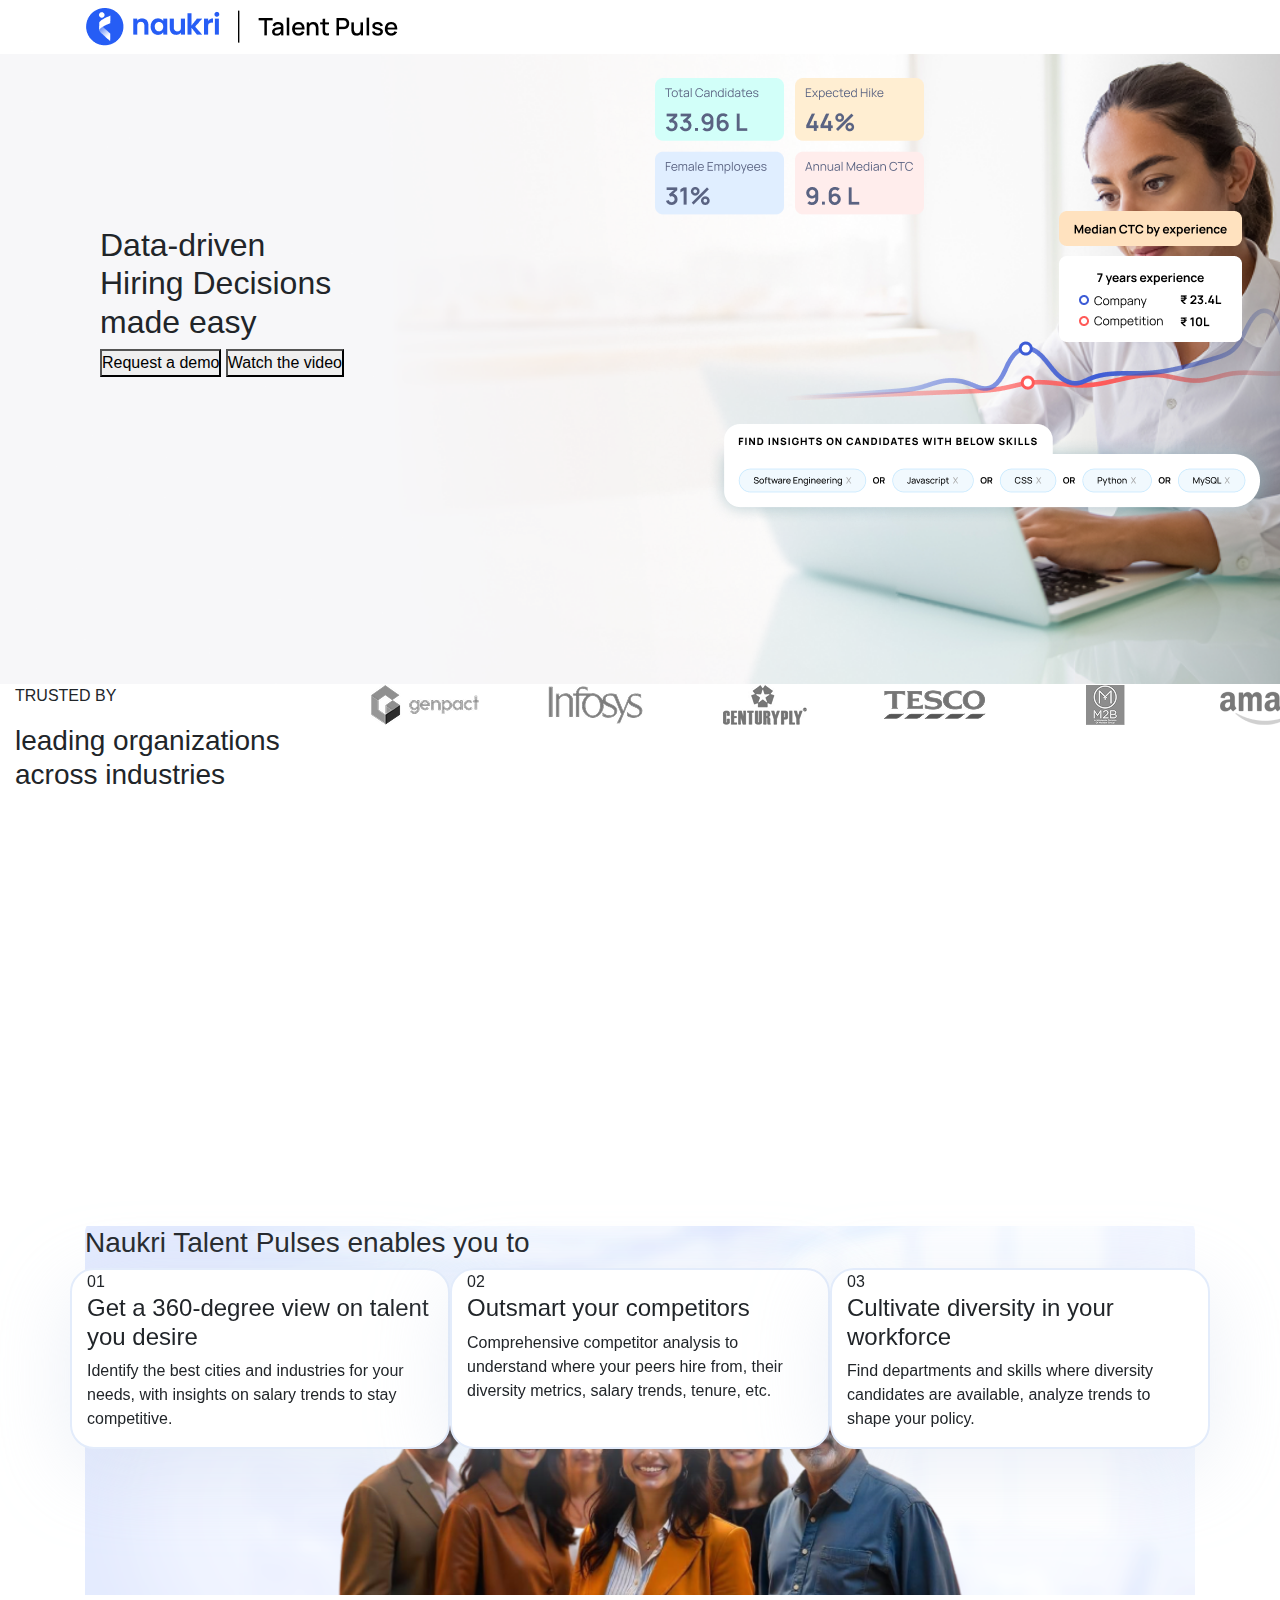
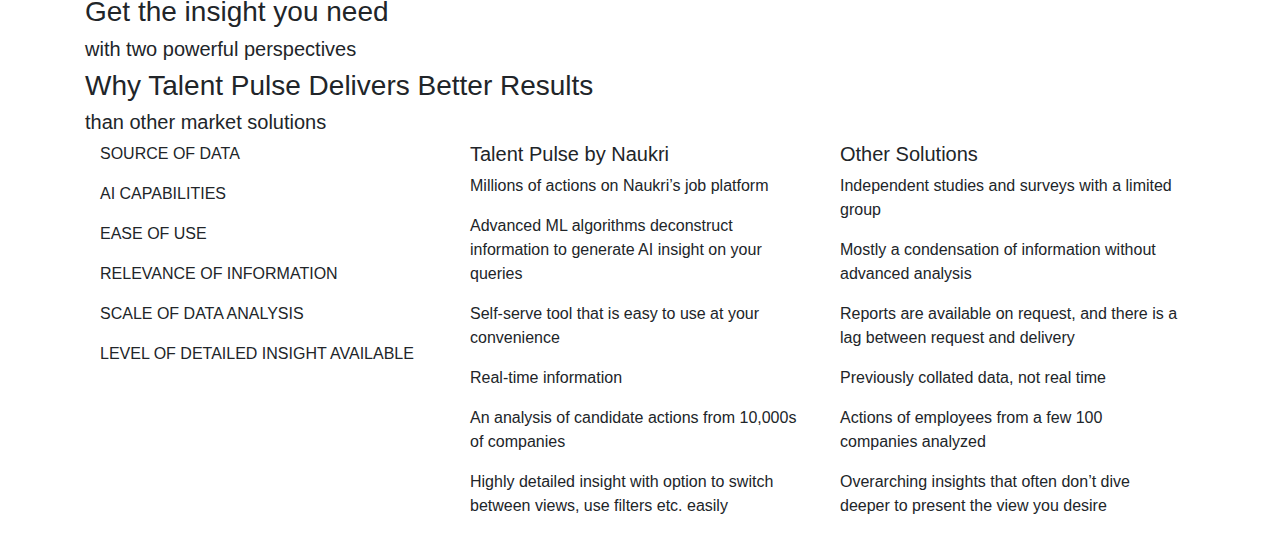
==== index.html @ a3e7b1d3 "first commit" ====
<!DOCTYPE html>
<html lang="en">

<head>
    <meta charset="UTF-8">
    <meta name="viewport" content="width=device-width, initial-scale=1.0">
    <title>Talent Plus: Recruiter Landing Page</title>
    <link rel="stylesheet" href="assets/style.css">

    <link rel="stylesheet" href="https://cdn.jsdelivr.net/npm/bootstrap@4.3.1/dist/css/bootstrap.min.css"
        integrity="sha384-ggOyR0iXCbMQv3Xipma34MD+dH/1fQ784/j6cY/iJTQUOhcWr7x9JvoRxT2MZw1T" crossorigin="anonymous">
</head>

<body>
    <nav class="navbar">
        <div class="container">
            <div class="site-logo"><img src="assets/images/naukri-talent-plus-logo.png"
                    alt="naukri-talent-plus-logo.png" /></div>
        </div>
    </nav>

    <header class="main-header">
        <div class="container">
            <div class="native-row">
                <div class="col-md-6 col-xs-12">
                    <h2>Data-driven<br>
                        Hiring Decisions<br>
                        made easy
                    </h2>
                    <div class="button-row">
                        <button class="request-demo">Request a demo</button>
                        <button class="watch-video">Watch the video</button>
                    </div>
                </div>
                <div class="col-md-6 col-xs-12">
                    <img src="assets/images/header-image-stats.png" alt="header-image-stats.png">
                </div>
            </div>
        </div>
    </header>

    <div class="clients-carousel">
        <div class="container">
            <div class="carousel-title">
                <p>TRUSTED BY</p>
                <h3>leading organizations<br>
                across industries</h3>
            </div>
        </div>
        <div class="carousel-slider">
            <img src="assets/images/carousel-slide.png" alt="carousel-slide.png">
        </div>
    </div>

    <div class="product-video">
        <div class="container">
            <iframe width="100%" height="420px" src="https://www.youtube.com/embed/JbVbzPB6-rw?si=tS0EfzNL7usUaJMw" title="YouTube video player" frameborder="0" allow="accelerometer; autoplay; clipboard-write; encrypted-media; gyroscope; picture-in-picture; web-share" referrerpolicy="strict-origin-when-cross-origin" allowfullscreen></iframe>
        </div>
    </div>

    <div class="product-features">
        <div class="container">
            <div class="wrapper">
                <div class="section-title">
                    <h3>Naukri Talent Pulses <span> enables you to</span></h3>
                </div>
                <div class="row">
                    <div class="col-md-4 feature-card">
                        <div class="feature-tag">01</div>
                        <div class="feature-content">
                            <h4>Get a 360-degree view on talent you desire</h4>
                            <p>Identify the best cities and industries for your needs, with insights on salary trends to stay competitive.</p>
                        </div>
                    </div>
                    <div class="col-md-4 feature-card">
                        <div class="feature-tag">02</div>
                        <div class="feature-content">
                            <h4>Outsmart your competitors</h4>
                            <p>Comprehensive competitor analysis to understand where your peers hire from, their diversity metrics, salary trends, tenure, etc.</p>
                        </div>
                    </div>
                    <div class="col-md-4 feature-card">
                        <div class="feature-tag">03</div>
                        <div class="feature-content">
                            <h4>Cultivate diversity in your workforce</h4>
                            <p>Find departments and skills where diversity candidates are available, analyze trends to shape your policy.</p>
                        </div>
                    </div>
                </div>
            </div>
        </div>
    </div>

    <div class="product -insights">
        <div class="container">
            <div class="section-title">
                <h3>Get the insight you need</h3>
                <h5>with two powerful perspectives</h5>
            </div>
            <div class="tab-switch">
                <!-- Switch Content -->
            </div>
        </div>
    </div>

    <div class="product-benefits">
        <div class="container">
            <div class="section-title">
                <h3>Why Talent Pulse Delivers Better Results</h3>
                <h5>than other market solutions</h5>
            </div>
            <div class="benefits-content">
                <div class="col-md-4">
                    <div class="table-title">

                    </div>
                    <div class="table-content">
                        <p>SOURCE OF DATA</p>
                    </div>
                    <div class="table-content">
                        <p>AI CAPABILITIES</p>
                    </div>
                    <div class="table-content">
                        <p>EASE OF USE</p>
                    </div>
                    <div class="table-content">
                        <p>RELEVANCE OF INFORMATION</p>
                    </div>
                    <div class="table-content">
                        <p>SCALE OF DATA ANALYSIS</p>
                    </div>
                    <div class="table-content">
                        <p>LEVEL OF DETAILED INSIGHT AVAILABLE</p>
                    </div>
                </div>

                <div class="col-md-4">
                    <div class="table-title">
                        <h5>Talent Pulse by Naukri</h5>
                    </div>
                    <div class="table-content">
                        <p>Millions of actions on Naukri’s job platform</p>
                    </div>
                    <div class="table-content">
                        <p>Advanced ML algorithms deconstruct information
                            to generate AI insight on your queries</p>
                    </div>
                    <div class="table-content">
                        <p>Self-serve tool that is easy to use
                            at your convenience</p>
                    </div>
                    <div class="table-content">
                        <p>Real-time information</p>
                    </div>
                    <div class="table-content">
                        <p>An analysis of candidate actions from
                            10,000s of companies</p>
                    </div>
                    <div class="table-content">
                        <p>Highly detailed insight with option to switch
                            between views, use filters etc. easily</p>
                    </div>
                </div>

                <div class="col-md-4">
                    <div class="table-title">
                        <h5>Other Solutions</h5>
                    </div>
                    <div class="table-content">
                        <p>Independent studies and surveys
                            with a limited group</p>
                    </div>
                    <div class="table-content">
                        <p>Mostly a condensation of information
                            without advanced analysis</p>
                    </div>
                    <div class="table-content">
                        <p>Reports are available on request, and
                            there is a lag between request and delivery</p>
                    </div>
                    <div class="table-content">
                        <p>Previously collated data, not real time</p>
                    </div>
                    <div class="table-content">
                        <p>Actions of employees from a few
                            100 companies analyzed</p>
                    </div>
                    <div class="table-content">
                        <p>Overarching insights that often don’t
                            dive deeper to present the view you desire</p>
                    </div>
                </div>

            </div>
        </div>
    </div>

    <!-- scripts -->
    <script src="https://code.jquery.com/jquery-3.3.1.slim.min.js"
        integrity="sha384-q8i/X+965DzO0rT7abK41JStQIAqVgRVzpbzo5smXKp4YfRvH+8abtTE1Pi6jizo"
        crossorigin="anonymous"></script>
    <script src="https://cdn.jsdelivr.net/npm/popper.js@1.14.7/dist/umd/popper.min.js"
        integrity="sha384-UO2eT0CpHqdSJQ6hJty5KVphtPhzWj9WO1clHTMGa3JDZwrnQq4sF86dIHNDz0W1"
        crossorigin="anonymous"></script>
    <script src="https://cdn.jsdelivr.net/npm/bootstrap@4.3.1/dist/js/bootstrap.min.js"
        integrity="sha384-JjSmVgyd0p3pXB1rRibZUAYoIIy6OrQ6VrjIEaFf/nJGzIxFDsf4x0xIM+B07jRM"
        crossorigin="anonymous"></script>
    <script src="assets/script.js"></script>
</body>

</html>
---- assets/style.css ----
@import url('https://fonts.googleapis.com/css2?family=Manrope:wght@200..800&display=swap');

* {
    margin: 0;
    padding: 0;
    box-sizing: border-box;
}

body {
    /* height: 100dvh; */
    width: 100vw;
    /* overflow: hidden; */
}

nav {
    padding: 24px 0px;
}

p {
    font-size: 16px;
}

h5 {
    font-size: 24px;
}

.main-header {
    width: 100%;
    height: 70dvh;
    background-image: url('images/header-background.png');
    background-size: cover;
    background-position: center;
    background-repeat: no-repeat;
}

.native-row {
    width: 100%;
    padding: 24px 0px;
    display: flex;
    align-items: center;
}

.clients-carousel {
    display: flex;
    flex-direction: row;
}

.product-features .wrapper {
    height: 369px;
    background-image: url('images/features-banner.png');
    background-size: cover;
    background-position: center;
    background-repeat: no-repeat;
}

.feature-card {
    background-color: #FFFFFF;
    border-radius: 24px;
    border: 2px solid #E3ECFB;
    box-shadow: 0px 20px 80px 0px #CFDAEC66;
}

.benefits-content {
    display: flex;
}
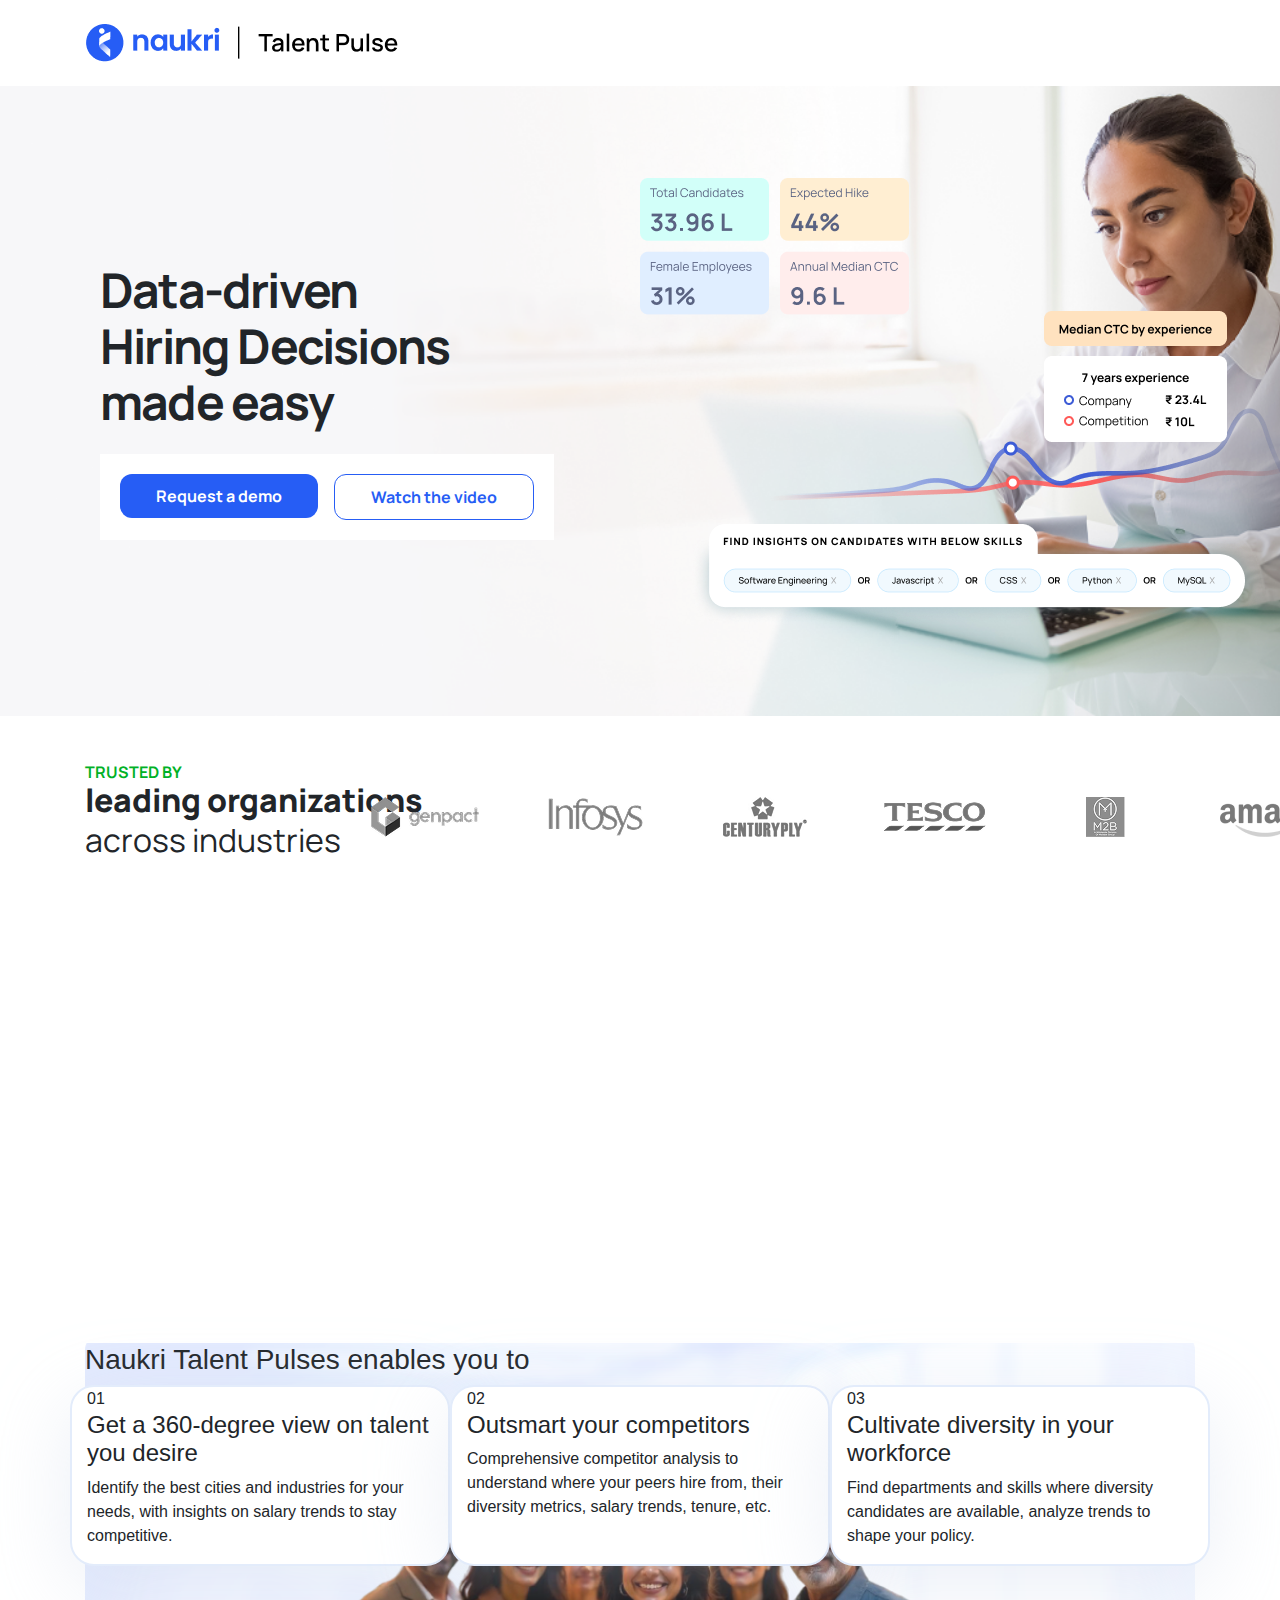
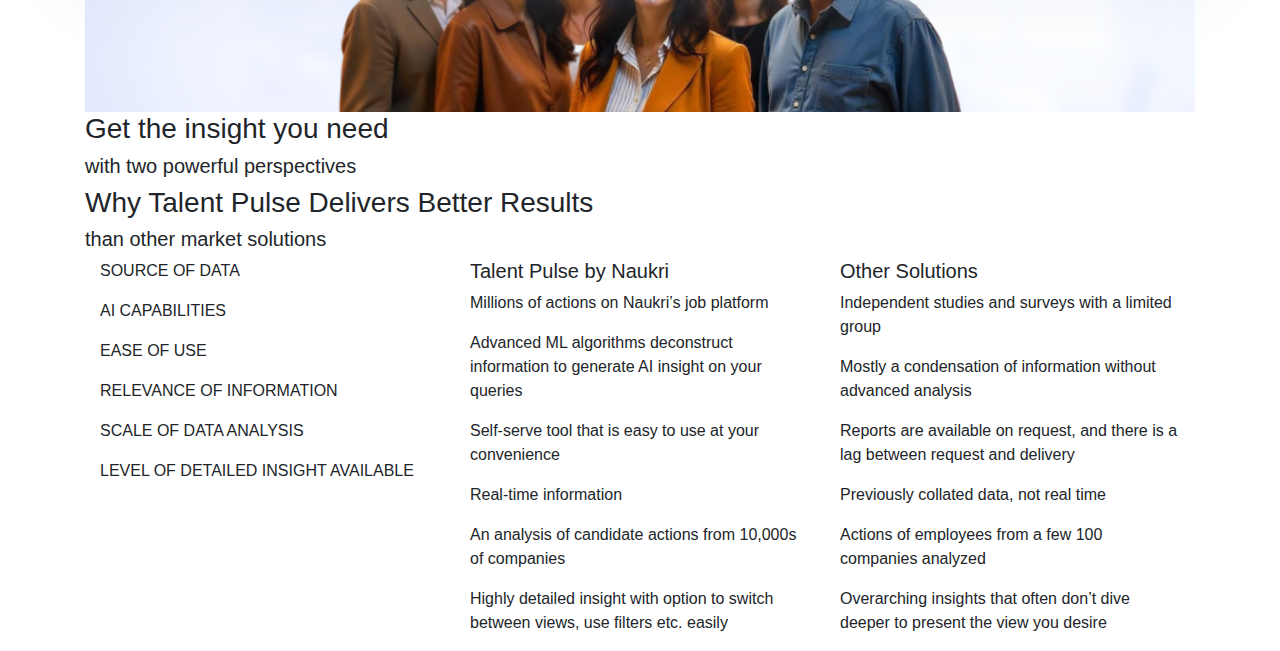
==== commit 7ea755bb: "styling css" ====
--- a/index.html
+++ b/index.html
@@ -12,7 +12,7 @@
 </head>
 
 <body>
-    <nav class="navbar">
+    <nav class="navbar-native">
         <div class="container">
             <div class="site-logo"><img src="assets/images/naukri-talent-plus-logo.png"
                     alt="naukri-talent-plus-logo.png" /></div>
@@ -23,16 +23,18 @@
         <div class="container">
             <div class="native-row">
                 <div class="col-md-6 col-xs-12">
-                    <h2>Data-driven<br>
-                        Hiring Decisions<br>
-                        made easy
-                    </h2>
-                    <div class="button-row">
-                        <button class="request-demo">Request a demo</button>
-                        <button class="watch-video">Watch the video</button>
-                    </div>
-                </div>
-                <div class="col-md-6 col-xs-12">
+                    <div class="text-content">
+                        <h2>Data-driven<br>
+                            Hiring Decisions<br>
+                            made easy
+                        </h2>
+                        <div class="button-row">
+                            <a href="#"><button class="request-demo">Request a demo</button></a>
+                            <a href="#"><button class="watch-video">Watch the video</button></a>
+                        </div>
+                    </div>
+                </div>
+                <div class="header-image">
                     <img src="assets/images/header-image-stats.png" alt="header-image-stats.png">
                 </div>
             </div>
@@ -41,11 +43,11 @@
 
     <div class="clients-carousel">
         <div class="container">
-            <div class="carousel-title">
-                <p>TRUSTED BY</p>
-                <h3>leading organizations<br>
-                across industries</h3>
-            </div>
+                <div class="carousel-title">
+                    <p>TRUSTED BY</p>
+                    <h3>leading organizations<br>
+                    <span>across industries</span></h3>
+                </div>
         </div>
         <div class="carousel-slider">
             <img src="assets/images/carousel-slide.png" alt="carousel-slide.png">
--- a/assets/style.css
+++ b/assets/style.css
@@ -12,10 +12,6 @@
     /* overflow: hidden; */
 }
 
-nav {
-    padding: 24px 0px;
-}
-
 p {
     font-size: 16px;
 }
@@ -24,7 +20,13 @@
     font-size: 24px;
 }
 
+.navbar-native {
+    padding: 24px 0px;
+}
+
 .main-header {
+    display: flex;
+    align-items: center;
     width: 100%;
     height: 70dvh;
     background-image: url('images/header-background.png');
@@ -35,14 +37,104 @@
 
 .native-row {
     width: 100%;
-    padding: 24px 0px;
     display: flex;
     align-items: center;
 }
 
+.native-row .text-content {
+    display: flex;
+    flex-direction: column;
+    width: max-content;
+    gap: 24px;
+}
+
+.main-header .native-row .button-row {
+    background: rgba(255, 255, 255, 1);
+    padding: 20px;
+    gap: 16px;
+    display: flex;
+    width: max-content;
+}
+
+.main-header .native-row h2 {
+    margin: 0px;
+    font-family: Manrope;
+    font-weight: 700;
+    font-size: 48px;
+    line-height: 56px;
+    letter-spacing: -1.8px;
+    vertical-align: middle;
+}
+
+.main-header .button-row button {
+    padding: 12px 36px;
+    font-family: Manrope;
+    font-weight: 700;
+    font-size: 16px;
+    line-height: 20px;
+    letter-spacing: 0%;
+    text-align: center;
+    vertical-align: middle;
+    border-radius: 12px;
+}
+
+.main-header .request-demo {
+    border: none;
+    color: #fff;
+    background: rgba(38, 93, 245, 1);
+}
+
+.main-header .watch-video {
+    color: rgba(38, 93, 245, 1);
+    background: #fff;
+    border: 1px solid rgba(38, 93, 245, 1)
+}
+
 .clients-carousel {
+    margin: 48px 0px;
+    position: relative;
     display: flex;
     flex-direction: row;
+}
+
+.carousel-title {
+    width: max-content;
+}
+
+.carousel-title p {
+    margin: 0px;
+    font-family: Manrope;
+    font-weight: 700;
+    font-size: 16px;
+    line-height: 100%;
+    letter-spacing: 10%;
+    text-align: left;
+    text-transform: uppercase;
+    color: rgba(0, 177, 38, 1);
+}
+
+.carousel-title h3 {
+    font-family: Manrope;
+    font-weight: 800;
+    font-size: 32px;
+    line-height: 40px;
+    letter-spacing: 0%;
+}
+
+.carousel-title h3 span {
+    font-family: Manrope;
+    font-weight: 400;
+    font-size: 32px;
+    line-height: 40px;
+    letter-spacing: 0%;
+}
+
+.carousel-slider {
+    position: absolute;
+    right: 0px;
+    display: flex;
+    align-items: center;
+    height: 100%;
 }
 
 .product-features .wrapper {
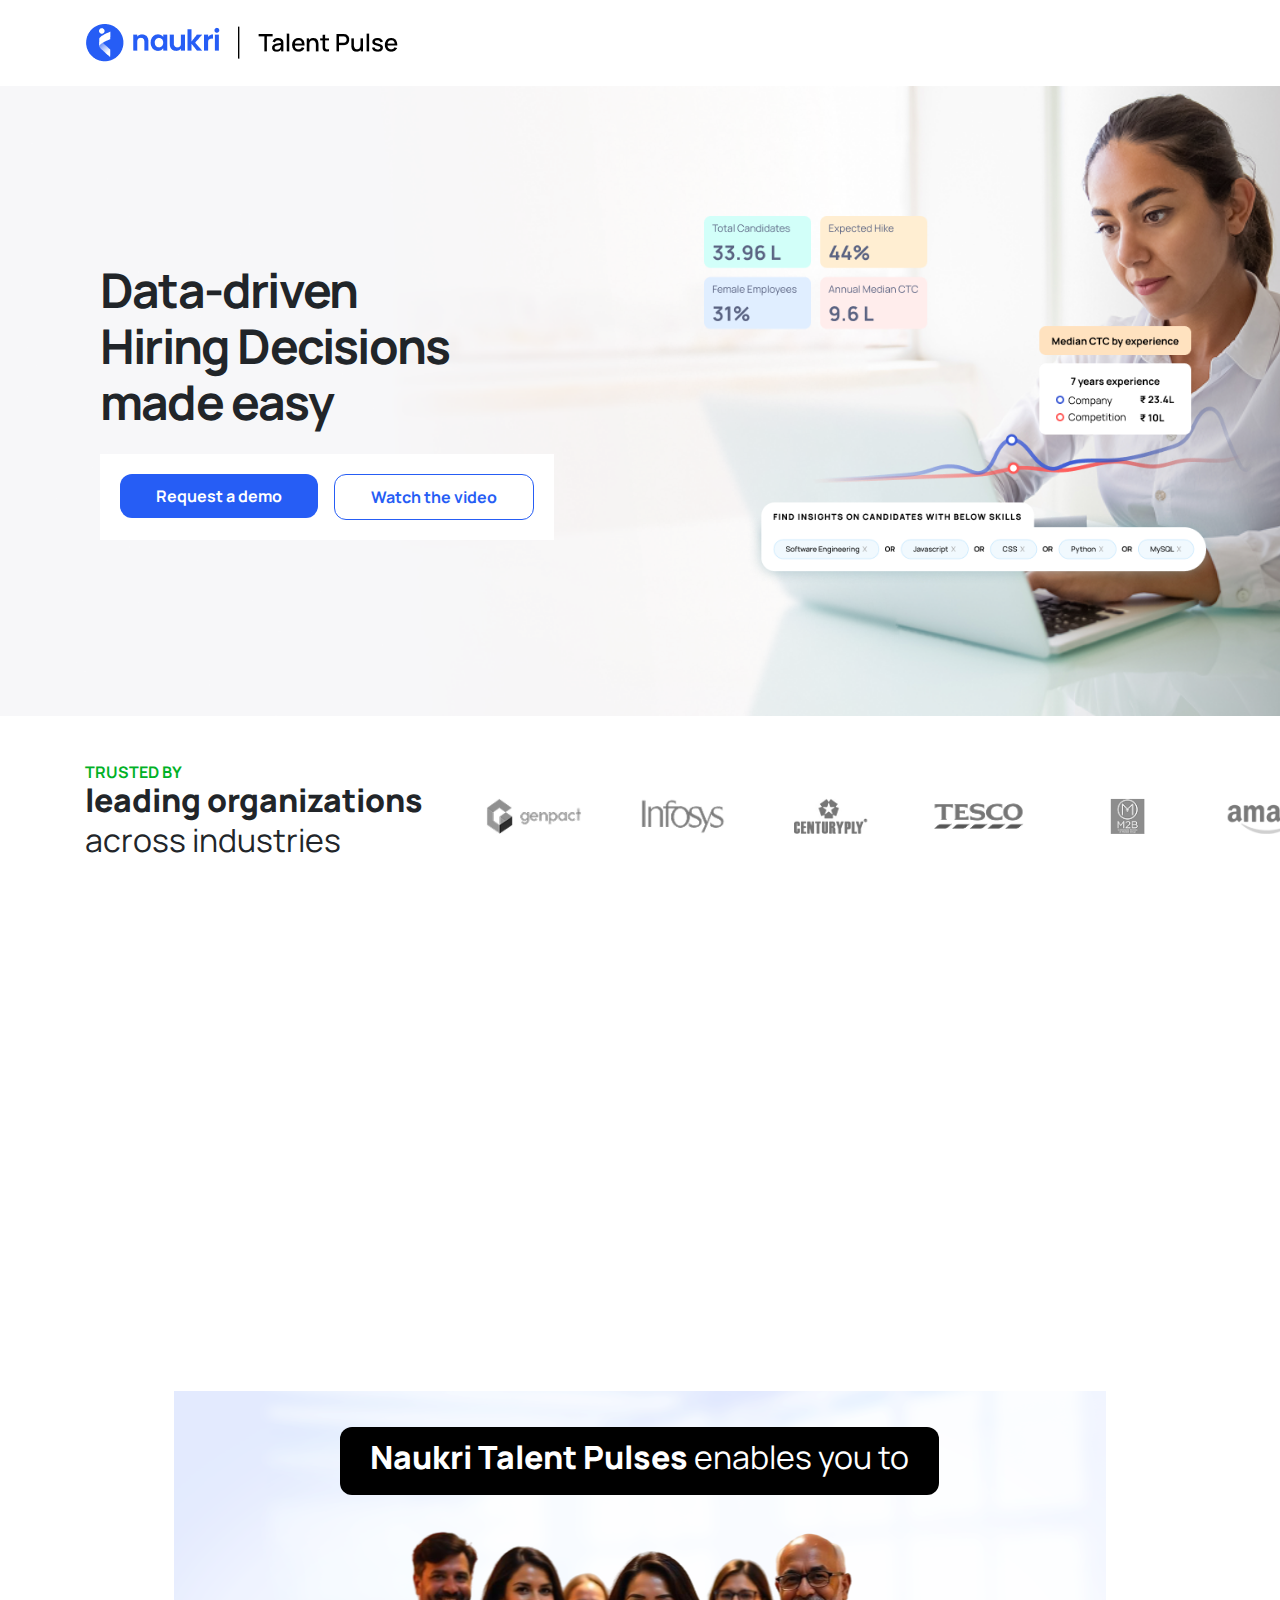
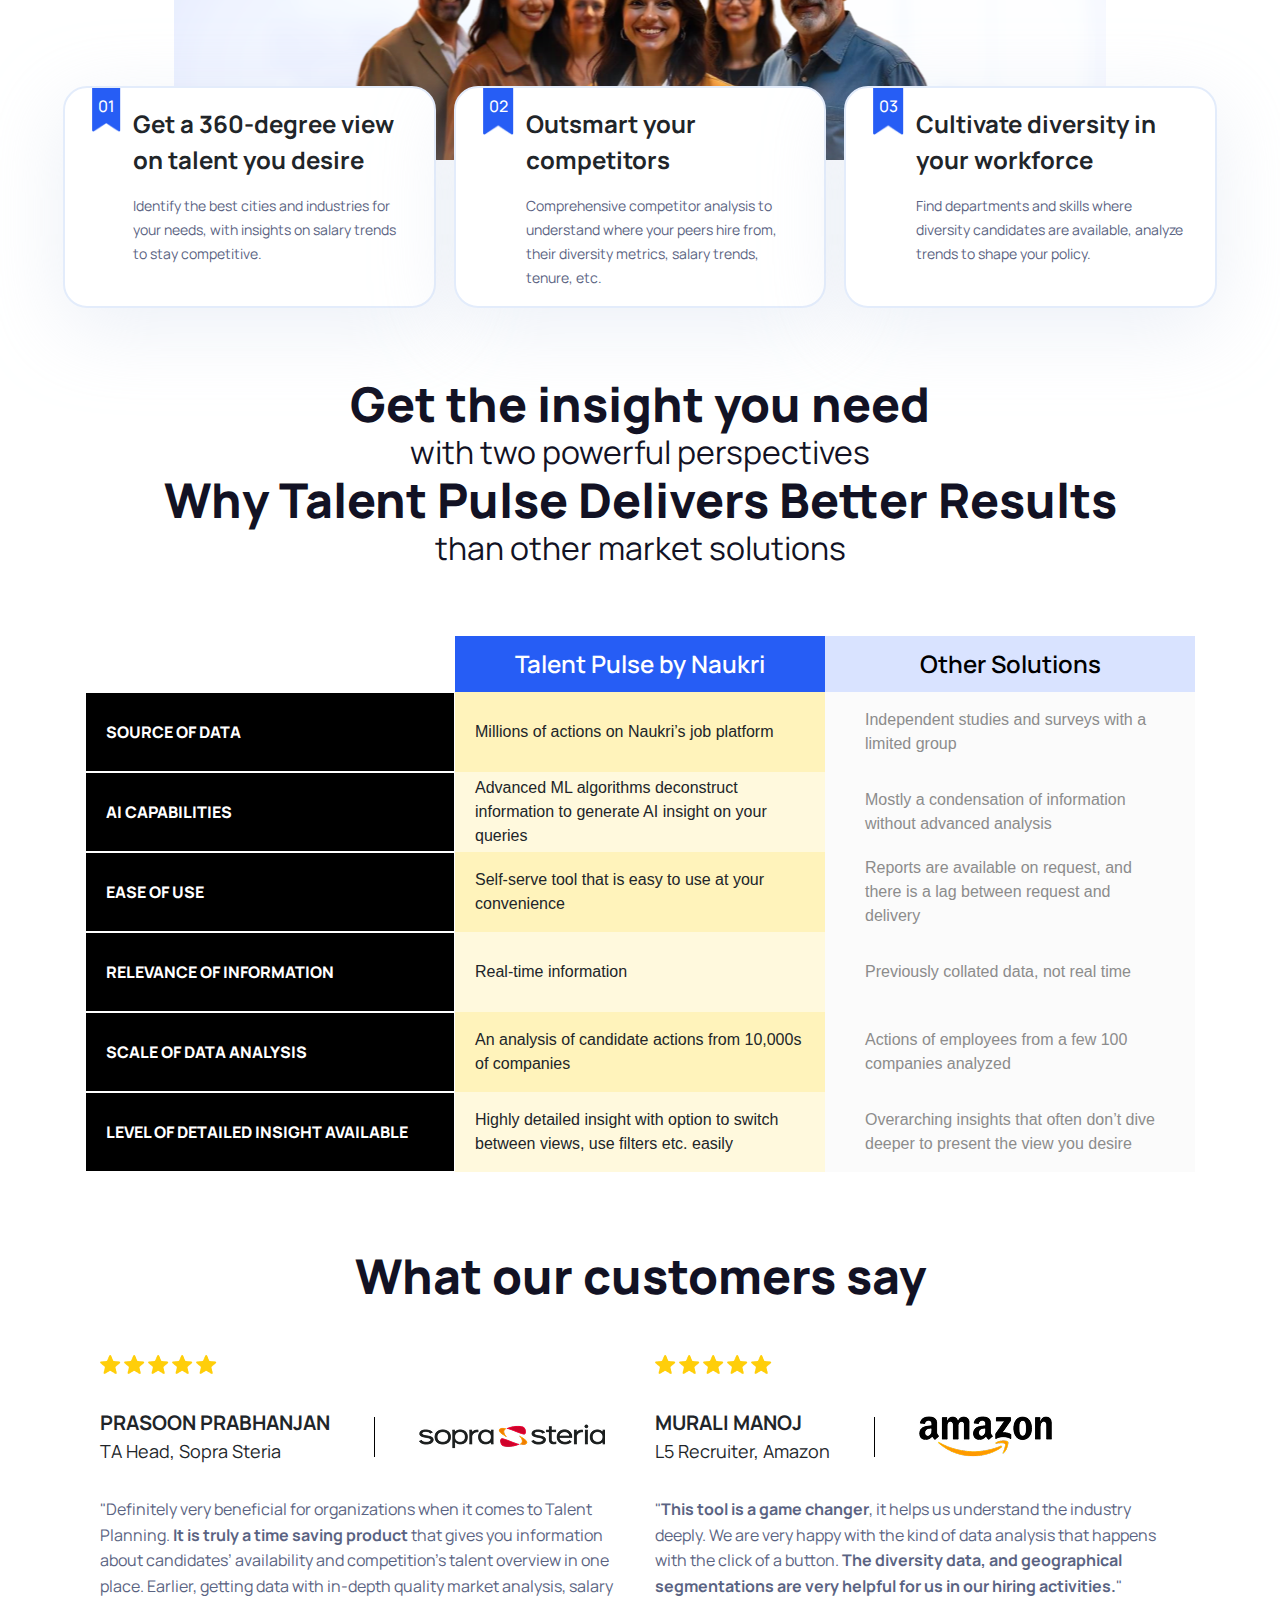
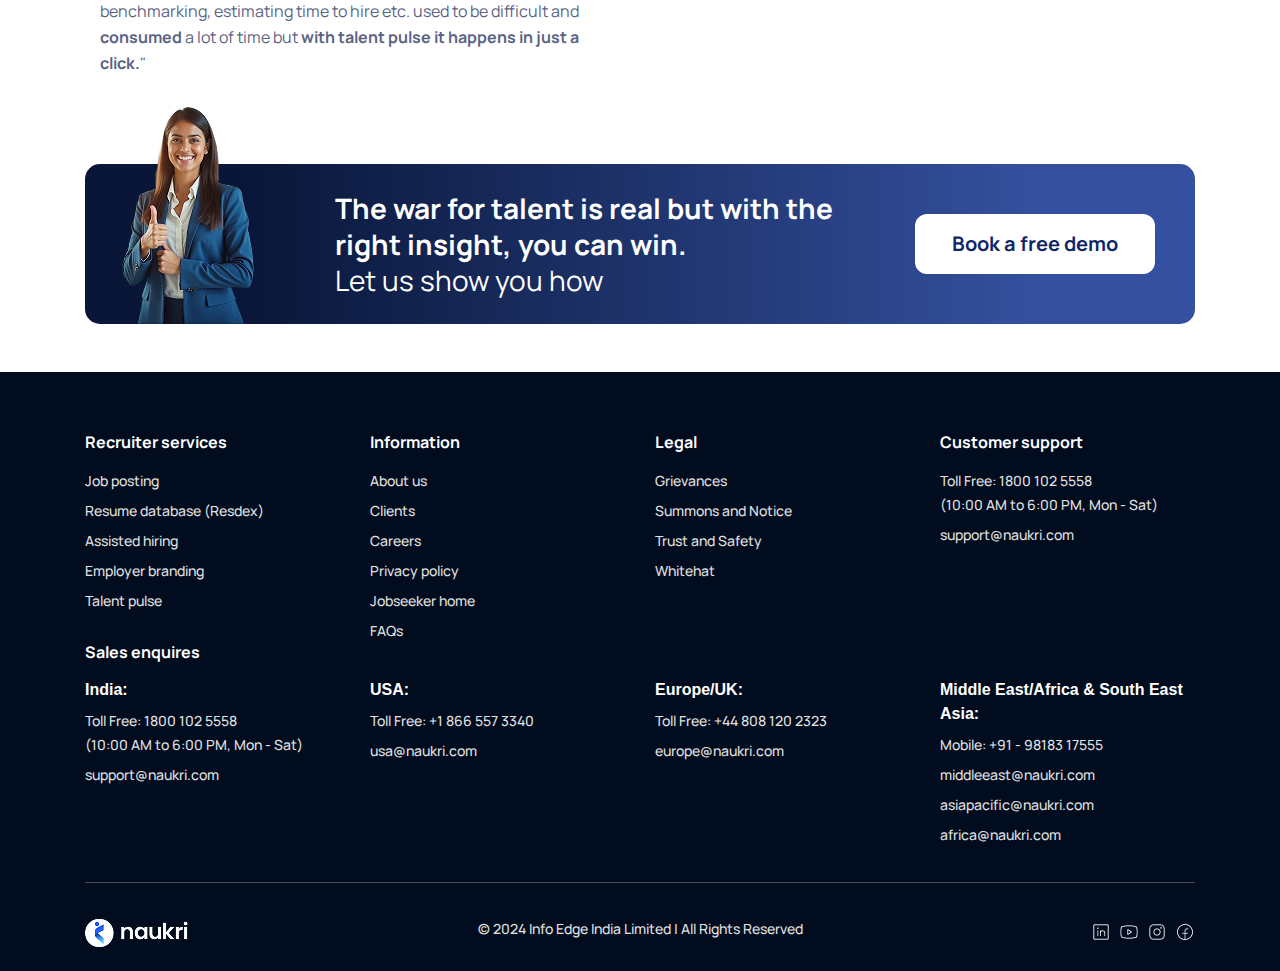
==== commit 6c7d9908: "desktop view reading" ====
--- a/index.html
+++ b/index.html
@@ -66,7 +66,7 @@
                 <div class="section-title">
                     <h3>Naukri Talent Pulses <span> enables you to</span></h3>
                 </div>
-                <div class="row">
+                <div class="feature-row">
                     <div class="col-md-4 feature-card">
                         <div class="feature-tag">01</div>
                         <div class="feature-content">
@@ -93,7 +93,7 @@
         </div>
     </div>
 
-    <div class="product -insights">
+    <div class="product-insights">
         <div class="container">
             <div class="section-title">
                 <h3>Get the insight you need</h3>
@@ -112,59 +112,59 @@
                 <h5>than other market solutions</h5>
             </div>
             <div class="benefits-content">
-                <div class="col-md-4">
-                    <div class="table-title">
-
-                    </div>
-                    <div class="table-content">
-                        <p>SOURCE OF DATA</p>
-                    </div>
-                    <div class="table-content">
-                        <p>AI CAPABILITIES</p>
-                    </div>
-                    <div class="table-content">
-                        <p>EASE OF USE</p>
-                    </div>
-                    <div class="table-content">
-                        <p>RELEVANCE OF INFORMATION</p>
-                    </div>
-                    <div class="table-content">
-                        <p>SCALE OF DATA ANALYSIS</p>
-                    </div>
-                    <div class="table-content">
-                        <p>LEVEL OF DETAILED INSIGHT AVAILABLE</p>
-                    </div>
-                </div>
-
-                <div class="col-md-4">
+                <div class="col-md-4 headings">
                     <div class="table-title">
                         <h5>Talent Pulse by Naukri</h5>
                     </div>
                     <div class="table-content">
+                        <p>SOURCE OF DATA</p>
+                    </div>
+                    <div class="table-content">
+                        <p>AI CAPABILITIES</p>
+                    </div>
+                    <div class="table-content">
+                        <p>EASE OF USE</p>
+                    </div>
+                    <div class="table-content">
+                        <p>RELEVANCE OF INFORMATION</p>
+                    </div>
+                    <div class="table-content">
+                        <p>SCALE OF DATA ANALYSIS</p>
+                    </div>
+                    <div class="table-content">
+                        <p>LEVEL OF DETAILED INSIGHT AVAILABLE</p>
+                    </div>
+                </div>
+
+                <div class="col-md-4 talent-plus">
+                    <div class="table-title">
+                        <h5>Talent Pulse by Naukri</h5>
+                    </div>
+                    <div class="table-content" style="background: #FFE05666;">
                         <p>Millions of actions on Naukri’s job platform</p>
                     </div>
-                    <div class="table-content">
+                    <div class="table-content" style="background: #FFE05633;">
                         <p>Advanced ML algorithms deconstruct information
                             to generate AI insight on your queries</p>
                     </div>
-                    <div class="table-content">
+                    <div class="table-content" style="background: #FFE05666;">
                         <p>Self-serve tool that is easy to use
                             at your convenience</p>
                     </div>
-                    <div class="table-content">
+                    <div class="table-content" style="background: #FFE05633;">
                         <p>Real-time information</p>
                     </div>
-                    <div class="table-content">
+                    <div class="table-content" style="background: #FFE05666;">
                         <p>An analysis of candidate actions from
                             10,000s of companies</p>
                     </div>
-                    <div class="table-content">
+                    <div class="table-content" style="background: #FFE05633;">
                         <p>Highly detailed insight with option to switch
                             between views, use filters etc. easily</p>
                     </div>
                 </div>
 
-                <div class="col-md-4">
+                <div class="col-md-4 other-solution">
                     <div class="table-title">
                         <h5>Other Solutions</h5>
                     </div>
@@ -196,6 +196,172 @@
             </div>
         </div>
     </div>
+
+    <div class="product-testimonials">
+        <div class="container">
+            <div class="section-title">
+                <h3>What our customers say</h3>
+            </div>
+            <div class="testimonials-content">
+                <div class="col-md-6">
+                    <div class="left">
+                        <div class="rating">
+                            <img src="assets/images/stars.png" alt="stars.png">
+                        </div>
+                        <div class="client-details">
+                            <div class="client-name">
+                                <h5>PRASOON PRABHANJAN</h5>
+                                <h6>TA Head, Sopra Steria</h6>
+                            </div>
+                            <span class="divider"></span>
+                            <div class="client-logo"><img src="/assets/images/sopra-steria-logo.png" alt="sopra-steria-logo.png"></div>
+                        </div>    
+                        <div class="testimonials-body">
+                            <p>"Definitely very beneficial for organizations when it comes to Talent Planning.<span> It is truly a time saving product </span>that gives you information about candidates’ availability and competition’s talent overview in one place. Earlier, getting data with in-depth quality market analysis, salary benchmarking, estimating time to hire etc. used to be difficult and <span>consumed</span> a lot of time but <span>with talent pulse it happens in just a click.</span>"</p>
+                        </div>                    
+                    </div>
+                </div>
+
+                <div class="col-md-6">
+                    <div class="right">
+                        <div class="rating">
+                            <img src="assets/images/stars.png" alt="stars.png">
+                        </div>
+                        <div class="client-details">
+                            <div class="client-name">
+                                <h5>MURALI MANOJ</h5>
+                                <h6>L5 Recruiter, Amazon</h6>
+                            </div>
+                            <span class="divider"></span>
+                            <div class="client-logo"><img src="/assets/images/amazon-logo.png" alt="amazon-logo.png"></div>
+                        </div>    
+                        <div class="testimonials-body">
+                            <p>"<span>This tool is a game changer</span>, it helps us understand the industry deeply. We are very happy with the kind of data analysis that happens with the click of a button. <span>The diversity data, and geographical segmentations are very helpful for us in our hiring activities.</span>"</p>
+                        </div>                    
+                    </div>
+                </div>
+
+            </div>
+        </div>
+    </div>
+
+    <div class="call-to-action-banner">
+        <div class="container">
+            <div class="banner-bg">
+                <div class="banner-girl">
+                    <img src="assets/images/banner-girl.png" alt="banner-girl.png">
+                </div>
+                <div class="banner-wrapper">
+                    <div class="banner-head">
+                        <h5>The war for talent is real but with
+                            the right insight, you can win.<br>
+                            <span>Let us show you how</span></h5>
+                    </div>
+                    <div class="banner-btn">
+                        <a href="#">
+                            <button>Book a free demo</button>
+                        </a>
+                    </div>
+                </div>
+            </div>
+        </div>
+    </div>
+
+    <footer class="footer">
+        <div class="container">
+            <div class="row">
+                <div class="col-md-3">
+                    <h6>Recruiter services</h6>
+                    <ul>
+                        <li><a href="#">Job posting</a></li>
+                        <li><a href="#">Resume database (Resdex)</a></li>
+                        <li><a href="#">Assisted hiring</a></li>
+                        <li><a href="#">Employer branding</a></li>
+                        <li><a href="#">Talent pulse</a></li>
+                    </ul>
+                </div>
+                <div class="col-md-3">
+                    <h6>Information</h6>
+                    <ul>
+                        <li><a href="#">About us</a></li>
+                        <li><a href="#">Clients</a></li>
+                        <li><a href="#">Careers</a></li>
+                        <li><a href="#">Privacy policy</a></li>
+                        <li><a href="#">Jobseeker home</a></li>
+                        <li><a href="#">FAQs</a></li>
+                    </ul>
+                </div>
+                <div class="col-md-3">
+                    <h6>Legal</h6>
+                    <ul>
+                        <li><a href="#">Grievances</a></li>
+                        <li><a href="#">Summons and Notice</a></li>
+                        <li><a href="#">Trust and Safety</a></li>
+                        <li><a href="#">Whitehat</a></li>
+                    </ul>
+                </div>
+                <div class="col-md-3">
+                    <h6>Customer support</h6>
+                    <ul>
+                        <li><a href="tel:18001025558">Toll Free: 1800 102 5558 <br>(10:00 AM to 6:00 PM, Mon - Sat)</a></li>
+                        <li><a href="mailto:support@naukri.com">support@naukri.com</a></li>
+                    </ul>
+                </div>
+            </div>
+            <div class="row">
+                <div class="col-md-12"><h6>Sales enquires</h6></div>
+            </div>
+            <div class="row">
+                <div class="col-md-3">
+                    <ul>
+                        <li class="li-head">India:</li>
+                        <li><a href="tel:18001025558">Toll Free: 1800 102 5558 <br>(10:00 AM to 6:00 PM, Mon - Sat)</a></li>
+                        <li><a href="mailto:support@naukri.com">support@naukri.com</a></li>
+                    </ul>
+                </div>
+                <div class="col-md-3">
+                    <ul>
+                        <li class="li-head">USA:</li>
+                        <li><a href="tel:+18665573340">Toll Free: +1 866 557 3340</a></li>
+                        <li><a href="mailto:usa@naukri.com">usa@naukri.com</a></li>
+                    </ul>
+                </div>
+                <div class="col-md-3">
+                    <ul>
+                        <li class="li-head">Europe/UK:</li>
+                        <li><a href="tel:+448081202323">Toll Free: +44 808 120 2323</a></li>
+                        <li><a href="mailto:europe@naukri.com">europe@naukri.com</a></li>
+                    </ul>
+                </div>
+                <div class="col-md-3">
+                    <ul>
+                        <li class="li-head">Middle East/Africa & South East Asia:</li>
+                        <li><a href="tel:+919818317555">Mobile: +91 - 98183 17555</a></li>
+                        <li><a href="mailto:middleeast@naukri.com">middleeast@naukri.com</a></li>
+                        <li><a href="mailto:asiapacific@naukri.com">asiapacific@naukri.com</a></li>
+                        <li><a href="mailto:africa@naukri.com">africa@naukri.com</a></li>
+                    </ul>
+                </div>
+            </div>
+            <hr>
+            <div class="row">
+                <div class="col-md-2">
+                    <img src="assets/images/footer-site-logo.png" alt="footer-site-logo.png">
+                </div>
+                <div class="col-md-8">
+                    <p class="copyright">© 2024 Info Edge India Limited | All Rights Reserved</p>
+                </div>
+                <div class="col-md-2 social-links-div">
+                    <div class="social-links">
+                        <a href="#"><img src="assets/images/footer-linkedin.png" alt="footer-linkedin.png"></a>
+                        <a href="#"><img src="assets/images/footer-youtube.png" alt="footer-youtube.png"></a>
+                        <a href="#"><img src="assets/images/footer-instagram.png" alt="footer-instagram.png"></a>
+                        <a href="#"><img src="assets/images/footer-facebook.png" alt="footer-facebook.png"></a>
+                    </div>
+                </div>
+            </div>
+        </div>
+    </footer>
 
     <!-- scripts -->
     <script src="https://code.jquery.com/jquery-3.3.1.slim.min.js"
--- a/assets/style.css
+++ b/assets/style.css
@@ -6,12 +6,6 @@
     box-sizing: border-box;
 }
 
-body {
-    /* height: 100dvh; */
-    width: 100vw;
-    /* overflow: hidden; */
-}
-
 p {
     font-size: 16px;
 }
@@ -24,10 +18,14 @@
     padding: 24px 0px;
 }
 
+.section-title {
+    color: #121224;
+}
+
 .main-header {
-    display: flex;
-    align-items: center;
-    width: 100%;
+    position: relative;
+    display: flex;
+    align-items: center;
     height: 70dvh;
     background-image: url('images/header-background.png');
     background-size: cover;
@@ -36,7 +34,6 @@
 }
 
 .native-row {
-    width: 100%;
     display: flex;
     align-items: center;
 }
@@ -88,6 +85,22 @@
     color: rgba(38, 93, 245, 1);
     background: #fff;
     border: 1px solid rgba(38, 93, 245, 1)
+}
+
+.main-header .header-image {
+    position: absolute;
+    width: 45%;
+    top: 0px;
+    /* background: red; */
+    right: 0px;
+    bottom: 0px;
+    margin: auto;
+    display: flex;
+    align-items: center;
+}
+
+.main-header .header-image img {
+    width: 100%;
 }
 
 .clients-carousel {
@@ -130,6 +143,7 @@
 }
 
 .carousel-slider {
+    width: 62%;
     position: absolute;
     right: 0px;
     display: flex;
@@ -137,21 +151,500 @@
     height: 100%;
 }
 
+.carousel-slider img {
+    width: 100%;
+}
+
+.product-features {
+    margin: 48px 0px;
+}
+
 .product-features .wrapper {
+    width: 84%;
+    margin: 0px auto;
+    position: relative;
+    padding: 36px 0px;
     height: 369px;
     background-image: url('images/features-banner.png');
     background-size: cover;
     background-position: center;
     background-repeat: no-repeat;
+    display: flex;
+    flex-direction: column;
+    align-items: center;
+}
+
+.product-features .section-title {
+    width: max-content;
+    border-radius: 12px;
+    padding-top: 10px;
+    padding-right: 30px;
+    padding-bottom: 10px;
+    padding-left: 30px;
+    background-color: #000;
+}
+
+.product-features .section-title h3 {
+    font-family: Manrope;
+    font-weight: 800;
+    font-size: 32px;
+    line-height: 40px;
+    letter-spacing: 0%;
+    vertical-align: middle;
+    color: #fff;
+}
+
+.product-features .section-title h3 span {
+    font-family: Manrope;
+    font-weight: 400;
+    font-size: 32px;
+    line-height: 40px;
+    letter-spacing: 0%;
+}
+
+.feature-row {
+    width: 120%;
+    display: flex;
+    justify-content: space-between;
+    position: absolute;
+    bottom: -40%;
+    gap: 18px;
+    display: flex;
+    justify-content: center;
 }
 
 .feature-card {
+    display: flex;
+    gap: 12px;
     background-color: #FFFFFF;
     border-radius: 24px;
     border: 2px solid #E3ECFB;
     box-shadow: 0px 20px 80px 0px #CFDAEC66;
 }
 
+.feature-card .feature-tag {
+    background-image: url('images/feature-badge.png');
+    background-size: contain;
+    background-position: top;
+    background-repeat: no-repeat;
+    padding: 6px;
+    margin-left: 12px;
+    color: #fff;
+    font-family: Manrope;
+    font-weight: 500;
+    letter-spacing: 0%;
+
+}
+
+.feature-content {
+    padding-top: 18px;
+    padding-bottom: 16px;
+    margin-right: 12px;
+    display: flex;
+    flex-direction: column;
+    gap: 16px;
+}
+
+.feature-content h4 {
+    margin: 0px;
+    font-family: Manrope;
+    font-weight: 700;
+    font-size: 24px;
+    line-height: 36px;
+    letter-spacing: 0%;
+}
+
+.feature-content p {
+    margin: 0px;
+    font-family: Manrope;
+    font-weight: 400;
+    font-size: 14px;
+    line-height: 24px;
+    letter-spacing: 0%;
+    color: #5A6382;
+
+}
+
+.product-insights {
+    margin-top: 224px;
+    display: flex;
+    justify-content: center;
+}
+
+.product-insights .section-title {
+    display: flex;
+    flex-direction: column;
+    align-items: center;
+}
+
+.product-insights .section-title h3 {
+    font-family: Manrope;
+    font-weight: 800;
+    font-size: 48px;
+    line-height: 40px;
+    letter-spacing: 0%;
+    vertical-align: middle;
+}
+
+.product-insights .section-title h5 {
+    font-family: Manrope;
+    font-weight: 400;
+    font-size: 32px;
+    line-height: 40px;
+    letter-spacing: 0%;
+    text-align: center;
+    vertical-align: middle;
+}
+
 .benefits-content {
     display: flex;
+    justify-content: center;
+}
+
+.product-benefits {
+    margin-bottom: 84px;
+}
+
+.product-benefits .section-title {
+    display: flex;
+    flex-direction: column;
+    align-items: center;
+    margin-bottom: 60px;
+}
+
+.product-benefits .section-title h3 {
+    font-family: Manrope;
+    font-weight: 800;
+    font-size: 48px;
+    line-height: 40px;
+    letter-spacing: 0%;
+    vertical-align: middle;
+}
+
+.product-benefits .section-title h5 {
+    font-family: Manrope;
+    font-weight: 400;
+    font-size: 32px;
+    line-height: 40px;
+    letter-spacing: 0%;
+    text-align: center;
+    vertical-align: middle;
+}
+
+.product-benefits .headings,
+.product-benefits .talent-plus,
+.product-benefits .other-solution {
+    padding: 0px;
+}
+
+.product-benefits .headings .table-title,
+.product-benefits .talent-plus .table-title,
+.product-benefits .other-solution .table-title {
+    display: flex;
+    align-items: center;
+    justify-content: center;
+    height: 56px;
+    border-width: 1px;
+    padding: 10px;
+}
+
+.product-benefits .headings .table-title h5,
+.product-benefits .talent-plus .table-title h5,
+.product-benefits .other-solution .table-title h5{
+    margin: 0px;
+    font-family: Manrope;
+    font-weight: 600;
+    font-size: 24px;
+    line-height: 20px;
+    letter-spacing: 0%;
+    vertical-align: middle;
+    text-align: center;
+}
+
+.headings .table-content p,
+.talent-plus .table-content p,
+.other-solution .table-content p {
+    margin: 0px;
+}
+
+
+.headings .table-content,
+.talent-plus .table-content,
+.other-solution .table-content {
+    display: flex;
+    align-items: center;
+    /* width: 338; */
+    height: 80px;
+    border-width: 1px;
+    padding: 10px 20px;
+}
+
+.talent-plus .table-title {
+    background: #265DF5;
+}
+
+.talent-plus .table-title h5 {
+    color: #fff;
+}
+
+.headings .table-title {
+    background: #ffffff;
+}
+
+.headings .table-title h5 {
+    color: #fff;
+}
+
+.headings .table-content {
+    background: #000000;
+    border: 1px solid #FFFFFF
+}
+
+.headings .table-content p {
+    color: #fff;
+    margin: 0px;
+    font-family: Manrope;
+    font-weight: 800;
+    font-size: 16px;
+    line-height: 20px;
+    letter-spacing: 0%;
+    vertical-align: middle;
+}
+
+.other-solution .table-title {
+    background: #D9E3FF;
+}
+
+.other-solution .table-title h5 {
+    color: #000000;
+}
+
+.other-solution .table-content p {
+    color: #8C8C8C;
+}
+
+.other-solution .table-content {
+    background: #FBFBFB;
+    padding: 10px 40px;
+}
+
+.product-testimonials .section-title {
+    margin-bottom: 56px;
+}
+
+.product-testimonials .section-title h3{
+    font-family: Manrope;
+    font-weight: 800;
+    font-size: 48px;
+    line-height: 40px;
+    letter-spacing: 0%;
+    text-align: center;
+    vertical-align: middle;
+    color: #121224;
+}
+
+.testimonials-content {
+    display: flex;
+    justify-content: space-between;
+}
+
+.product-testimonials .left,
+.product-testimonials .right {
+    display: flex;
+    flex-direction: column;
+    gap: 32px;
+}
+
+.client-details {
+    display: flex;
+    /* background: rebeccapurple; */
+    justify-content: flex-start;
+    align-items: center;
+}
+
+.client-name h5 {
+    margin: 0px;
+    font-family: Manrope;
+    font-weight: 700;
+    font-size: 20px;
+    line-height: 150%;
+    letter-spacing: 0%;
+}
+
+.client-name h6 {
+    margin: 0px;
+    font-family: Manrope;
+    font-weight: 400;
+    font-size: 18px;
+    line-height: 150%;
+    letter-spacing: 0%;
+}
+
+.client-details .divider {
+    width: 1px;
+    height: 40px;
+    background: #000;
+    margin: 0px 44px;
+}
+
+.product-testimonials .testimonials-body p{
+    font-family: Manrope;
+    font-weight: 400;
+    font-size: 16px;
+    line-height: 160%;
+    letter-spacing: 0%;
+    color: #5A6382;
+}
+
+.product-testimonials .testimonials-body p span {
+    font-family: Manrope;
+    font-weight: 700;
+    font-size: 16px;
+    line-height: 160%;
+    letter-spacing: 0%;
+}
+
+.call-to-action-banner .banner-bg {
+    margin: 72px 0px 48px;
+    background: linear-gradient(269.99deg, #34509E 14.61%, #091638 85.92%);
+    display: flex;
+    align-items: center;
+    border-radius: 15px;
+    gap: 18px;
+}
+
+.banner-girl {
+    position: relative;
+    height: 160px;
+    width: 21%;
+}
+
+.banner-girl img {
+    position: absolute;
+    bottom: 0px;
+}
+
+.banner-wrapper {
+    display: flex;
+    justify-content: space-evenly;
+}
+
+.banner-head {
+    width: 60%;
+}
+
+.banner-head h5 {
+    margin: 0px;
+    color: #FFFFFF;
+    font-family: Manrope;
+    font-weight: 700;
+    font-size: 28px;
+    line-height: 36px;
+    letter-spacing: 0%;
+}
+
+.banner-head h5 span {
+    font-family: Manrope;
+    font-weight: 400;
+    font-size: 28px;
+    line-height: 36px;
+    letter-spacing: 0%;
+}
+
+.banner-btn {
+    display: flex;
+    justify-content: center;
+    align-items: center;
+}
+
+/* .banner-btn a {
+    margin-left: 40px;
+} */
+
+.banner-btn button {
+    border: none;
+    height: 60px;
+    width: 240px;
+    font-family: Manrope;
+    font-weight: 700;
+    font-size: 20px;
+    line-height: 20px;
+    letter-spacing: 0%;
+    text-align: center;
+    vertical-align: middle;
+    border-radius: 12px;
+    background-color: #fff;
+    color: #0E2668;
+}
+
+footer {
+    padding: 60px 0px 24px;
+    color: #fff;
+    background: #010C1F;
+}
+
+footer h6 {
+    margin: 0px 0px 16px;
+    font-family: Manrope;
+    font-weight: 700;
+    font-size: 16px;
+    line-height: 20px;
+    letter-spacing: 0px;
+    vertical-align: middle;
+}
+
+footer ul {
+    list-style: none;
+    margin: 0px;
+    display: flex;
+    flex-direction: column;
+    gap: 6px;
+}
+
+footer ul li a {
+    color: #E1E1E1;
+    text-decoration: none;
+    font-family: Manrope;
+    font-weight: 500;
+    font-size: 14px;
+    line-height: 20px;
+    letter-spacing: 0px;
+    vertical-align: middle;
+}
+
+footer ul li a:hover {
+    color: #2962c5;
+    text-decoration: none;
+}
+
+footer ul .li-head {
+    font-weight: 700;
+}
+
+footer hr {
+    margin: 36px 0px;
+    filter: opacity(.3);
+    background: #fff;
+}
+
+footer .copyright {
+    text-align: center;
+    margin: 0px;
+    font-family: Manrope;
+    font-weight: 500;
+    font-size: 14px;
+    line-height: 20px;
+    letter-spacing: 0px;
+    vertical-align: middle;
+    color: #E1E1E1;
+}
+
+.footer .social-links-div {
+    justify-content: flex-end;
+    display: flex;
+}
+
+.footer .social-links {
+    display: flex;
+    gap: 8px;
 }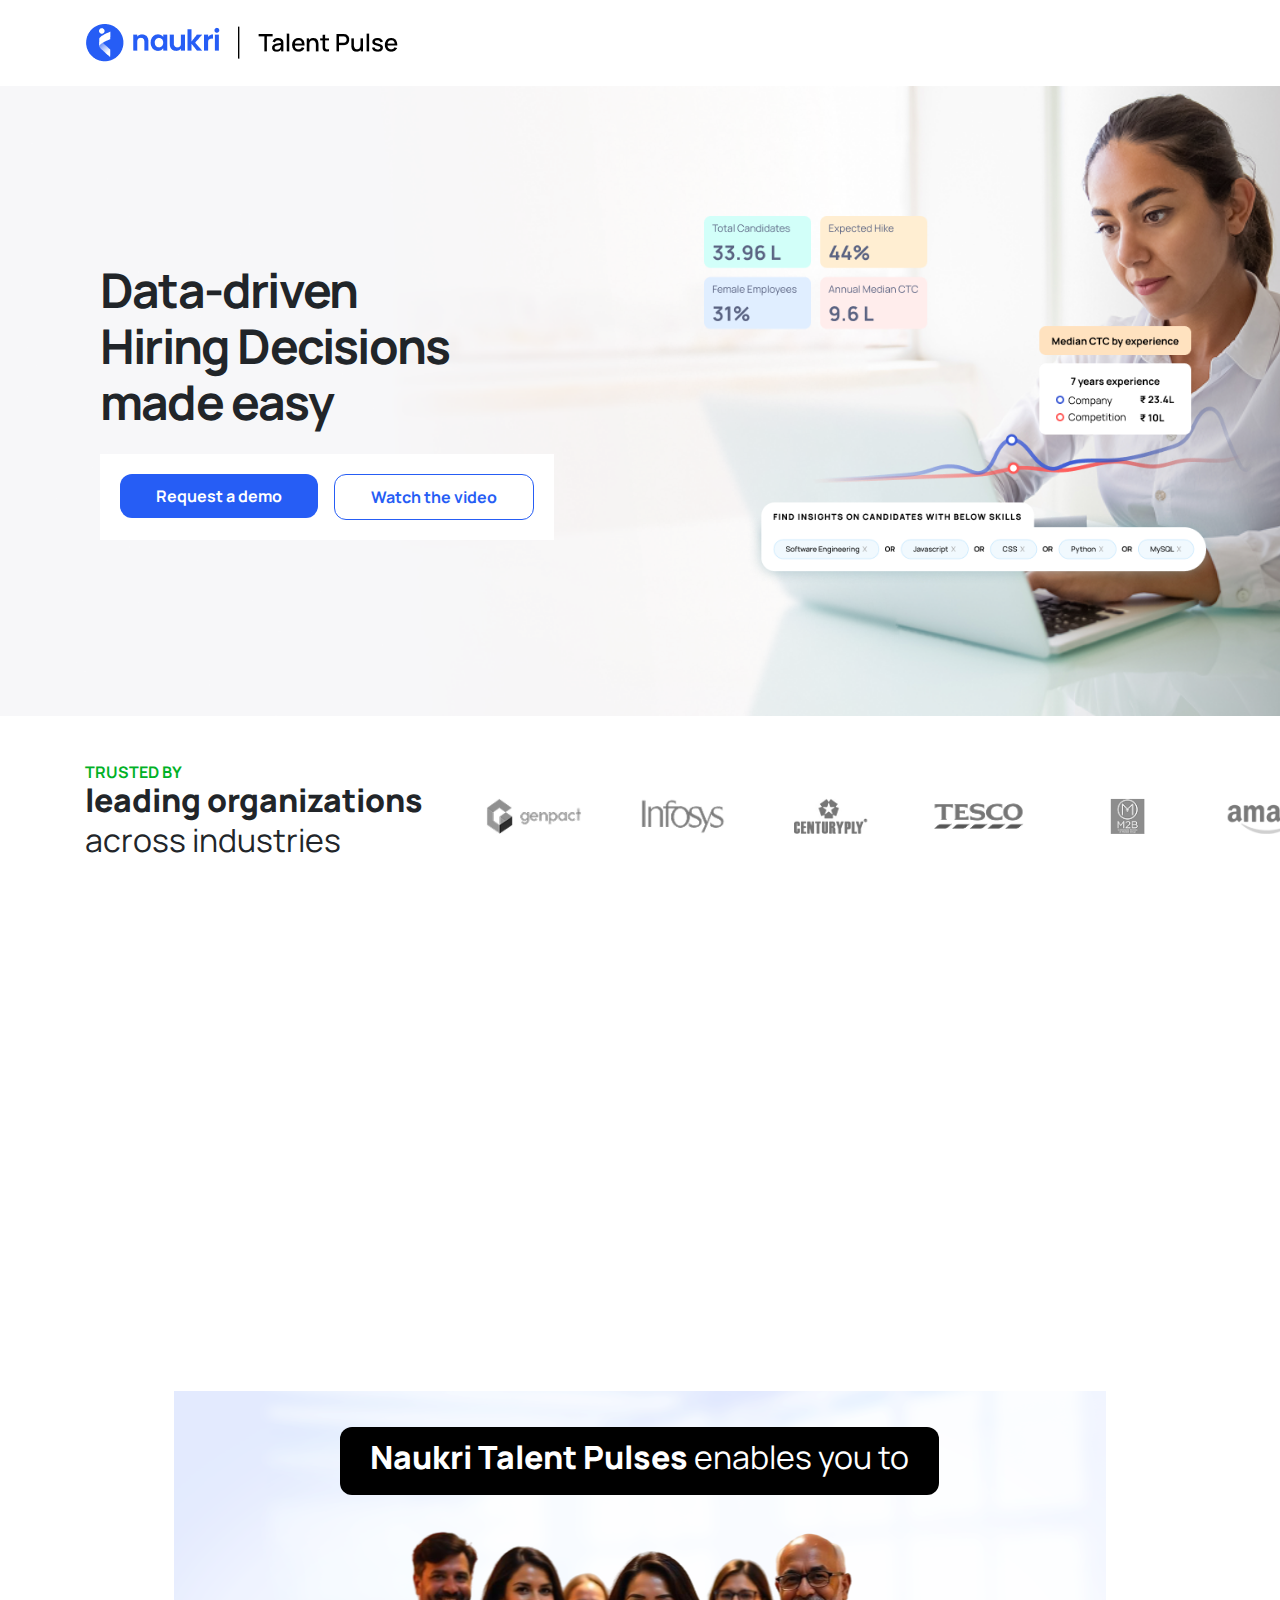
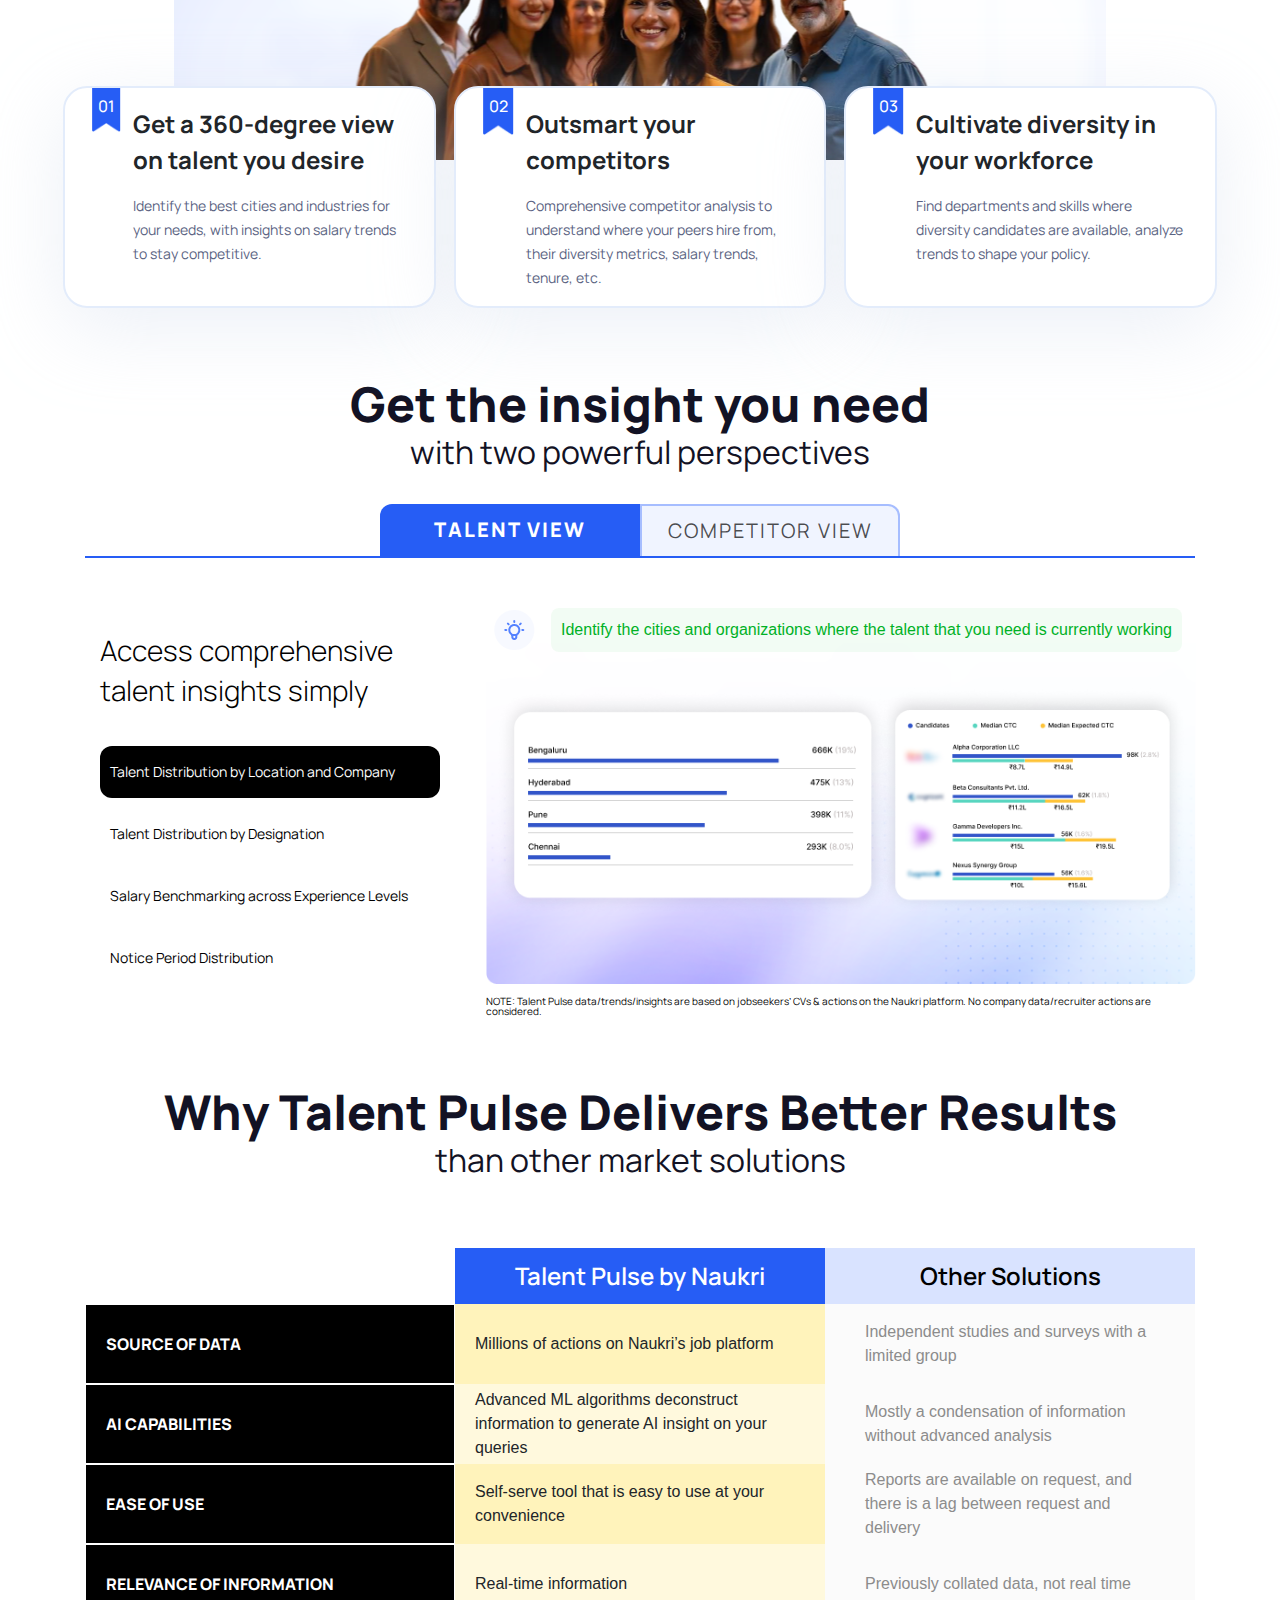
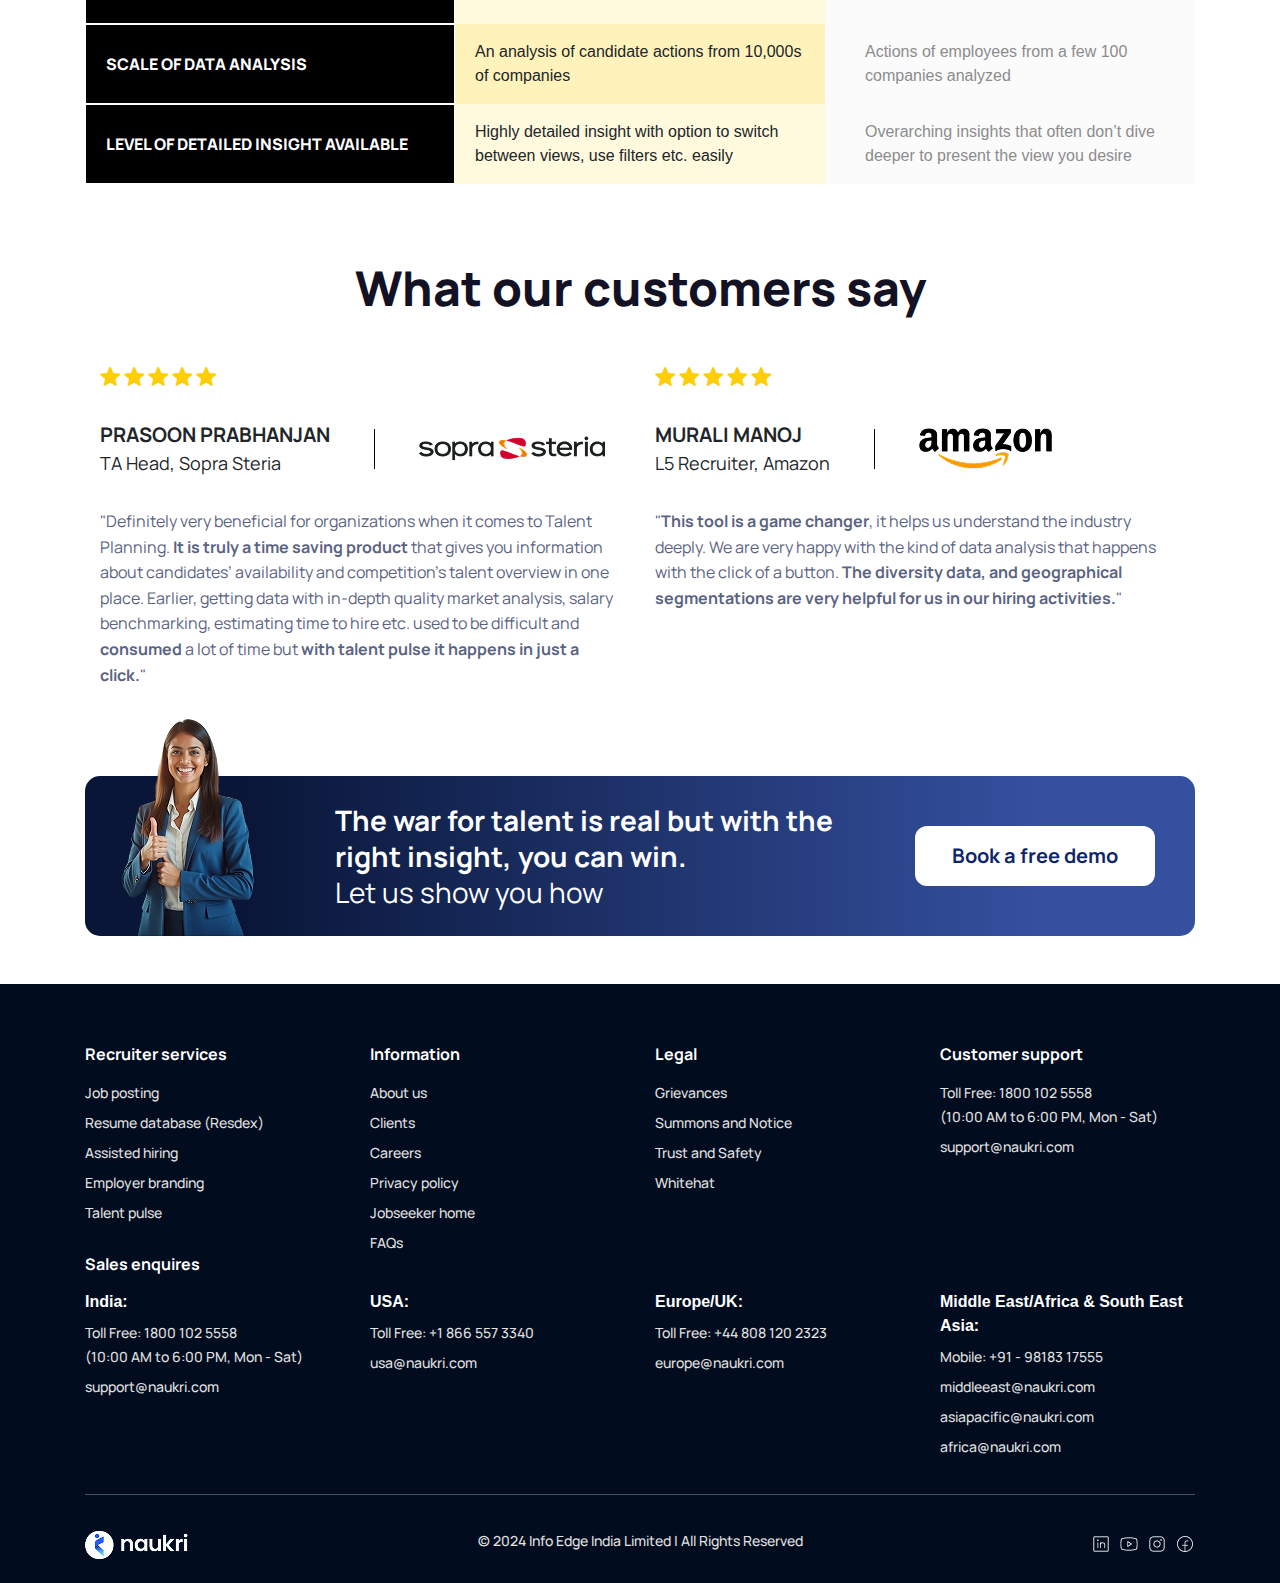
==== commit d00e46b0: "tv and cv structure design done" ====
--- a/index.html
+++ b/index.html
@@ -100,7 +100,39 @@
                 <h5>with two powerful perspectives</h5>
             </div>
             <div class="tab-switch">
-                <!-- Switch Content -->
+                <div class="toggle-container">
+                    <button class="toggle-btn tv-btn active">TALENT VIEW</button>
+                    <button class="toggle-btn cv-btn">COMPETITOR VIEW</button>
+                </div>
+            </div>
+            <div class="tab-content">
+                <div class="col-md-4">
+                    <div class="left-panel">
+                        <h4>Access comprehensive<br>
+                            talent insights simply
+                        </h4>
+                        <ul>
+                            <li class="active">Talent Distribution by Location and Company</li>
+                            <li>Talent Distribution by Designation</li>
+                            <li>Salary Benchmarking across Experience Levels</li>
+                            <li>Notice Period Distribution</li>
+                        </ul>
+                    </div>
+                </div>
+                <div class="col-md-8">
+                    <div class="right-panel">
+                        <div class="tip">
+                            <img src="assets/images/idea-icon.png" alt="idea-icon.png">
+                            <div class="tip-content">
+                                <p>Identify the cities and organizations where the talent that you need is currently working</p>
+                            </div>
+                        </div>
+                        <div class="panel-img">
+                            <img src="assets/images/talent-distribution-location.png" alt="talent-distribution-location.png">
+                        </div>
+                    </div>
+                    <p class="caption">NOTE: Talent Pulse data/trends/insights are based on jobseekers’ CVs & actions on the Naukri platform. No company data/recruiter actions are considered.  </p>
+                </div>
             </div>
         </div>
     </div>
--- a/assets/style.css
+++ b/assets/style.css
@@ -296,13 +296,175 @@
     vertical-align: middle;
 }
 
+.tab-switch {
+    margin: 24px 0px 0px;
+    display: flex;
+    justify-content: center;
+    border-bottom: 2px solid #265DF5
+}
+
+.tab-switch .toggle-container {
+    display: flex;
+    gap: 0px;
+}
+
+.tab-switch .toggle-btn {
+    margin: 0px;
+    width: 260px;
+    height: 52px;
+    border: 2px solid #A6BDFF;
+    border-bottom: none;
+    background: #D9E3FF66;
+    font-family: Manrope;
+    font-weight: 400;
+    font-size: 20px;
+    line-height: 20px;
+    letter-spacing: 2px;
+    text-align: center;
+    vertical-align: middle;
+    color: rgba(0,0,0,.7);
+}
+
+.tab-switch .active {
+    color: #fff;
+    font-family: Manrope;
+    font-weight: 800;
+    border: none;
+    background: #265DF5;
+}
+
+.tv-btn {
+    border-top-left-radius: 12px;
+}
+
+.cv-btn {
+    border-top-right-radius: 12px;
+}
+
+.tab-content {
+    display: flex;
+    gap: 16px;
+    margin: 24px 0px;
+}
+
+.tab-content h4 {
+    margin-bottom: 36px;
+    color: #000;
+    font-family: Manrope;
+    font-weight: 300;
+    font-size: 28px;
+    line-height: 40px;
+    letter-spacing: 0%;
+    vertical-align: middle;
+}
+
+.tab-content .left-panel {
+    margin-top: 48px;
+}
+
+.tab-content .left-panel ul {
+    margin: 0px;
+    list-style: none;
+    display: flex;
+    flex-direction: column;
+    gap: 10px;
+}
+
+.tab-content .left-panel ul li {
+    cursor: pointer;
+    height: 52px;
+    border-width: 1.2px;
+    padding: 16px 10px;
+    border-radius: 12px;
+    font-family: Manrope;
+    font-weight: 400;
+    font-size: 14px;
+    line-height: 20px;
+    letter-spacing: 0%;
+    text-align: left;
+    vertical-align: middle;
+    color: #000000;
+}
+
+.tab-content .left-panel ul .active {
+    background: #000000;
+    color: #fff;
+}
+
+.tab-content .left-panel ul .active:hover {
+    background: #000000;
+    color: #fff;
+    cursor: unset;
+}
+
+.tab-content .left-panel ul li:hover {
+    background-color: #e9e9e9;
+}
+
+.tab-content .right-panel {
+    padding: 16px 8px;
+    width: 100%;
+    height: 100%;
+    background-image: url('images/right-panel-bg.png');
+    background-size: cover;
+    background-repeat: no-repeat;
+    background-position: bottom center;
+
+    position: relative;
+    display: flex;
+    flex-direction: column;
+    height: 100%;
+    /* background: blue; */
+    justify-content: center;
+}
+
+.tab-content .tip {
+    position: absolute;
+    top: 26px;
+    display: flex;
+    align-items: center;
+    gap: 16px;
+}
+
+.tab-content .tip-content {
+    padding: 10px;
+    border-radius: 8px;
+    background: #00C82B0D;
+}
+
+.tab-content .tip-content p {
+    color: #00B126;
+    margin: 0px;
+}
+
+.tab-content .right-panel .panel-img {
+    display: flex;
+    align-items: center;
+    justify-content: center;
+    margin-top: 36px;
+}
+
+.tab-content .right-panel .panel-img img {
+    width: 100%;
+}
+
+.tab-content .caption {
+    margin: 12px 0px;
+    font-family: Manrope;
+    font-weight: 400;
+    font-size: 10px;
+    line-height: 100%;
+    letter-spacing: 0%;
+    color: #000;
+}
+
 .benefits-content {
     display: flex;
     justify-content: center;
 }
 
 .product-benefits {
-    margin-bottom: 84px;
+    margin: 84px 0px;
 }
 
 .product-benefits .section-title {
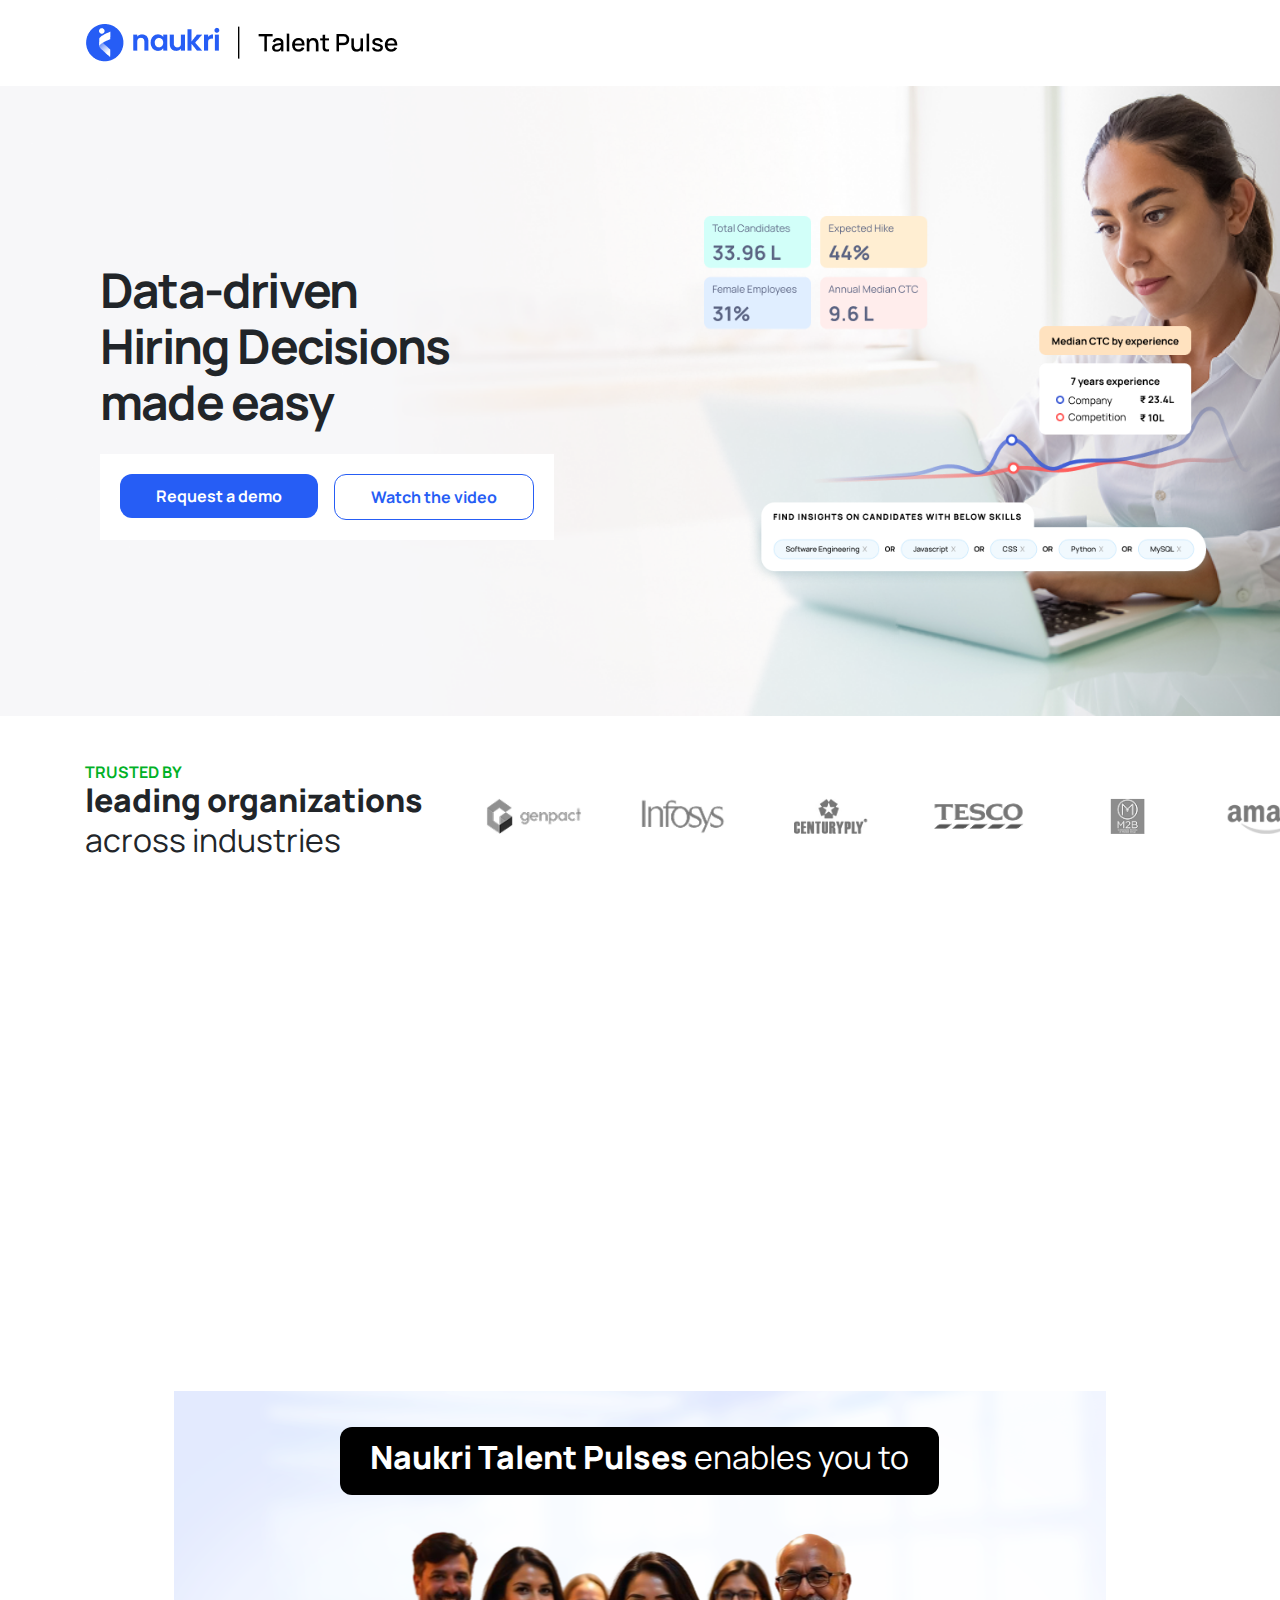
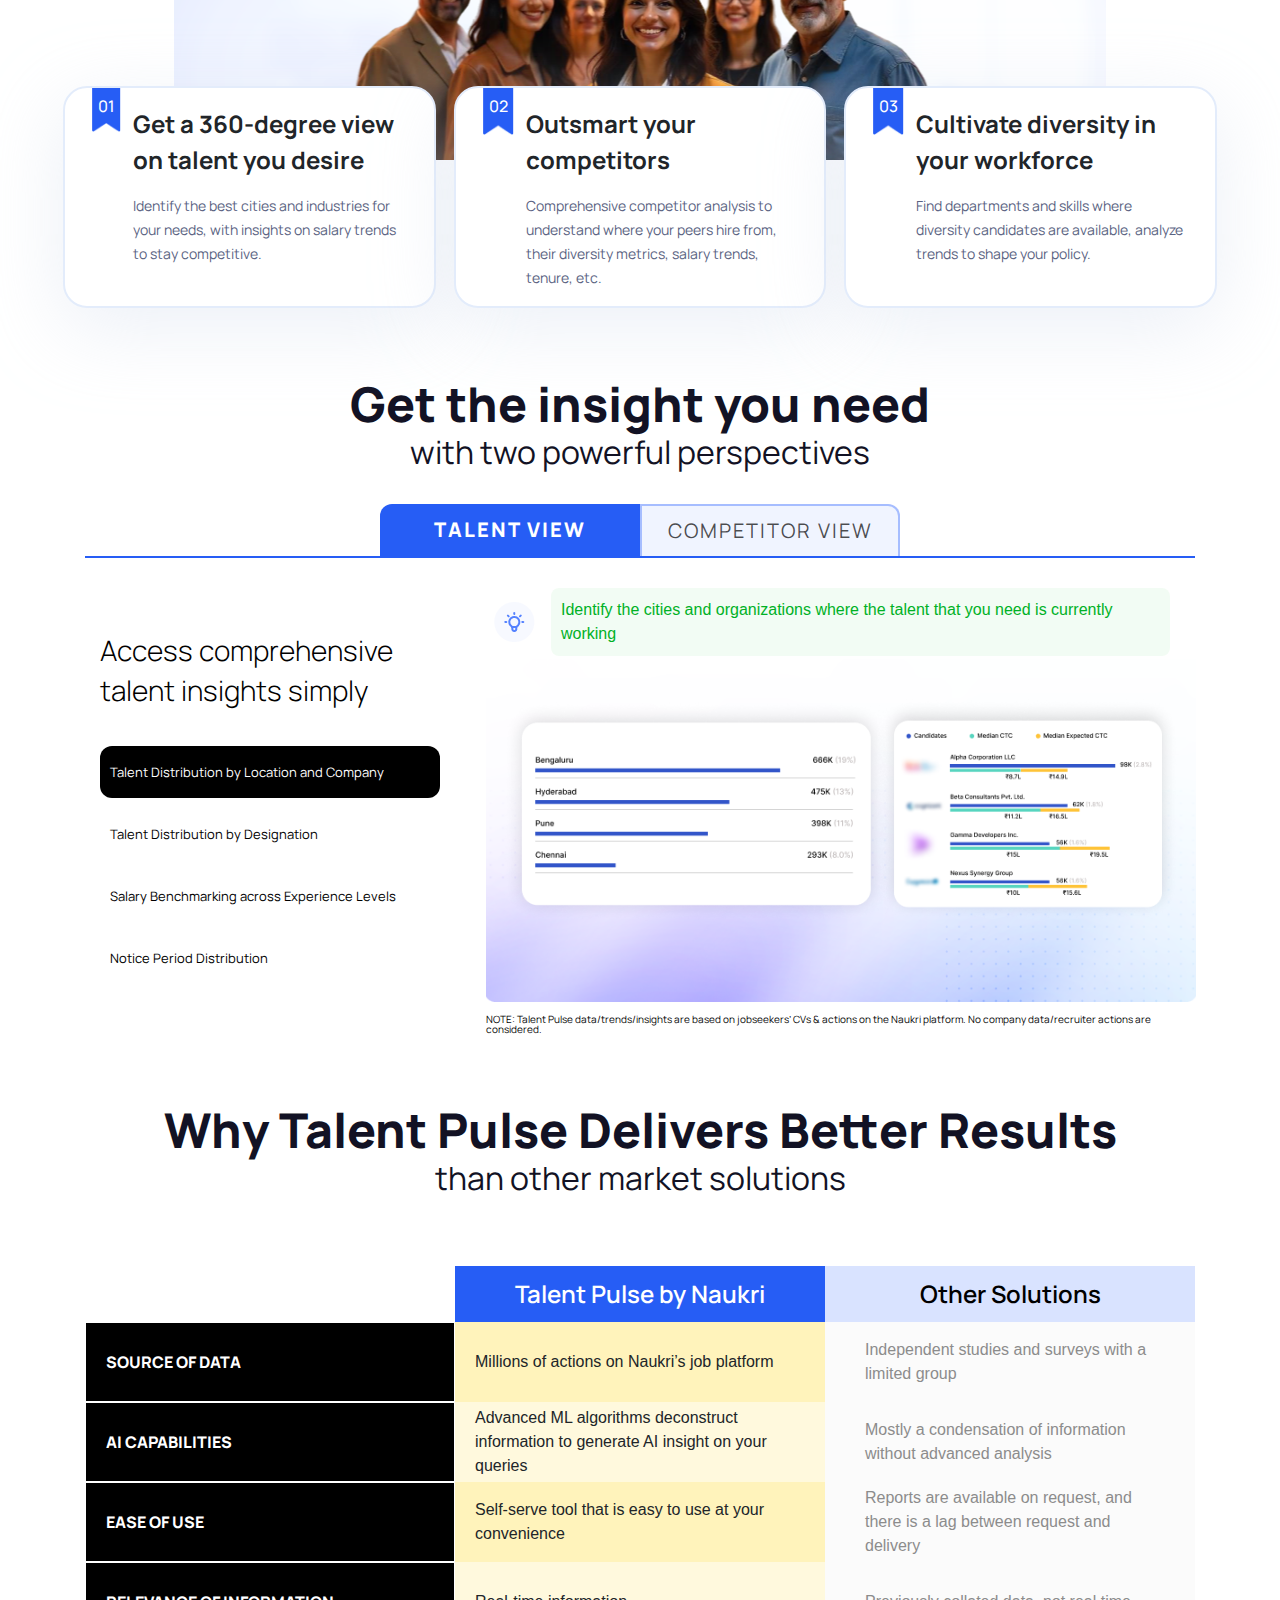
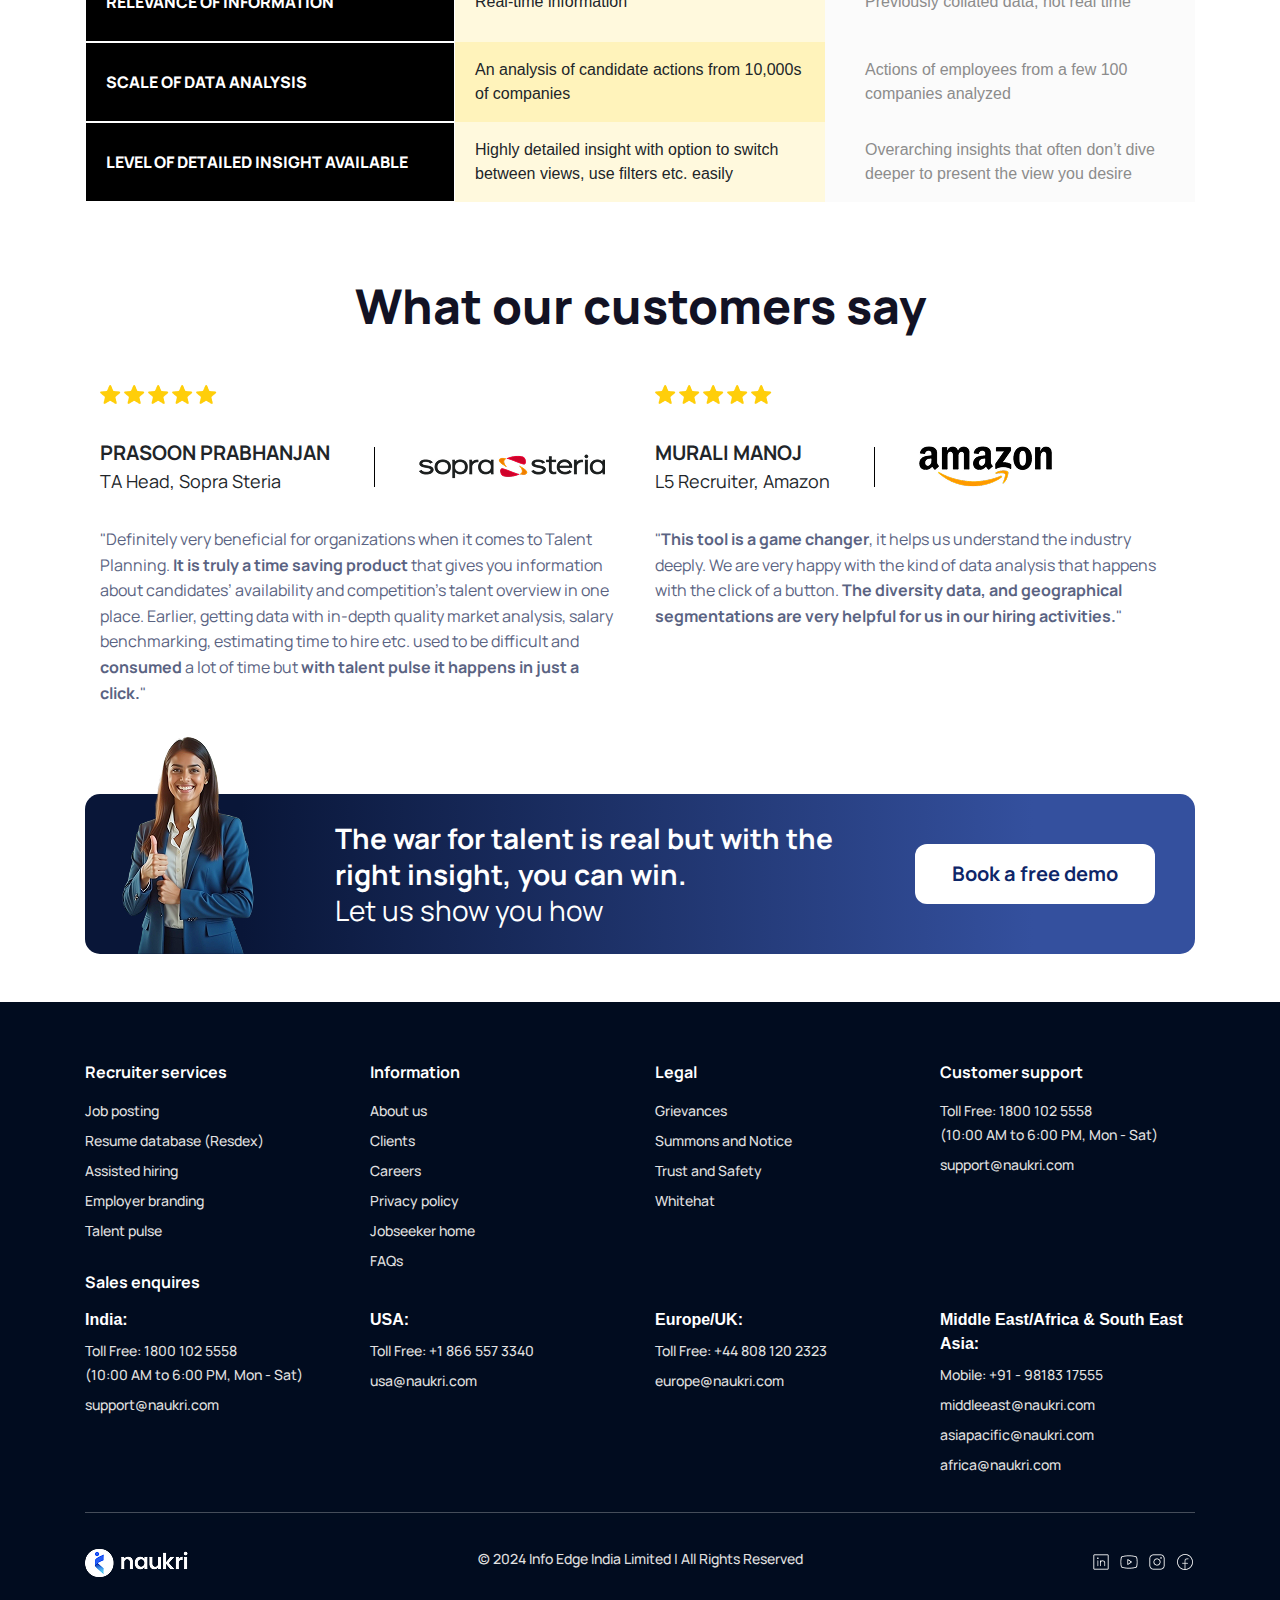
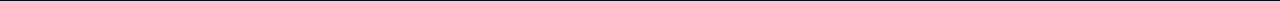
==== commit 6b4c2f4e: "completed landing page" ====
--- a/index.html
+++ b/index.html
@@ -101,21 +101,21 @@
             </div>
             <div class="tab-switch">
                 <div class="toggle-container">
-                    <button class="toggle-btn tv-btn active">TALENT VIEW</button>
-                    <button class="toggle-btn cv-btn">COMPETITOR VIEW</button>
+                    <button id="talentView" class="toggle-btn tv-btn active">TALENT VIEW</button>
+                    <button id="competitorView" class="toggle-btn cv-btn">COMPETITOR VIEW</button>
                 </div>
             </div>
             <div class="tab-content">
                 <div class="col-md-4">
                     <div class="left-panel">
-                        <h4>Access comprehensive<br>
+                        <h4 id="leftPanelHeading">Access comprehensive<br>
                             talent insights simply
                         </h4>
-                        <ul>
-                            <li class="active">Talent Distribution by Location and Company</li>
-                            <li>Talent Distribution by Designation</li>
-                            <li>Salary Benchmarking across Experience Levels</li>
-                            <li>Notice Period Distribution</li>
+                        <ul id="leftPanelUL">
+                            <li class="list-options active" data-key="0">Talent Distribution by Location and Company</li>
+                            <li class="list-options" data-key="1">Talent Distribution by Designation</li>
+                            <li class="list-options" data-key="2">Salary Benchmarking across Experience Levels</li>
+                            <li class="list-options" data-key="3">Notice Period Distribution</li>
                         </ul>
                     </div>
                 </div>
@@ -124,11 +124,11 @@
                         <div class="tip">
                             <img src="assets/images/idea-icon.png" alt="idea-icon.png">
                             <div class="tip-content">
-                                <p>Identify the cities and organizations where the talent that you need is currently working</p>
+                                <p id="descriptionText">Identify the cities and organizations where the talent that you need is currently working</p>
                             </div>
                         </div>
                         <div class="panel-img">
-                            <img src="assets/images/talent-distribution-location.png" alt="talent-distribution-location.png">
+                            <img id="imageContainer" src="assets/images/talent-distribution-location.png" alt="talent-distribution-location.png">
                         </div>
                     </div>
                     <p class="caption">NOTE: Talent Pulse data/trends/insights are based on jobseekers’ CVs & actions on the Naukri platform. No company data/recruiter actions are considered.  </p>
--- a/assets/style.css
+++ b/assets/style.css
@@ -331,6 +331,7 @@
     font-weight: 800;
     border: none;
     background: #265DF5;
+    cursor: unset;
 }
 
 .tv-btn {
@@ -342,6 +343,7 @@
 }
 
 .tab-content {
+    height: 420px;
     display: flex;
     gap: 16px;
     margin: 24px 0px;
@@ -378,7 +380,7 @@
     border-radius: 12px;
     font-family: Manrope;
     font-weight: 400;
-    font-size: 14px;
+    font-size: 13px;
     line-height: 20px;
     letter-spacing: 0%;
     text-align: left;
@@ -413,20 +415,21 @@
     position: relative;
     display: flex;
     flex-direction: column;
-    height: 100%;
+    /* height: 100%; */
     /* background: blue; */
     justify-content: center;
 }
 
 .tab-content .tip {
     position: absolute;
-    top: 26px;
+    top: 6px;
     display: flex;
     align-items: center;
     gap: 16px;
 }
 
 .tab-content .tip-content {
+    width: 90%;
     padding: 10px;
     border-radius: 8px;
     background: #00C82B0D;
@@ -445,7 +448,7 @@
 }
 
 .tab-content .right-panel .panel-img img {
-    width: 100%;
+    height: 90%;
 }
 
 .tab-content .caption {
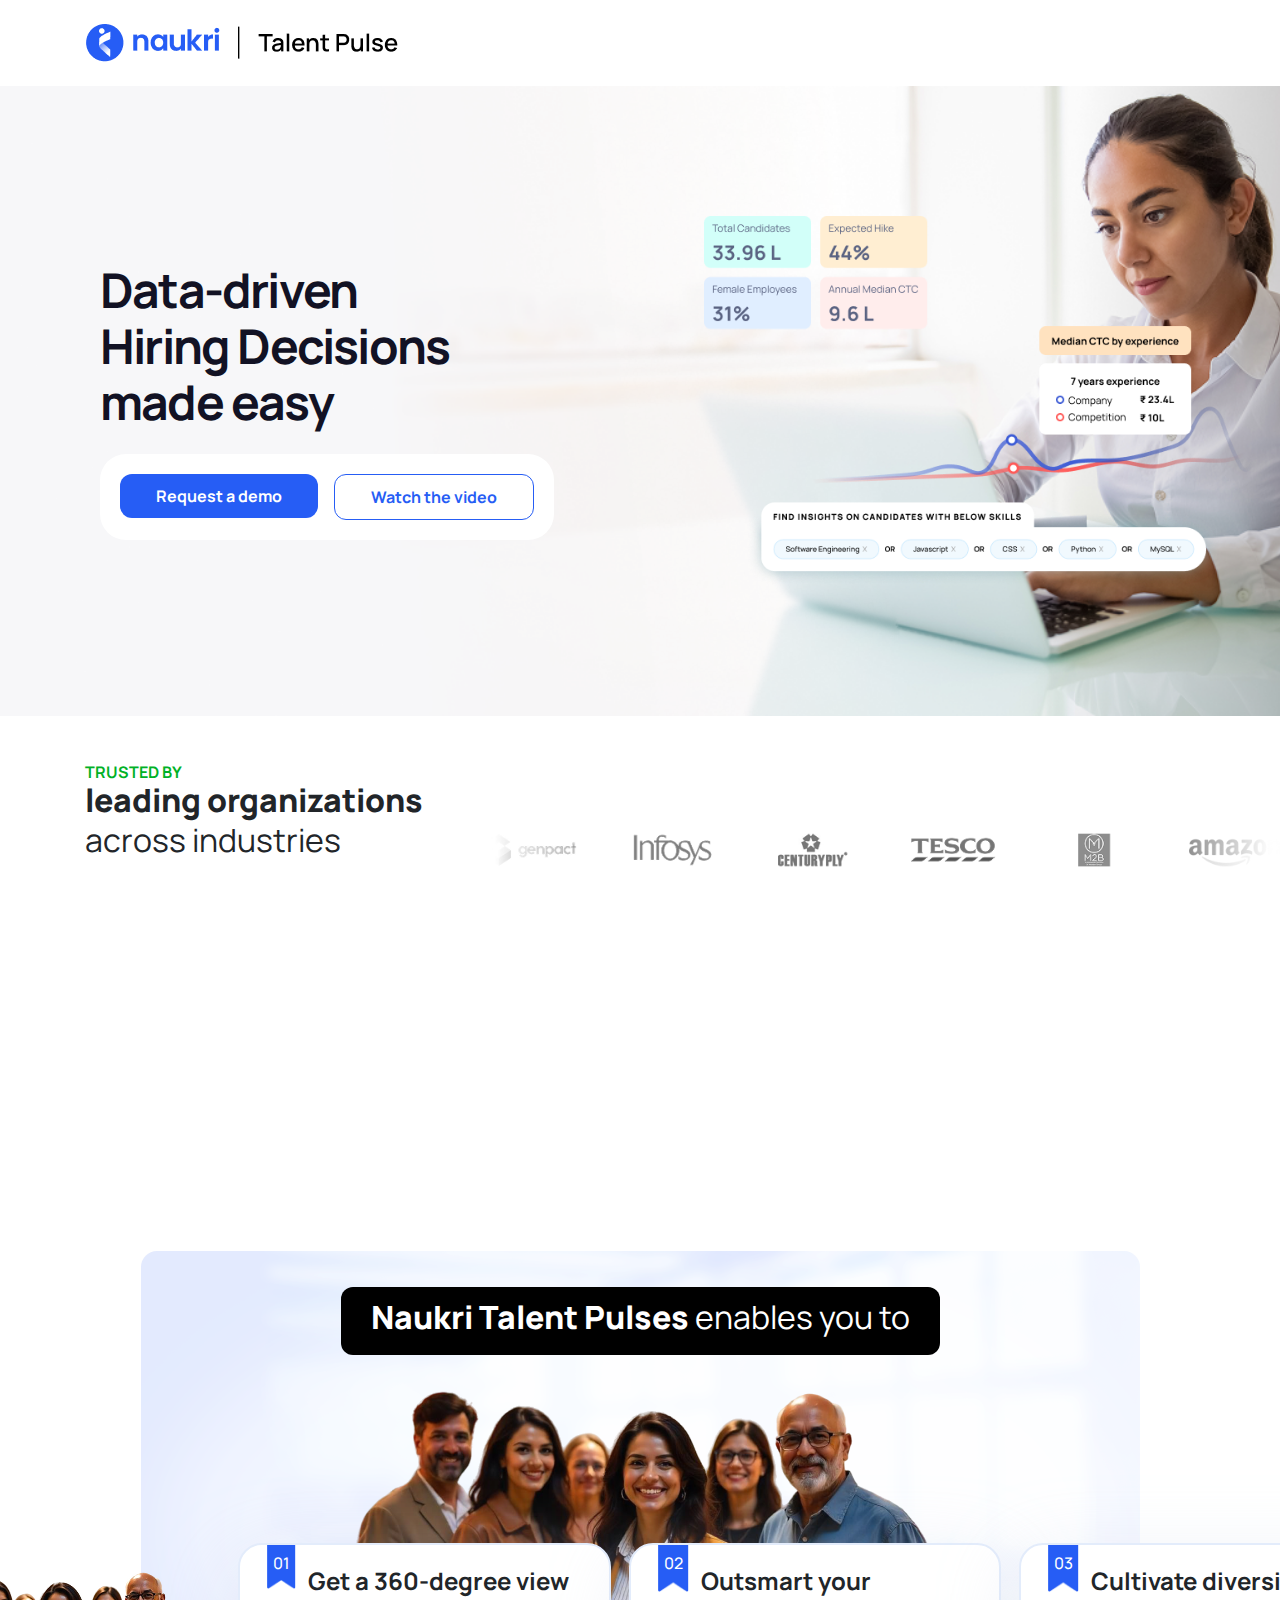
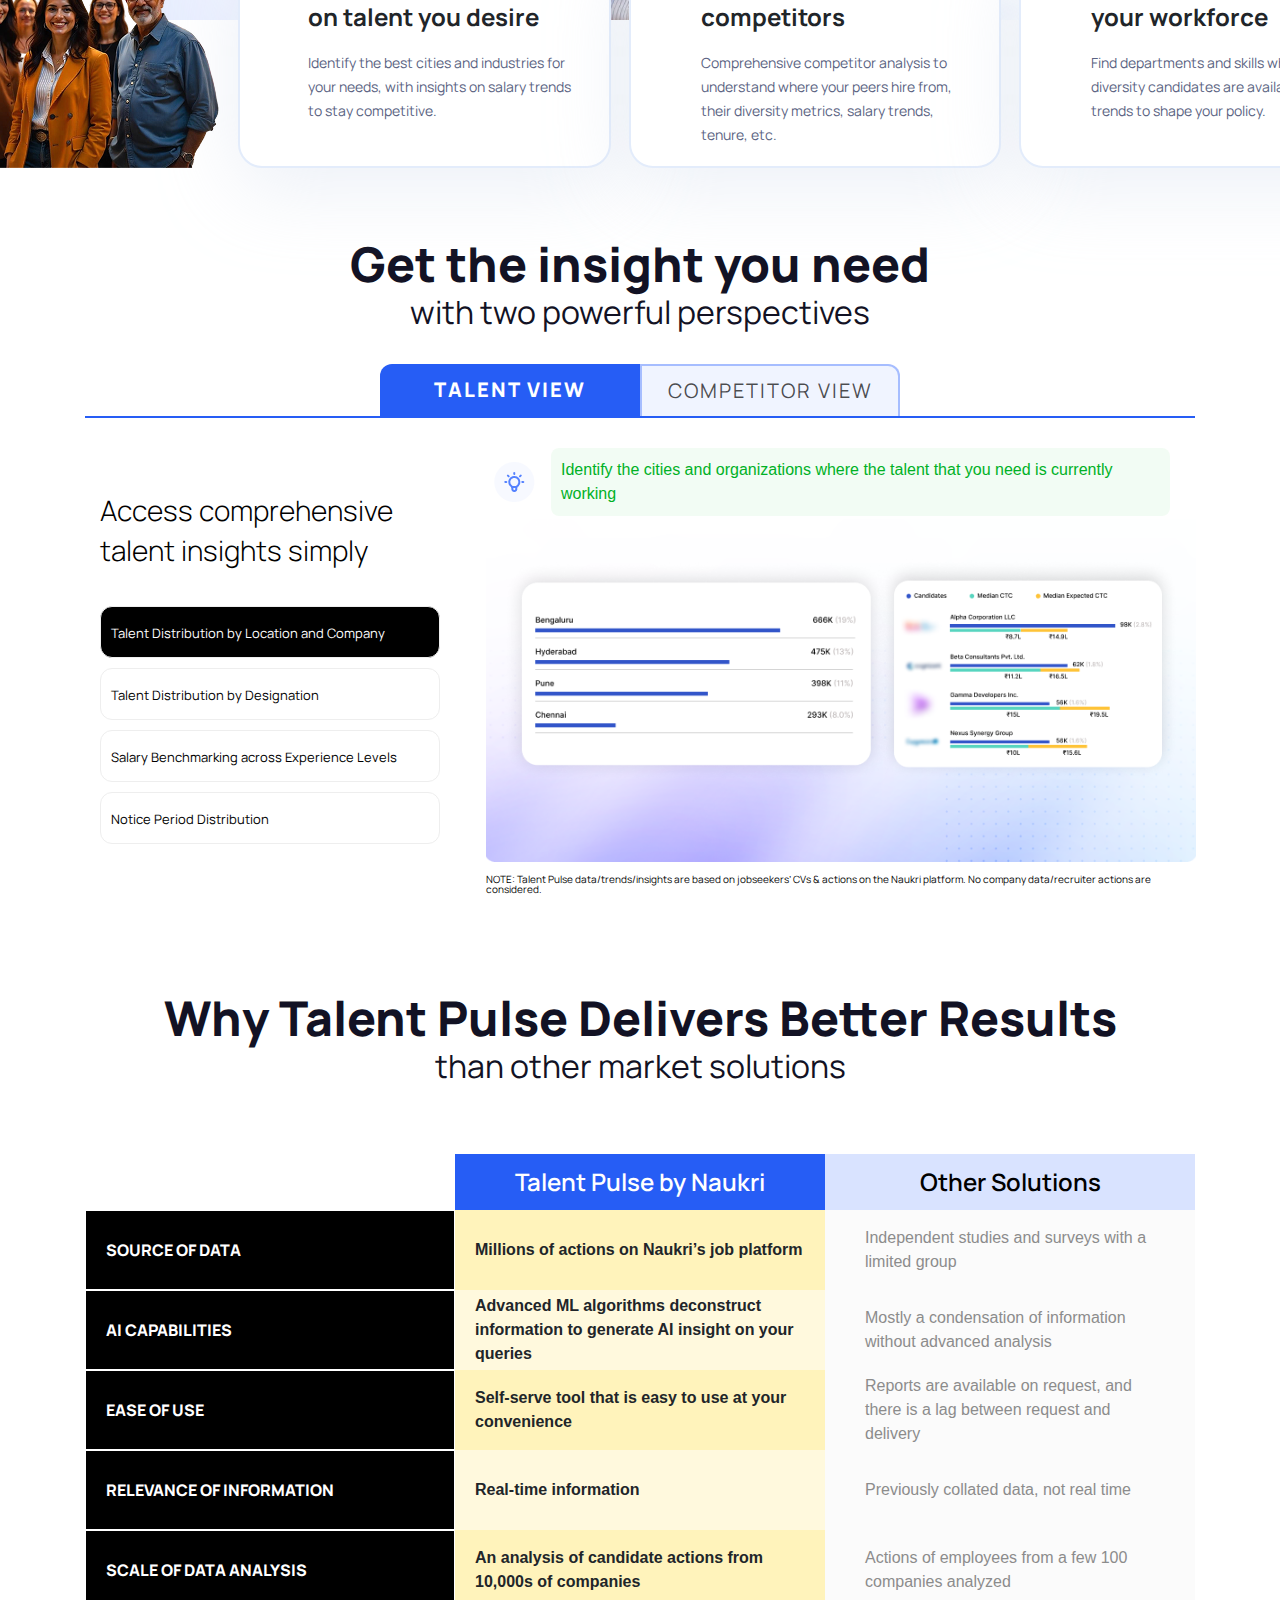
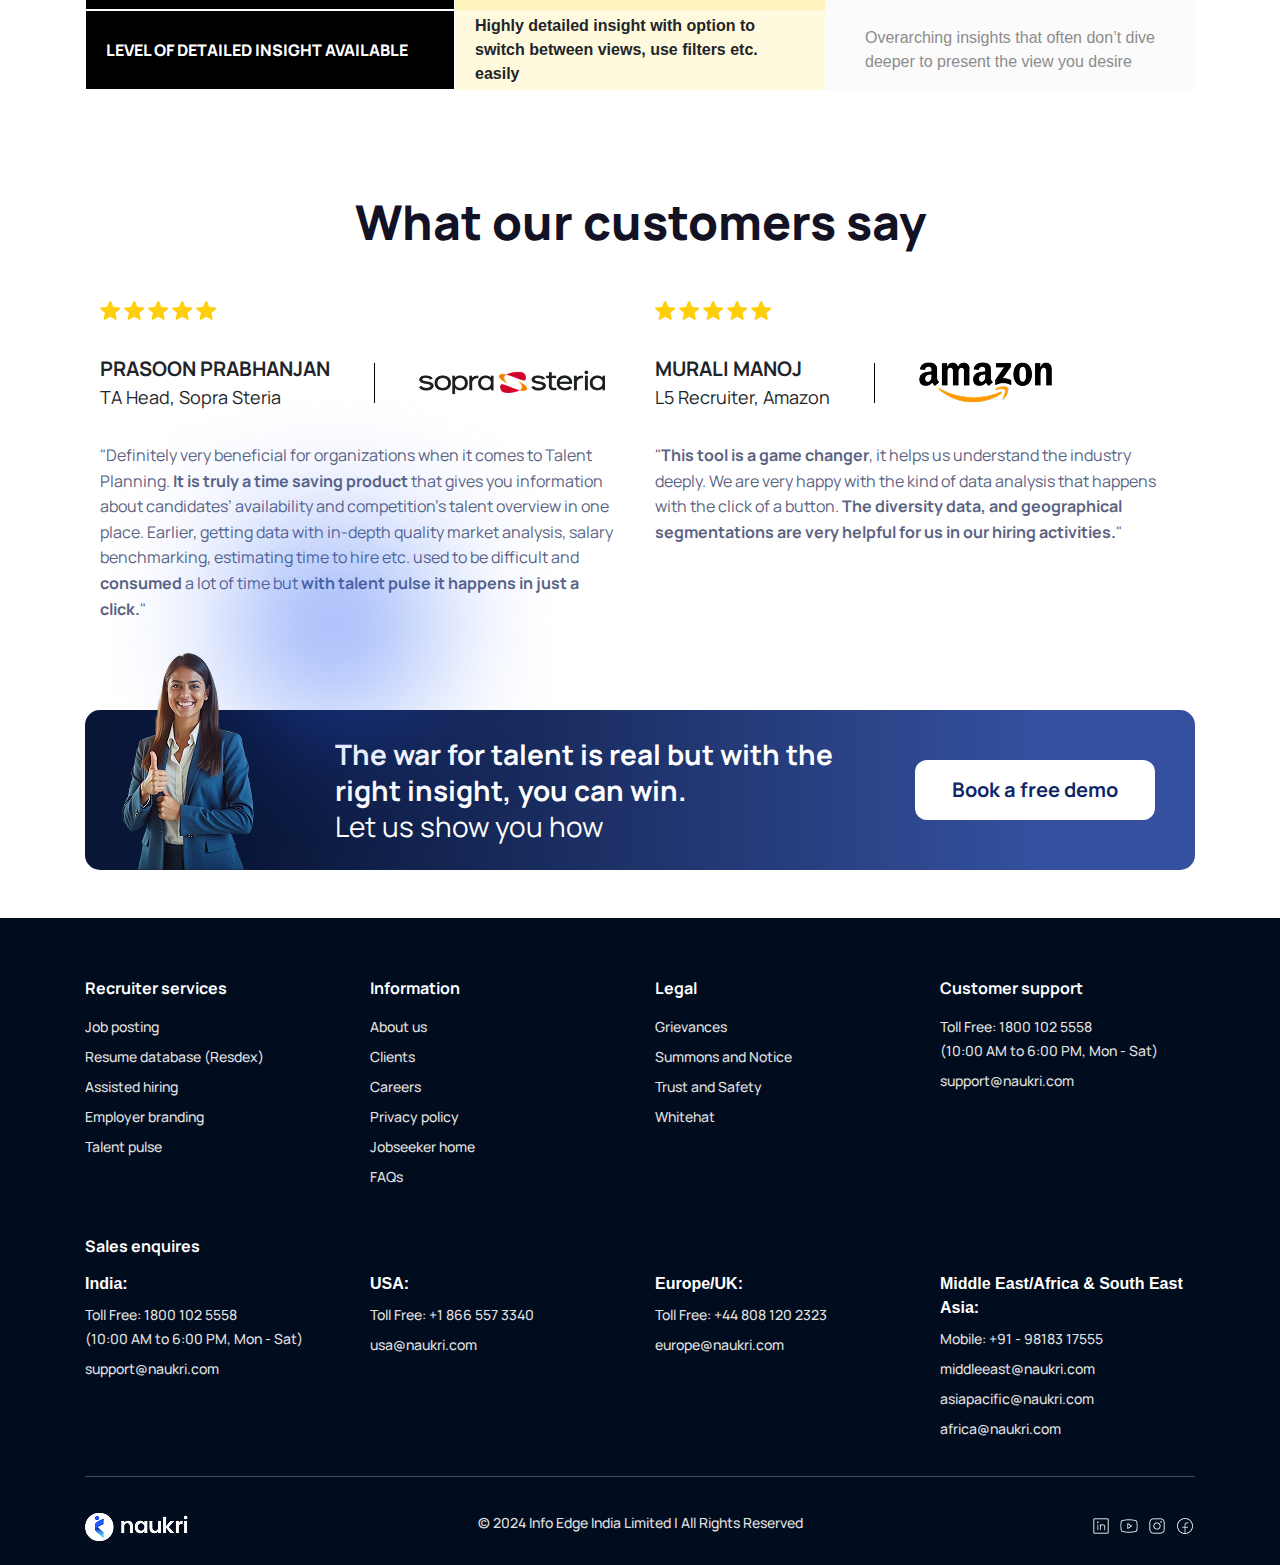
==== commit c05ca063: "talent plus mobile view" ====
--- a/index.html
+++ b/index.html
@@ -56,32 +56,38 @@
 
     <div class="product-video">
         <div class="container">
-            <iframe width="100%" height="420px" src="https://www.youtube.com/embed/JbVbzPB6-rw?si=tS0EfzNL7usUaJMw" title="YouTube video player" frameborder="0" allow="accelerometer; autoplay; clipboard-write; encrypted-media; gyroscope; picture-in-picture; web-share" referrerpolicy="strict-origin-when-cross-origin" allowfullscreen></iframe>
+            <iframe width="100%" height="280px" src="https://www.youtube.com/embed/JbVbzPB6-rw?si=tS0EfzNL7usUaJMw?autoplay=1" title="Naukri Talent Pulse" frameborder="0" allow="accelerometer; autoplay; encrypted-media; gyroscope; picture-in-picture" allowfullscreen></iframe>
         </div>
     </div>
 
     <div class="product-features">
         <div class="container">
+            <div class="mobile section-title">
+                <h3>Naukri Talent Pulses <span> enables you to</span></h3>
+            </div>
             <div class="wrapper">
-                <div class="section-title">
+                <div class="desktop section-title">
                     <h3>Naukri Talent Pulses <span> enables you to</span></h3>
                 </div>
                 <div class="feature-row">
-                    <div class="col-md-4 feature-card">
+                    <div class="col-xs-12 feature-banner-image">
+                        <img src="assets/images/feature-banner-image.png" alt="feature-banner-image.png">
+                    </div>
+                    <div class="col-md-4 col-xs-12 feature-card">
                         <div class="feature-tag">01</div>
                         <div class="feature-content">
                             <h4>Get a 360-degree view on talent you desire</h4>
                             <p>Identify the best cities and industries for your needs, with insights on salary trends to stay competitive.</p>
                         </div>
                     </div>
-                    <div class="col-md-4 feature-card">
+                    <div class="col-md-4 col-xs-12 feature-card">
                         <div class="feature-tag">02</div>
                         <div class="feature-content">
                             <h4>Outsmart your competitors</h4>
                             <p>Comprehensive competitor analysis to understand where your peers hire from, their diversity metrics, salary trends, tenure, etc.</p>
                         </div>
                     </div>
-                    <div class="col-md-4 feature-card">
+                    <div class="col-md-4 col-xs-12 feature-card">
                         <div class="feature-tag">03</div>
                         <div class="feature-content">
                             <h4>Cultivate diversity in your workforce</h4>
@@ -105,7 +111,7 @@
                     <button id="competitorView" class="toggle-btn cv-btn">COMPETITOR VIEW</button>
                 </div>
             </div>
-            <div class="tab-content">
+            <div class="tab-content desktop">
                 <div class="col-md-4">
                     <div class="left-panel">
                         <h4 id="leftPanelHeading">Access comprehensive<br>
@@ -137,7 +143,7 @@
         </div>
     </div>
 
-    <div class="product-benefits">
+    <div class="product-benefits desktop">
         <div class="container">
             <div class="section-title">
                 <h3>Why Talent Pulse Delivers Better Results</h3>
@@ -229,13 +235,92 @@
         </div>
     </div>
 
+    <div class="product-benefits mobile">
+        <div class="container">
+            <div class="wrapper">
+                <div class="section-title">
+                    <h3>Why Talent Pulse Delivers Better Results</h3>
+                    <h5>than other market solutions</h5>
+                </div>
+                <div class="toggle-wrapper">
+                    <button class="toggle-btn tv-benefits active">Talent solution</button>
+                    <button class="toggle-btn other-benefits">Other solution</button>
+                </div>
+                <div class="benefits-content">
+                    <div class="col-md-4 headings">
+                        <div class="table-content">
+                            <p class="benefits-head">SOURCE OF DATA</p>
+                            <img src="assets/images/green-check.png" alt="green-check.png">
+                            <p class="benefits-copy">Millions of actions on Naukri’s job platform</p>
+                        </div>
+                        <div class="table-content">
+                            <p class="benefits-head">AI CAPABILITIES</p>
+                            <img src="assets/images/green-check.png" alt="green-check.png">
+                            <p class="benefits-copy">Advanced ML algorithms deconstruct information
+                                to generate AI insight on your queries</p>
+                        </div>
+                        <div class="table-content">
+                            <p class="benefits-head">EASE OF USE</p>
+                            <img src="assets/images/green-check.png" alt="green-check.png">
+                            <p class="benefits-copy">Self-serve tool that is easy to use
+                                at your convenience</p>
+                        </div>
+                        <div class="table-content">
+                            <p class="benefits-head">RELEVANCE OF INFORMATION</p>
+                            <img src="assets/images/green-check.png" alt="green-check.png">
+                            <p class="benefits-copy">Real-time information</p>
+                        </div>
+                        <div class="table-content">
+                            <p class="benefits-head">SCALE OF DATA ANALYSIS</p>
+                            <img src="assets/images/green-check.png" alt="green-check.png">
+                            <p class="benefits-copy">An analysis of candidate actions from
+                                10,000s of companies</p>
+                        </div>
+                        <div class="table-content">
+                            <p class="benefits-head">LEVEL OF DETAILED INSIGHT AVAILABLE</p>.
+                            <img src="assets/images/green-check.png" alt="green-check.png">
+                            <p class="benefits-copy">Highly detailed insight with option to switch
+                                between views, use filters etc. easily</p>
+                        </div>
+                    </div>
+    
+                    <!-- <div class="col-md-4 talent-plus">
+                        <div class="table-content">
+                            <p>Millions of actions on Naukri’s job platform</p>
+                        </div>
+                        <div class="table-content">
+                            <p>Advanced ML algorithms deconstruct information
+                                to generate AI insight on your queries</p>
+                        </div>
+                        <div class="table-content">
+                            <p>Self-serve tool that is easy to use
+                                at your convenience</p>
+                        </div>
+                        <div class="table-content">
+                            <p>Real-time information</p>
+                        </div>
+                        <div class="table-content">
+                            <p>An analysis of candidate actions from
+                                10,000s of companies</p>
+                        </div>
+                        <div class="table-content">
+                            <p>Highly detailed insight with option to switch
+                                between views, use filters etc. easily</p>
+                        </div>
+                    </div> -->
+    
+                </div>
+            </div>
+        </div>
+    </div>
+
     <div class="product-testimonials">
         <div class="container">
             <div class="section-title">
                 <h3>What our customers say</h3>
             </div>
             <div class="testimonials-content">
-                <div class="col-md-6">
+                <div class="col-md-6 col-xs-12">
                     <div class="left">
                         <div class="rating">
                             <img src="assets/images/stars.png" alt="stars.png">
@@ -254,7 +339,7 @@
                     </div>
                 </div>
 
-                <div class="col-md-6">
+                <div class="col-md-6 col-xs-12">
                     <div class="right">
                         <div class="rating">
                             <img src="assets/images/stars.png" alt="stars.png">
@@ -282,6 +367,7 @@
             <div class="banner-bg">
                 <div class="banner-girl">
                     <img src="assets/images/banner-girl.png" alt="banner-girl.png">
+                    <img class="desktop" src="assets/images/background-blue-blur.png" alt="background-blue-blur.png">
                 </div>
                 <div class="banner-wrapper">
                     <div class="banner-head">
@@ -341,7 +427,7 @@
                 </div>
             </div>
             <div class="row">
-                <div class="col-md-12"><h6>Sales enquires</h6></div>
+                <div class="col-md-12"><h6 class="sales-enquires-header">Sales enquires</h6></div>
             </div>
             <div class="row">
                 <div class="col-md-3">
--- a/assets/style.css
+++ b/assets/style.css
@@ -12,6 +12,10 @@
 
 h5 {
     font-size: 24px;
+}
+
+.mobile {
+    display: none;
 }
 
 .navbar-native {
@@ -48,6 +52,7 @@
 .main-header .native-row .button-row {
     background: rgba(255, 255, 255, 1);
     padding: 20px;
+    border-radius: 26px;
     gap: 16px;
     display: flex;
     width: max-content;
@@ -61,6 +66,7 @@
     line-height: 56px;
     letter-spacing: -1.8px;
     vertical-align: middle;
+    color: #121224;
 }
 
 .main-header .button-row button {
@@ -147,7 +153,7 @@
     position: absolute;
     right: 0px;
     display: flex;
-    align-items: center;
+    align-items: flex-end;
     height: 100%;
 }
 
@@ -160,7 +166,8 @@
 }
 
 .product-features .wrapper {
-    width: 84%;
+    border-radius: 16px;
+    width: 90%;
     margin: 0px auto;
     position: relative;
     padding: 36px 0px;
@@ -203,7 +210,7 @@
 }
 
 .feature-row {
-    width: 120%;
+    width: 112%;
     display: flex;
     justify-content: space-between;
     position: absolute;
@@ -378,6 +385,7 @@
     border-width: 1.2px;
     padding: 16px 10px;
     border-radius: 12px;
+    border: 1.2px solid #EEEEEE;
     font-family: Manrope;
     font-weight: 400;
     font-size: 13px;
@@ -467,7 +475,7 @@
 }
 
 .product-benefits {
-    margin: 84px 0px;
+    margin: 112px 0px;
 }
 
 .product-benefits .section-title {
@@ -550,6 +558,10 @@
 
 .talent-plus .table-title h5 {
     color: #fff;
+}
+
+.talent-plus .table-content p {
+    font-weight: 600;
 }
 
 .headings .table-title {
@@ -758,6 +770,10 @@
     vertical-align: middle;
 }
 
+footer .sales-enquires-header {
+    margin-top: 48px;
+}
+
 footer ul {
     list-style: none;
     margin: 0px;
@@ -812,4 +828,260 @@
 .footer .social-links {
     display: flex;
     gap: 8px;
-}+}
+
+/* Media Query */
+@media only screen and (max-width: 425px) {
+    .mobile {
+        display: block;
+    }
+    .desktop {
+        display: none;
+    }
+    .navbar-native {
+        padding: 16px 0px;
+    }
+    .site-logo img {
+        width: 60%;
+    }
+    .main-header {
+        height: 60dvh;
+        background-image: url(images/header-background-mobile.png);
+        background-size: contain;
+        background-position: top;
+    }
+    .header-image {
+        display: none!important;
+    }
+    .native-row {
+        position: absolute;
+        left: 0;
+        right: 0;
+        margin: auto;
+    }
+    .main-header .native-row h2 {
+        font-family: Manrope;
+        font-weight: 700;
+        font-size: 36px;
+        line-height: 44px;
+        letter-spacing: -1.8px;
+        text-align: center;
+        vertical-align: middle;
+    }
+    .native-row .text-content {
+        width: 100%;
+        gap: 0px;
+    }
+    .main-header .native-row .button-row {
+        flex-direction: column;
+        width: 100%;
+    }
+    .main-header .button-row button {
+        width: 100%;
+    }
+
+    .clients-carousel {
+        margin: 0px;
+        flex-direction: column;
+    }
+    .carousel-title p,
+    .carousel-title h3,
+    .carousel-title h3 span {
+        text-align: center;
+    }
+    .carousel-slider {
+        width: 100%;
+    }
+
+    .feature-row {
+        flex-direction: column;
+        position: unset;
+    }
+    .product-features .wrapper {
+        height: auto;
+        background-image: url('images/feature-section-bg.png');
+    }
+    .product-features .section-title {
+        width: 100%;
+        background-color: unset;
+    }
+    .product-features .section-title h3 {
+        font-size: 28px;
+        color: #000;
+        text-align: center;
+    }
+
+    .product-insights {
+        margin: 0px;
+    }
+    .product-insights .section-title h3 {
+        font-size: 28px;
+        margin: 0px;
+    }
+    .product-insights .section-title h5 {
+        font-size: 20px;
+        margin: 0px;
+    }
+    .tab-switch {
+        border-bottom: none;
+    }
+    .tab-switch .toggle-btn {
+        font-size: 16px;
+        width: 180px;
+        border-bottom: 2px solid #A6BDFF;
+    }
+    .tv-btn {
+        border-top-left-radius: 12px;
+        border-bottom-left-radius: 12px;
+    }
+    .cv-btn {
+        border-top-right-radius: 12px;
+        border-bottom-right-radius: 12px;
+    }
+    .product-benefits .wrapper {
+        gap: 24px;
+        border-radius: 16px;
+        padding: 30px;
+        background: #22201F;
+        text-align: center;
+    }
+    .product-benefits .section-title h3 {
+        font-size: 28px;
+        color: #fff;
+        margin: 0px;
+    }
+    .product-benefits .section-title h5 {
+        font-size: 20px;
+        color: #fff;
+        margin: 0px;
+    }
+    .product-benefits .toggle-wrapper {
+        background: #4E4C4C;
+        border-radius: 8px;
+        padding: 10px;
+        display: flex;
+        justify-content: center;
+    }
+    .product-benefits .toggle-btn {
+        font-family: Manrope;
+        font-weight: 700;
+        font-size: 16px;
+        line-height: 100%;
+        letter-spacing: 0%;
+        background: none;
+        border: none;
+        border-radius: 8px;
+        padding: 12px;
+        border-width: 2px;
+    }
+    .product-benefits .tv-benefits {
+        color: #fff;
+    }
+    .product-benefits .other-benefits {
+        color: #B5B5B5;
+    }
+    .product-benefits .active {
+        background-color: #2F2B2A;
+        border: 2px solid;
+        border-radius: 8px;
+        border-image-source: linear-gradient(180deg, #817E7E 0%, #1B1A1A 100%);
+            -moz-border-image: -moz-linear-gradient(180deg, #817E7E 0%, #1B1A1A 100%);
+            -webkit-border-image: -webkit-linear-gradient(180deg, #817E7E 0%, #1B1A1A 100%);
+            border-image: linear-gradient(180deg, #817E7E 0%, #1B1A1A 100%);
+        border-image-slice: 2;
+            -webkit-border-image-slice: 2;
+    }
+    .headings .table-content {
+        padding: 0px;
+        background-color: unset;
+        border: none;
+    }
+    .headings .table-content p {
+        text-align: left;
+        font-size: 13px;
+    }
+    .talent-plus .table-content {
+        padding: 0px;
+    }
+    .talent-plus .table-content p {
+        text-align: left;
+        font-weight: 400;
+        font-size: 14px;
+        color: rgba(255, 255, 255, 1);
+    }
+    .benefits-head {
+        width: 40%;
+    }
+    .table-content img {
+        margin-right: 5%;
+    }
+    .benefits-copy {
+        width: 45%;
+        font-weight: 400!important;
+    }
+
+    .product-testimonials .section-title {
+        margin-bottom: 24px;
+    }
+    .product-testimonials .left,
+    .product-testimonials .right {
+        flex-direction: column-reverse;
+        gap: 10px;
+        width: 300px;
+        border-radius: 24px;
+        border: 1px solid rgba(235, 234, 245, 1);
+        padding: 30px 24px;
+    }
+    .product-testimonials .section-title h3 {
+        font-size: 28px;
+    }
+    .client-details .client-logo,
+    .client-details .divider,
+    .testimonials-content .rating{
+        display: none;
+    }
+    .product-testimonials .testimonials-body p {
+        font-size: 14px;
+    }
+    .client-name h5 {
+        font-size: 16px;
+    }
+    .client-name h6 {
+        font-size: 17px;
+    }
+
+    .call-to-action-banner .banner-bg {
+        margin-top: 48px;
+        gap: 0px;
+        padding: 8px 20px 8px 0px;
+    }
+    .banner-girl {
+        position: unset;
+        width: 50%;
+        height: auto;
+    }
+    .banner-girl img {
+        position: unset;
+    }
+    .banner-wrapper {
+        flex-direction: column;
+        width: 50%;
+    }
+    .banner-head {
+        width: auto;
+    }
+    .banner-head h5,
+    .banner-head h5 span {
+        line-height: 28px;
+        font-size: 20px;
+        text-align: left;
+    }
+    .banner-btn {
+        width: 100%;
+    }
+    .banner-btn button {
+        font-size: 14px;
+        width: auto;
+        padding: 12px 16px;
+    }
+  }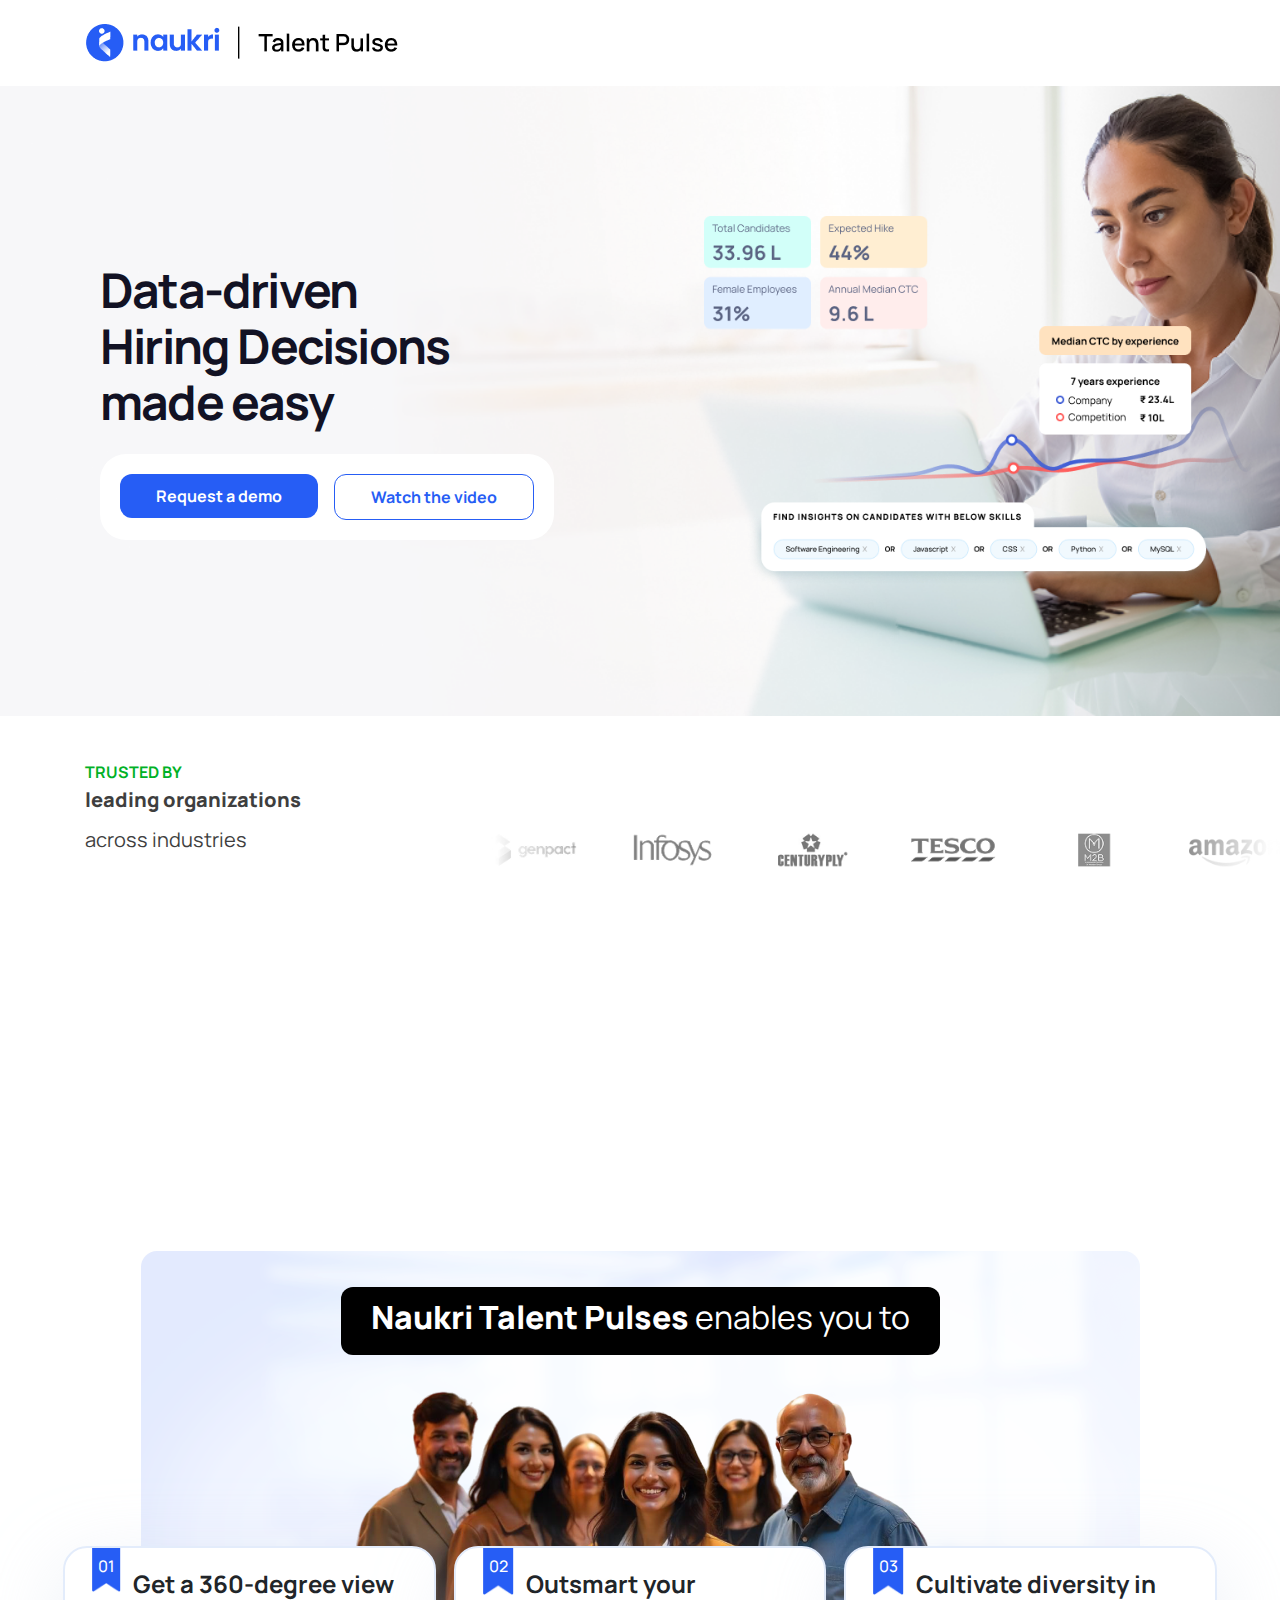
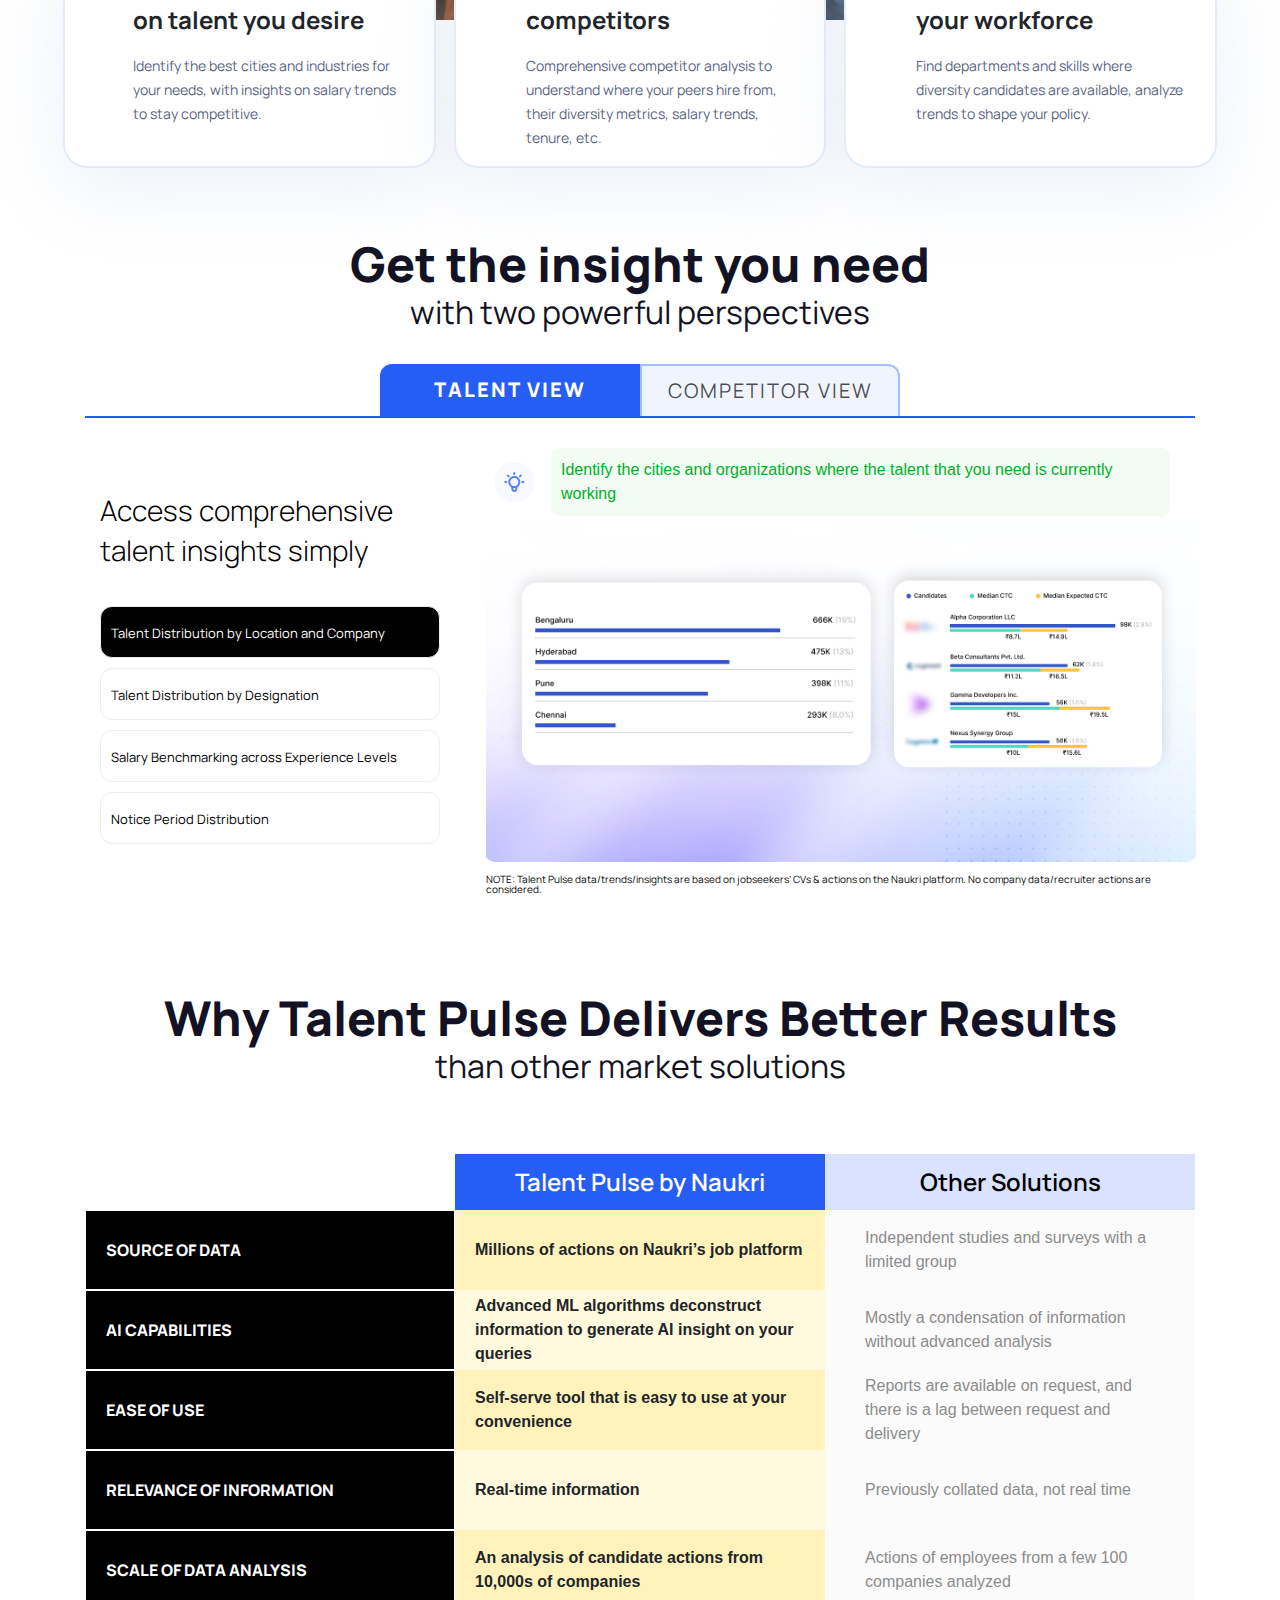
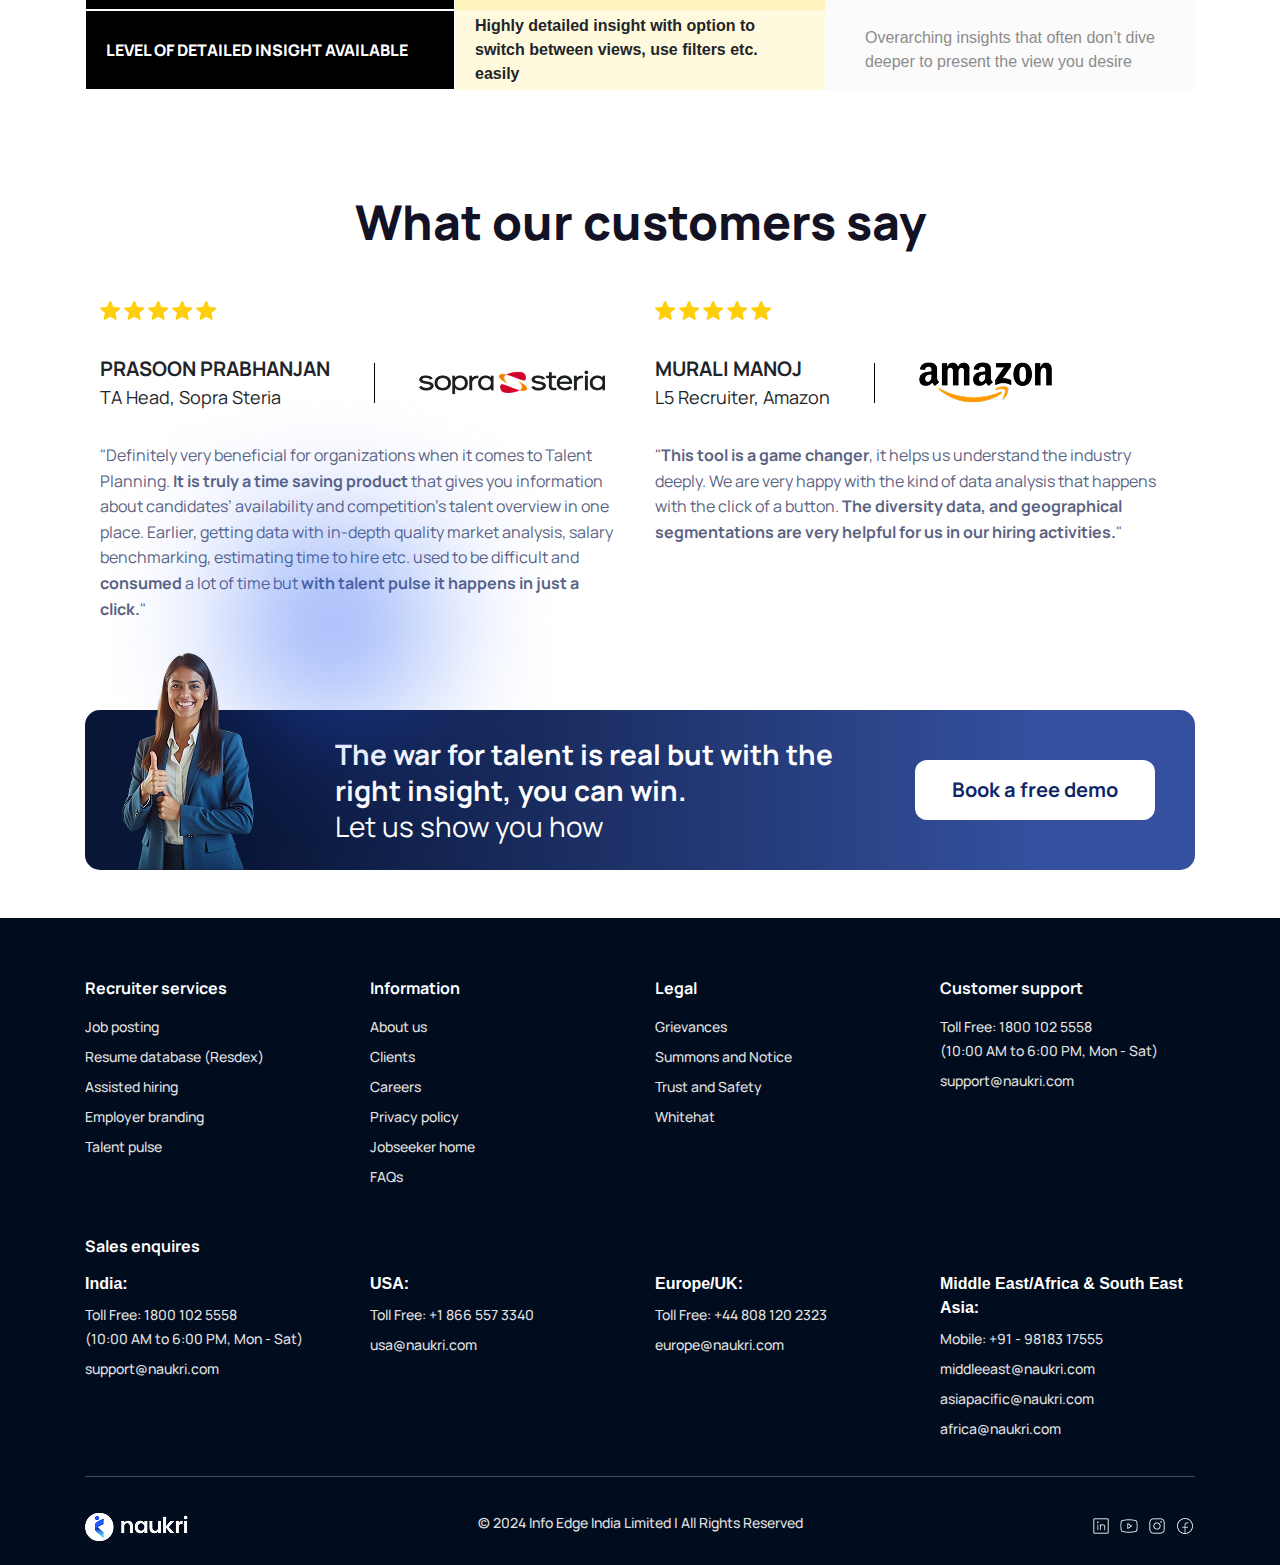
==== commit becd5e9f: "mobile view" ====
--- a/index.html
+++ b/index.html
@@ -43,14 +43,54 @@
 
     <div class="clients-carousel">
         <div class="container">
-                <div class="carousel-title">
+                <div class="carousel-title desktop">
                     <p>TRUSTED BY</p>
                     <h3>leading organizations<br>
                     <span>across industries</span></h3>
                 </div>
-        </div>
-        <div class="carousel-slider">
+                <div class="carousel-title mobile">
+                    <p>TRUSTED BY</p>
+                    <h3>leading organizations
+                    <span>across industries</span></h3>
+                </div>
+        </div>
+        <div class="carousel-slider desktop">
             <img src="assets/images/carousel-slide.png" alt="carousel-slide.png">
+        </div>
+        <div class="logo-carousel mobile">
+            <div class="carousel-track">
+                <img src="assets/images/client-logos/Frame 1618872328.png" alt="">
+                <img src="assets/images/client-logos/Frame 1618872327.png" alt="">
+                <img src="assets/images/client-logos/Frame 1618872326.png" alt="">
+                <img src="assets/images/client-logos/Frame 1618872325.png" alt="">
+                <img src="assets/images/client-logos/Frame 1618872208.png" alt="">
+                <img src="assets/images/client-logos/Frame 1618872207.png" alt="">
+                <img src="assets/images/client-logos/Frame 1618872206.png" alt="">
+                <img src="assets/images/client-logos/Frame 1618872205.png" alt="">
+                <img src="assets/images/client-logos/Frame 1618872204.png" alt="">
+                <img src="assets/images/client-logos/Frame 1618872203.png" alt="">
+                <img src="assets/images/client-logos/Frame 1618872202.png" alt="">
+                <img src="assets/images/client-logos/Frame 1618872201.png" alt="">
+                <img src="assets/images/client-logos/Frame 1618872200.png" alt="">
+                <img src="assets/images/client-logos/Frame 1618872199.png" alt="">
+                <img src="assets/images/client-logos/Frame 1618872198.png" alt="">
+                <!-- duplicating for smooth flow -->
+                <img src="assets/images/client-logos/Frame 1618872328.png" alt="">
+                <img src="assets/images/client-logos/Frame 1618872327.png" alt="">
+                <img src="assets/images/client-logos/Frame 1618872326.png" alt="">
+                <img src="assets/images/client-logos/Frame 1618872325.png" alt="">
+                <img src="assets/images/client-logos/Frame 1618872208.png" alt="">
+                <img src="assets/images/client-logos/Frame 1618872207.png" alt="">
+                <img src="assets/images/client-logos/Frame 1618872206.png" alt="">
+                <img src="assets/images/client-logos/Frame 1618872205.png" alt="">
+                <img src="assets/images/client-logos/Frame 1618872204.png" alt="">
+                <img src="assets/images/client-logos/Frame 1618872203.png" alt="">
+                <img src="assets/images/client-logos/Frame 1618872202.png" alt="">
+                <img src="assets/images/client-logos/Frame 1618872201.png" alt="">
+                <img src="assets/images/client-logos/Frame 1618872200.png" alt="">
+                <img src="assets/images/client-logos/Frame 1618872199.png" alt="">
+                <img src="assets/images/client-logos/Frame 1618872198.png" alt="">
+            </div>
         </div>
     </div>
 
@@ -70,7 +110,7 @@
                     <h3>Naukri Talent Pulses <span> enables you to</span></h3>
                 </div>
                 <div class="feature-row">
-                    <div class="col-xs-12 feature-banner-image">
+                    <div class="col-xs-12 mobile feature-banner-image">
                         <img src="assets/images/feature-banner-image.png" alt="feature-banner-image.png">
                     </div>
                     <div class="col-md-4 col-xs-12 feature-card">
@@ -243,72 +283,72 @@
                     <h5>than other market solutions</h5>
                 </div>
                 <div class="toggle-wrapper">
-                    <button class="toggle-btn tv-benefits active">Talent solution</button>
-                    <button class="toggle-btn other-benefits">Other solution</button>
+                    <button class="toggle-btn tv-benefits active" onclick="showComparison('talent')">Talent Pulse</button>
+                    <button class="toggle-btn other-benefits" onclick="showComparison('other')">Other Solutions</button>
                 </div>
                 <div class="benefits-content">
-                    <div class="col-md-4 headings">
-                        <div class="table-content">
+                    <div class="comparison-table">
+                        <div class="table-row">
                             <p class="benefits-head">SOURCE OF DATA</p>
-                            <img src="assets/images/green-check.png" alt="green-check.png">
-                            <p class="benefits-copy">Millions of actions on Naukri’s job platform</p>
-                        </div>
-                        <div class="table-content">
+                            <div class="comparison-cell talent">
+                                <img src="assets/images/green-check.png" alt="green-check">
+                                <p>Millions of actions on Naukri’s job platform</p>
+                            </div>
+                            <div class="comparison-cell other">
+                                <p>Independent studies and surveys with a limited group</p>
+                            </div>
+                        </div>
+                        <div class="table-row">
                             <p class="benefits-head">AI CAPABILITIES</p>
-                            <img src="assets/images/green-check.png" alt="green-check.png">
-                            <p class="benefits-copy">Advanced ML algorithms deconstruct information
-                                to generate AI insight on your queries</p>
-                        </div>
-                        <div class="table-content">
+                            <div class="comparison-cell talent">
+                                <img src="assets/images/green-check.png" alt="green-check">
+                                <p>Advanced ML algorithms deconstruct information to generate AI insight on your queries</p>
+                            </div>
+                            <div class="comparison-cell other">
+                                <p>Mostly a condensation of information without advanced analysis</p>
+                            </div>
+                        </div>
+                        <div class="table-row">
                             <p class="benefits-head">EASE OF USE</p>
-                            <img src="assets/images/green-check.png" alt="green-check.png">
-                            <p class="benefits-copy">Self-serve tool that is easy to use
-                                at your convenience</p>
-                        </div>
-                        <div class="table-content">
+                            <div class="comparison-cell talent">
+                                <img src="assets/images/green-check.png" alt="green-check">
+                                <p>Self-serve tool that is easy to use at your convenience</p>
+                            </div>
+                            <div class="comparison-cell other">
+                                <p>Reports are available on request, and there is a lag between request and delivery</p>
+                            </div>
+                        </div>
+                        <div class="table-row">
                             <p class="benefits-head">RELEVANCE OF INFORMATION</p>
-                            <img src="assets/images/green-check.png" alt="green-check.png">
-                            <p class="benefits-copy">Real-time information</p>
-                        </div>
-                        <div class="table-content">
+                            <div class="comparison-cell talent">
+                                <img src="assets/images/green-check.png" alt="green-check">
+                                <p>Real-time information</p>
+                            </div>
+                            <div class="comparison-cell other">
+                                <p>Previously collated data, not real-time</p>
+                            </div>
+                        </div>
+                        <div class="table-row">
                             <p class="benefits-head">SCALE OF DATA ANALYSIS</p>
-                            <img src="assets/images/green-check.png" alt="green-check.png">
-                            <p class="benefits-copy">An analysis of candidate actions from
-                                10,000s of companies</p>
-                        </div>
-                        <div class="table-content">
-                            <p class="benefits-head">LEVEL OF DETAILED INSIGHT AVAILABLE</p>.
-                            <img src="assets/images/green-check.png" alt="green-check.png">
-                            <p class="benefits-copy">Highly detailed insight with option to switch
-                                between views, use filters etc. easily</p>
-                        </div>
-                    </div>
-    
-                    <!-- <div class="col-md-4 talent-plus">
-                        <div class="table-content">
-                            <p>Millions of actions on Naukri’s job platform</p>
-                        </div>
-                        <div class="table-content">
-                            <p>Advanced ML algorithms deconstruct information
-                                to generate AI insight on your queries</p>
-                        </div>
-                        <div class="table-content">
-                            <p>Self-serve tool that is easy to use
-                                at your convenience</p>
-                        </div>
-                        <div class="table-content">
-                            <p>Real-time information</p>
-                        </div>
-                        <div class="table-content">
-                            <p>An analysis of candidate actions from
-                                10,000s of companies</p>
-                        </div>
-                        <div class="table-content">
-                            <p>Highly detailed insight with option to switch
-                                between views, use filters etc. easily</p>
-                        </div>
-                    </div> -->
-    
+                            <div class="comparison-cell talent">
+                                <img src="assets/images/green-check.png" alt="green-check">
+                                <p>An analysis of candidate actions from 10,000s of companies</p>
+                            </div>
+                            <div class="comparison-cell other">
+                                <p>Actions of employees from a few 100 companies analyzed</p>
+                            </div>
+                        </div>
+                        <div class="table-row">
+                            <p class="benefits-head">LEVEL OF DETAILED INSIGHT AVAILABLE</p>
+                            <div class="comparison-cell talent">
+                                <img src="assets/images/green-check.png" alt="green-check">
+                                <p>Highly detailed insight with option to switch between views, use filters etc. easily</p>
+                            </div>
+                            <div class="comparison-cell other">
+                                <p>Overarching insights that often don’t dive deeper to present the view you desire</p>
+                            </div>
+                        </div>
+                    </div>
                 </div>
             </div>
         </div>
@@ -320,44 +360,46 @@
                 <h3>What our customers say</h3>
             </div>
             <div class="testimonials-content">
-                <div class="col-md-6 col-xs-12">
-                    <div class="left">
-                        <div class="rating">
-                            <img src="assets/images/stars.png" alt="stars.png">
-                        </div>
-                        <div class="client-details">
-                            <div class="client-name">
-                                <h5>PRASOON PRABHANJAN</h5>
-                                <h6>TA Head, Sopra Steria</h6>
-                            </div>
-                            <span class="divider"></span>
-                            <div class="client-logo"><img src="/assets/images/sopra-steria-logo.png" alt="sopra-steria-logo.png"></div>
-                        </div>    
-                        <div class="testimonials-body">
-                            <p>"Definitely very beneficial for organizations when it comes to Talent Planning.<span> It is truly a time saving product </span>that gives you information about candidates’ availability and competition’s talent overview in one place. Earlier, getting data with in-depth quality market analysis, salary benchmarking, estimating time to hire etc. used to be difficult and <span>consumed</span> a lot of time but <span>with talent pulse it happens in just a click.</span>"</p>
-                        </div>                    
-                    </div>
-                </div>
-
-                <div class="col-md-6 col-xs-12">
-                    <div class="right">
-                        <div class="rating">
-                            <img src="assets/images/stars.png" alt="stars.png">
-                        </div>
-                        <div class="client-details">
-                            <div class="client-name">
-                                <h5>MURALI MANOJ</h5>
-                                <h6>L5 Recruiter, Amazon</h6>
-                            </div>
-                            <span class="divider"></span>
-                            <div class="client-logo"><img src="/assets/images/amazon-logo.png" alt="amazon-logo.png"></div>
-                        </div>    
-                        <div class="testimonials-body">
-                            <p>"<span>This tool is a game changer</span>, it helps us understand the industry deeply. We are very happy with the kind of data analysis that happens with the click of a button. <span>The diversity data, and geographical segmentations are very helpful for us in our hiring activities.</span>"</p>
-                        </div>                    
-                    </div>
-                </div>
-
+                <div class="carousel-native">
+                    <div class="testimonial col-md-6 col-xs-12">
+                        <div class="left">
+                            <div class="rating">
+                                <img src="assets/images/stars.png" alt="stars.png">
+                            </div>
+                            <div class="client-details">
+                                <div class="client-name">
+                                    <h5>PRASOON PRABHANJAN</h5>
+                                    <h6>TA Head, Sopra Steria</h6>
+                                </div>
+                                <span class="divider"></span>
+                                <div class="client-logo"><img src="/assets/images/sopra-steria-logo.png" alt="sopra-steria-logo.png"></div>
+                            </div>    
+                            <div class="testimonials-body">
+                                <p>"Definitely very beneficial for organizations when it comes to Talent Planning.<span> It is truly a time saving product </span>that gives you information about candidates’ availability and competition’s talent overview in one place. Earlier, getting data with in-depth quality market analysis, salary benchmarking, estimating time to hire etc. used to be difficult and <span>consumed</span> a lot of time but <span>with talent pulse it happens in just a click.</span>"</p>
+                            </div>                    
+                        </div>
+                    </div>
+    
+                    <div class="testimonial col-md-6 col-xs-12">
+                        <div class="right">
+                            <div class="rating">
+                                <img src="assets/images/stars.png" alt="stars.png">
+                            </div>
+                            <div class="client-details">
+                                <div class="client-name">
+                                    <h5>MURALI MANOJ</h5>
+                                    <h6>L5 Recruiter, Amazon</h6>
+                                </div>
+                                <span class="divider"></span>
+                                <div class="client-logo"><img src="/assets/images/amazon-logo.png" alt="amazon-logo.png"></div>
+                            </div>    
+                            <div class="testimonials-body">
+                                <p>"<span>This tool is a game changer</span>, it helps us understand the industry deeply. We are very happy with the kind of data analysis that happens with the click of a button. <span>The diversity data, and geographical segmentations are very helpful for us in our hiring activities.</span>"</p>
+                            </div>                    
+                        </div>
+                    </div>
+    
+                </div>
             </div>
         </div>
     </div>
@@ -387,7 +429,7 @@
 
     <footer class="footer">
         <div class="container">
-            <div class="row">
+            <div class="row desktop">
                 <div class="col-md-3">
                     <h6>Recruiter services</h6>
                     <ul>
@@ -429,7 +471,7 @@
             <div class="row">
                 <div class="col-md-12"><h6 class="sales-enquires-header">Sales enquires</h6></div>
             </div>
-            <div class="row">
+            <div class="row add-gap">
                 <div class="col-md-3">
                     <ul>
                         <li class="li-head">India:</li>
@@ -460,16 +502,21 @@
                         <li><a href="mailto:africa@naukri.com">africa@naukri.com</a></li>
                     </ul>
                 </div>
+                <div class="container mobile">
+                    <a class="footer-anchor" href="#">
+                        <button class="footer-btn">Contact Us</button>
+                    </a>
+                </div>
             </div>
             <hr>
             <div class="row">
-                <div class="col-md-2">
+                <div class="col-md-2 desktop">
                     <img src="assets/images/footer-site-logo.png" alt="footer-site-logo.png">
                 </div>
                 <div class="col-md-8">
                     <p class="copyright">© 2024 Info Edge India Limited | All Rights Reserved</p>
                 </div>
-                <div class="col-md-2 social-links-div">
+                <div class="col-md-2 social-links-div desktop">
                     <div class="social-links">
                         <a href="#"><img src="assets/images/footer-linkedin.png" alt="footer-linkedin.png"></a>
                         <a href="#"><img src="assets/images/footer-youtube.png" alt="footer-youtube.png"></a>
@@ -492,6 +539,8 @@
         integrity="sha384-JjSmVgyd0p3pXB1rRibZUAYoIIy6OrQ6VrjIEaFf/nJGzIxFDsf4x0xIM+B07jRM"
         crossorigin="anonymous"></script>
     <script src="assets/script.js"></script>
+    <script src="assets/testimonial-carousel.js"></script>
+    <script src="assets/features.js"></script>
 </body>
 
 </html>--- a/assets/style.css
+++ b/assets/style.css
@@ -135,17 +135,19 @@
 .carousel-title h3 {
     font-family: Manrope;
     font-weight: 800;
-    font-size: 32px;
+    font-size: 20px;
     line-height: 40px;
     letter-spacing: 0%;
+    color: #3E3E3E;
 }
 
 .carousel-title h3 span {
     font-family: Manrope;
     font-weight: 400;
-    font-size: 32px;
+    font-size: 20px;
     line-height: 40px;
     letter-spacing: 0%;
+    color: #3E3E3E;
 }
 
 .carousel-slider {
@@ -620,7 +622,8 @@
     color: #121224;
 }
 
-.testimonials-content {
+.testimonials-content,
+.carousel-native {
     display: flex;
     justify-content: space-between;
 }
@@ -833,10 +836,10 @@
 /* Media Query */
 @media only screen and (max-width: 425px) {
     .mobile {
-        display: block;
+        display: block!important;
     }
     .desktop {
-        display: none;
+        display: none!important;
     }
     .navbar-native {
         padding: 16px 0px;
@@ -881,8 +884,11 @@
     }
 
     .clients-carousel {
-        margin: 0px;
+        margin: 48px 0px 36px;
         flex-direction: column;
+    }
+    .carousel-title {
+        width: 100%;
     }
     .carousel-title p,
     .carousel-title h3,
@@ -890,7 +896,37 @@
         text-align: center;
     }
     .carousel-slider {
+        position: unset;
         width: 100%;
+    }
+    .carousel-slider img {
+        margin-top: 16px;
+        height: 100%;
+        width: auto;
+    }
+    .logo-carousel {
+        width: 100%;
+        overflow: hidden;
+        background: white;
+        padding: 20px 0;
+        position: relative;
+        white-space: nowrap;
+    }
+
+    .carousel-track {
+        display: flex;
+        gap: 40px;
+        animation: scroll 15s linear infinite;
+    }
+
+    .carousel-track img {
+        width: 120px;
+        height: auto;
+    }
+
+    @keyframes scroll {
+        from { transform: translateX(0); }
+        to { transform: translateX(-100%); }
     }
 
     .feature-row {
@@ -1011,13 +1047,38 @@
     }
     .benefits-head {
         width: 40%;
-    }
-    .table-content img {
-        margin-right: 5%;
-    }
-    .benefits-copy {
-        width: 45%;
+        color: #fff;
+        margin: 0px;
+        text-align: left;
+    }
+    .comparison-cell img {
+        margin: 0% 5%;
+    }
+    .benefits-content .table-row {
+        padding: 16px 0px;
+        display: flex;
+        align-items: center;
+        border-bottom: 1px solid #686664;
+    }
+    .comparison-cell {
+        width: 60%;
         font-weight: 400!important;
+        display: flex;
+        align-items: center;
+    }
+    .benefits-content .talent p,
+    .benefits-content .other p,
+    .benefits-content .benefits-head p {
+        margin: 0px;
+        color: #fff;
+        text-align: left;
+    }
+    .benefits-content .other p {
+        color: #8C8C8C!important;
+    }
+    .benefits-content .other {
+        padding-left: 5%;
+        display: none;
     }
 
     .product-testimonials .section-title {
@@ -1043,6 +1104,19 @@
     .product-testimonials .testimonials-body p {
         font-size: 14px;
     }
+    .testimonials-content {
+        position: relative;
+        overflow: hidden;
+    }
+    .carousel-native {
+        display: flex;
+        transition: transform 0.5s ease-in-out;
+    }
+    .testimonial { 
+        min-width: 100%;
+        padding: 30px 24px;
+        border-radius: 24px;
+    }
     .client-name h5 {
         font-size: 16px;
     }
@@ -1084,4 +1158,27 @@
         width: auto;
         padding: 12px 16px;
     }
+    footer {
+        padding: 0 0px 24px;
+    }
+    .add-gap {
+        gap: 24px;
+    }
+    .footer-anchor {
+        width: 100%;
+    }
+    .footer-btn {
+        width: 100%;
+        background-color: #265DF5;
+        border: none;
+        color: #fff;
+        border-radius: 10px;
+        padding: 16px 10px;
+        font-family: Manrope;
+        font-weight: 700;
+        font-size: 18px;
+        line-height: 20px;
+        letter-spacing: 0px;
+        vertical-align: middle;
+    }
   }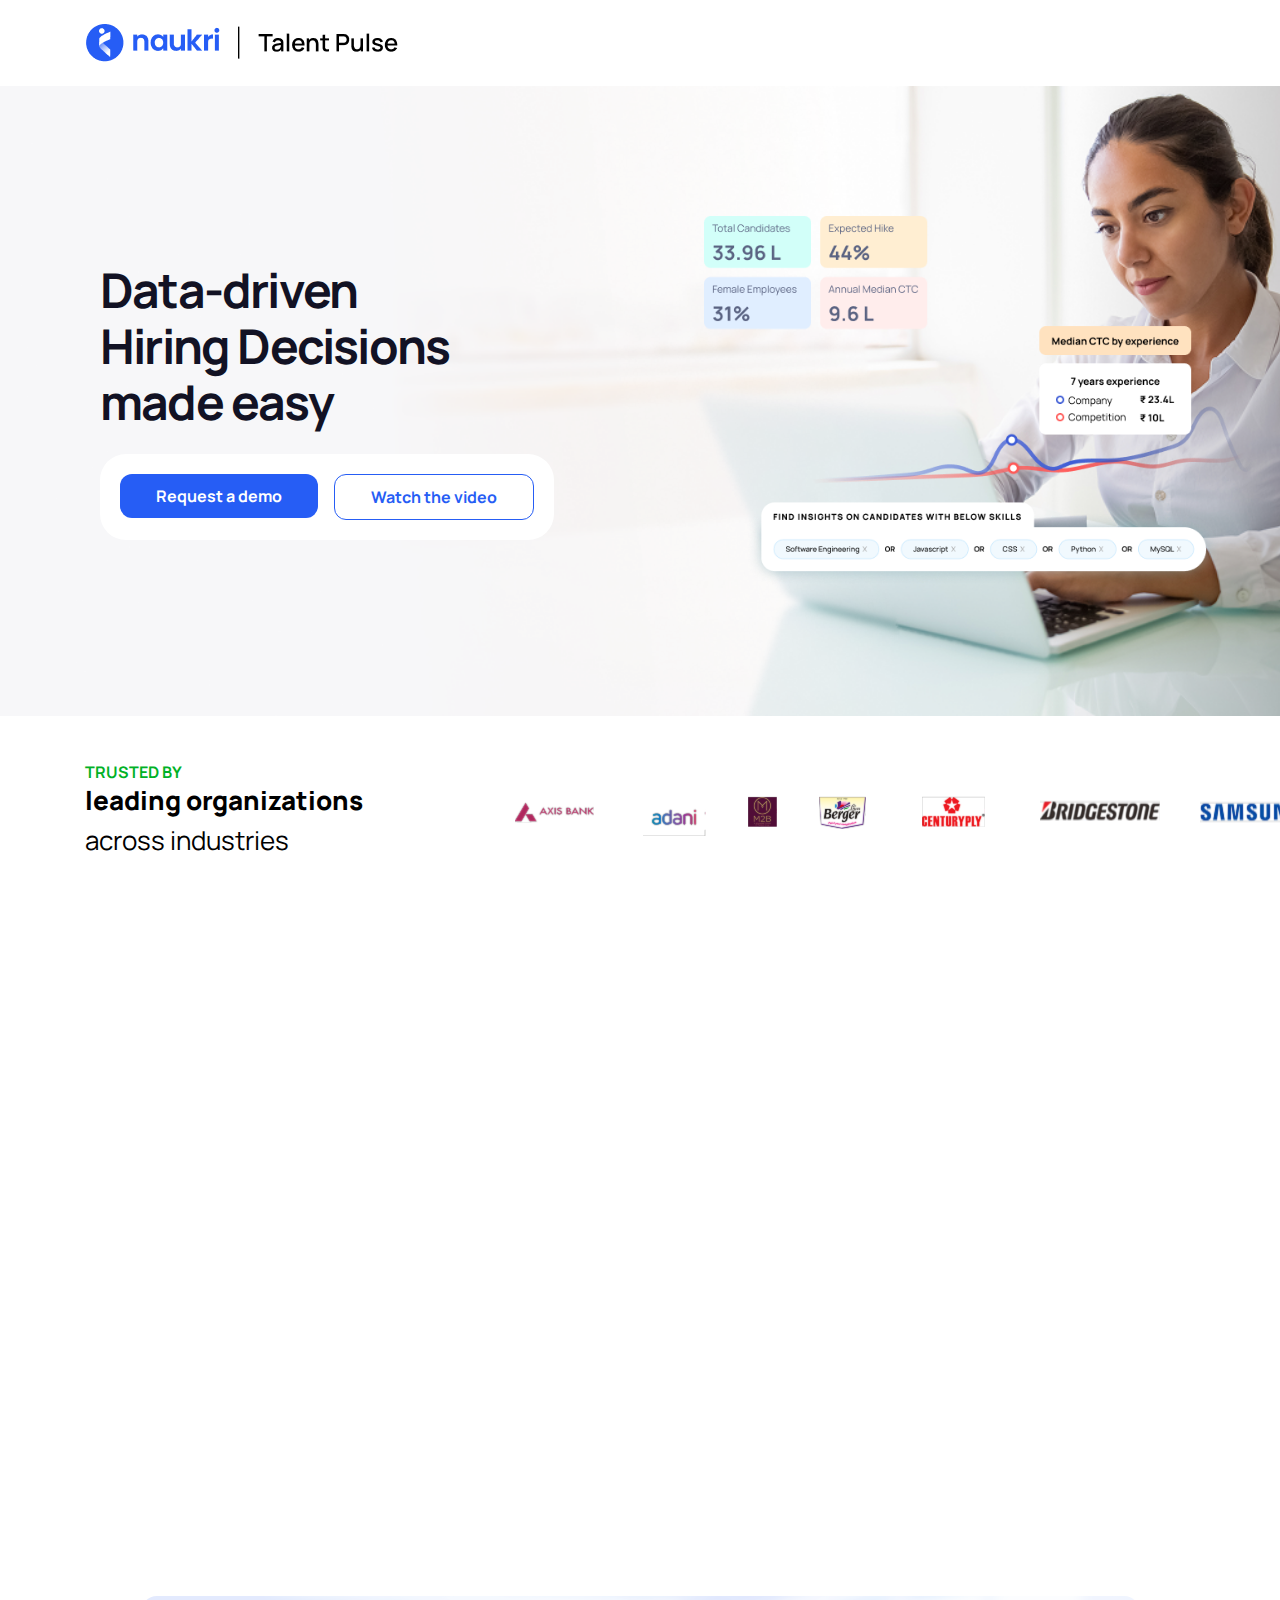
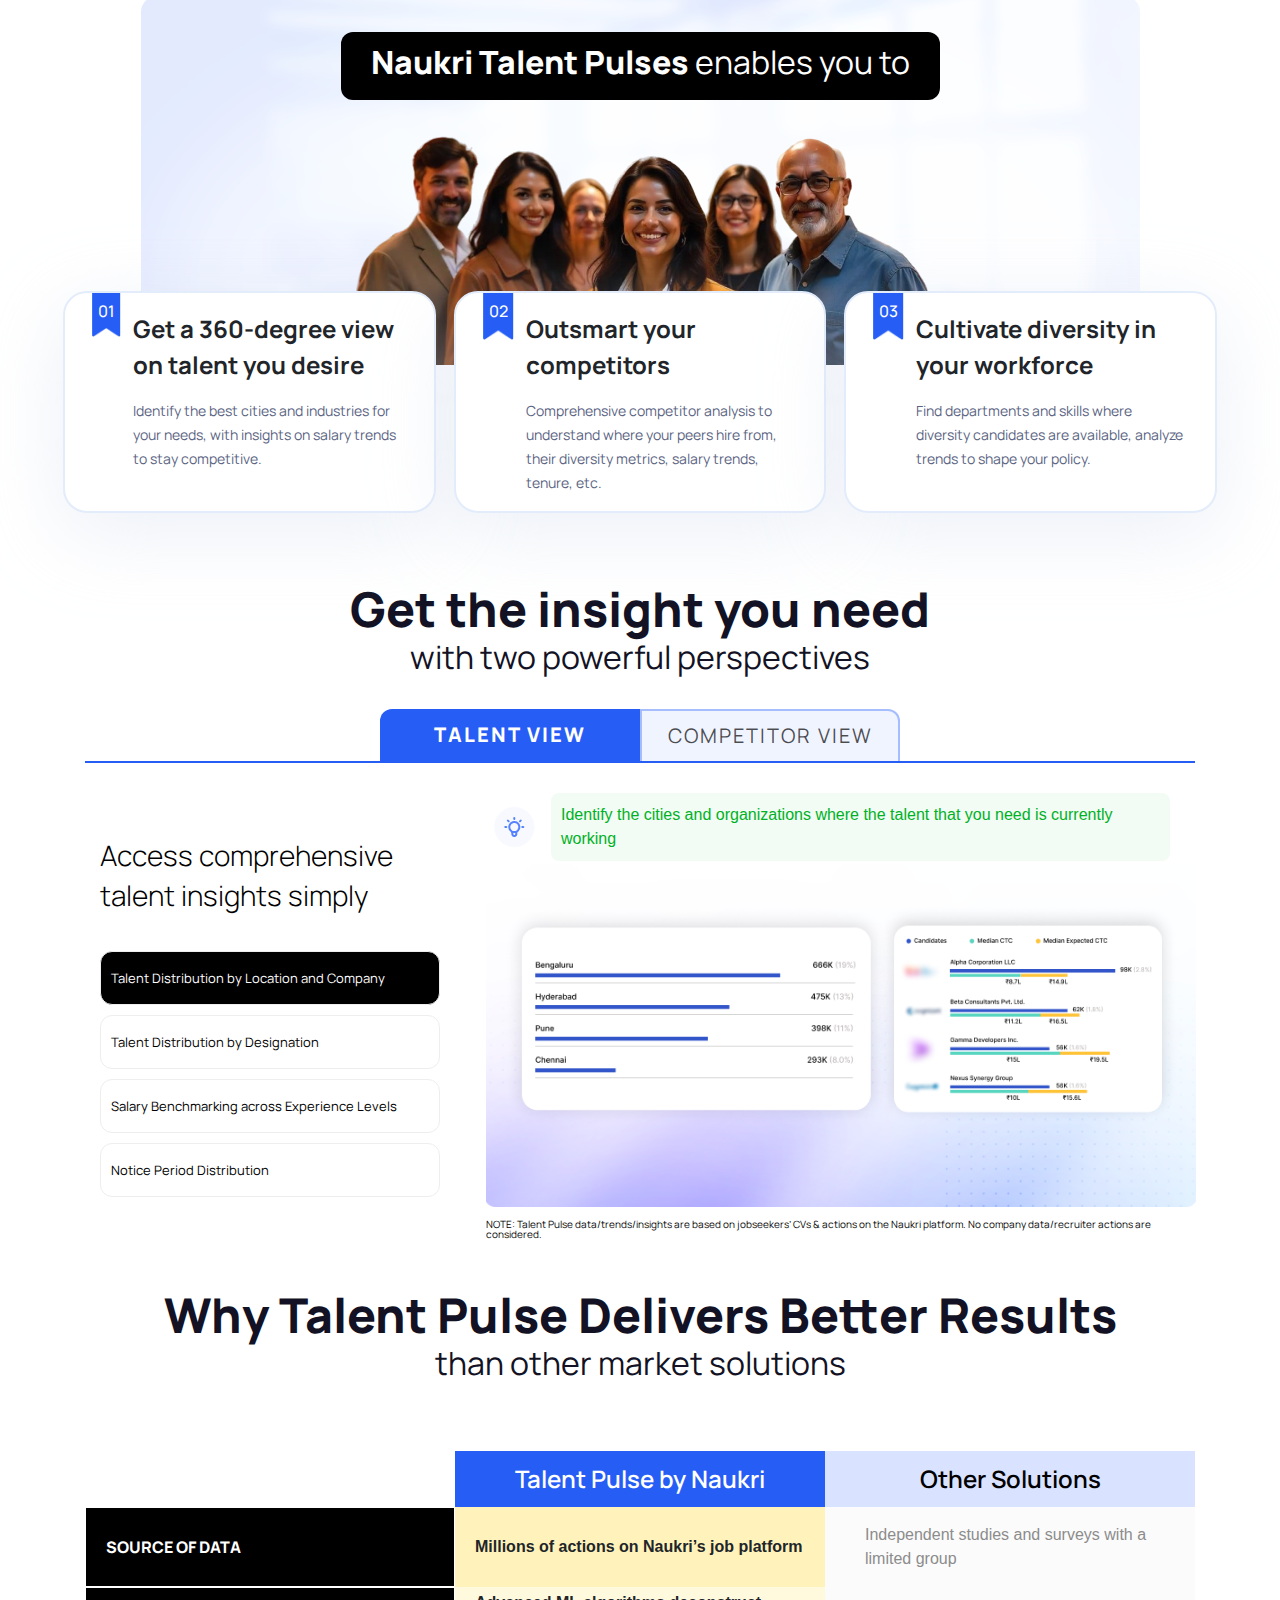
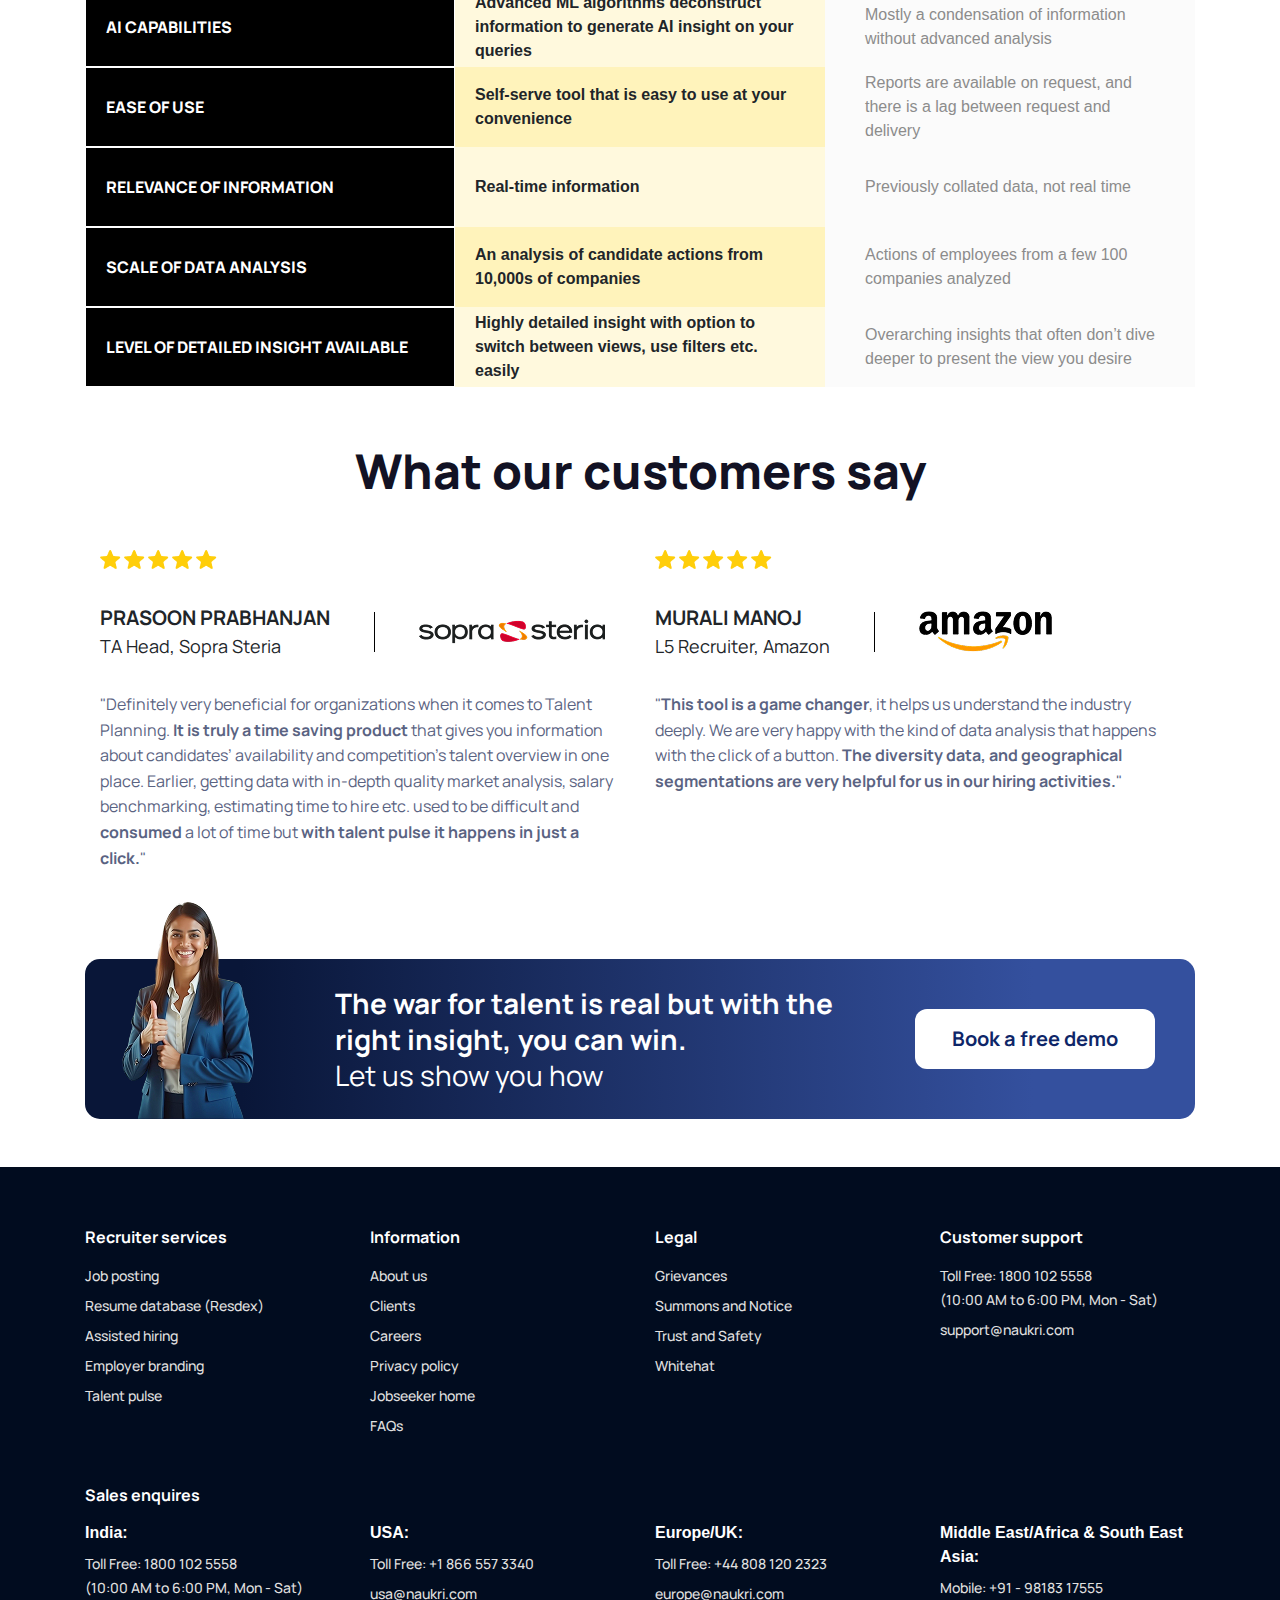
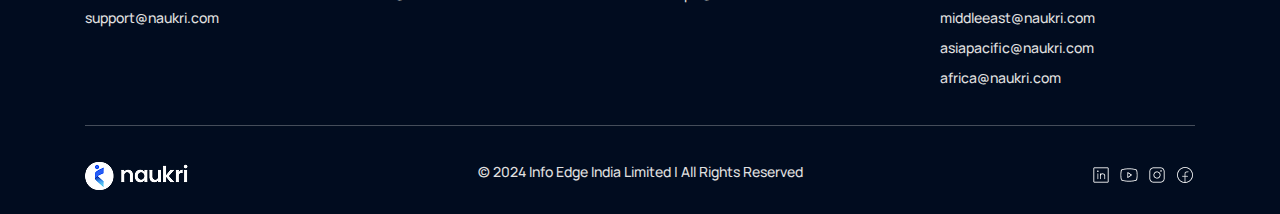
==== commit 4de0ee91: "updated changes" ====
--- a/index.html
+++ b/index.html
@@ -53,50 +53,50 @@
                     <h3>leading organizations
                     <span>across industries</span></h3>
                 </div>
-        </div>
-        <div class="carousel-slider desktop">
+                <div class="logo-carousel">
+                    <div class="carousel-track">
+                        <img src="assets/images/client-logos/Frame 1618872328.png" alt="">
+                        <img src="assets/images/client-logos/Frame 1618872327.png" alt="">
+                        <img src="assets/images/client-logos/Frame 1618872326.png" alt="">
+                        <img src="assets/images/client-logos/Frame 1618872325.png" alt="">
+                        <img src="assets/images/client-logos/Frame 1618872208.png" alt="">
+                        <img src="assets/images/client-logos/Frame 1618872207.png" alt="">
+                        <img src="assets/images/client-logos/Frame 1618872206.png" alt="">
+                        <img src="assets/images/client-logos/Frame 1618872205.png" alt="">
+                        <img src="assets/images/client-logos/Frame 1618872204.png" alt="">
+                        <img src="assets/images/client-logos/Frame 1618872203.png" alt="">
+                        <img src="assets/images/client-logos/Frame 1618872202.png" alt="">
+                        <img src="assets/images/client-logos/Frame 1618872201.png" alt="">
+                        <img src="assets/images/client-logos/Frame 1618872200.png" alt="">
+                        <img src="assets/images/client-logos/Frame 1618872199.png" alt="">
+                        <img src="assets/images/client-logos/Frame 1618872198.png" alt="">
+                        <!-- duplicating for smooth flow -->
+                        <img src="assets/images/client-logos/Frame 1618872328.png" alt="">
+                        <img src="assets/images/client-logos/Frame 1618872327.png" alt="">
+                        <img src="assets/images/client-logos/Frame 1618872326.png" alt="">
+                        <img src="assets/images/client-logos/Frame 1618872325.png" alt="">
+                        <img src="assets/images/client-logos/Frame 1618872208.png" alt="">
+                        <img src="assets/images/client-logos/Frame 1618872207.png" alt="">
+                        <img src="assets/images/client-logos/Frame 1618872206.png" alt="">
+                        <img src="assets/images/client-logos/Frame 1618872205.png" alt="">
+                        <img src="assets/images/client-logos/Frame 1618872204.png" alt="">
+                        <img src="assets/images/client-logos/Frame 1618872203.png" alt="">
+                        <img src="assets/images/client-logos/Frame 1618872202.png" alt="">
+                        <img src="assets/images/client-logos/Frame 1618872201.png" alt="">
+                        <img src="assets/images/client-logos/Frame 1618872200.png" alt="">
+                        <img src="assets/images/client-logos/Frame 1618872199.png" alt="">
+                        <img src="assets/images/client-logos/Frame 1618872198.png" alt="">
+                    </div>
+                </div>
+        </div>
+        <!-- <div class="carousel-slider desktop">
             <img src="assets/images/carousel-slide.png" alt="carousel-slide.png">
-        </div>
-        <div class="logo-carousel mobile">
-            <div class="carousel-track">
-                <img src="assets/images/client-logos/Frame 1618872328.png" alt="">
-                <img src="assets/images/client-logos/Frame 1618872327.png" alt="">
-                <img src="assets/images/client-logos/Frame 1618872326.png" alt="">
-                <img src="assets/images/client-logos/Frame 1618872325.png" alt="">
-                <img src="assets/images/client-logos/Frame 1618872208.png" alt="">
-                <img src="assets/images/client-logos/Frame 1618872207.png" alt="">
-                <img src="assets/images/client-logos/Frame 1618872206.png" alt="">
-                <img src="assets/images/client-logos/Frame 1618872205.png" alt="">
-                <img src="assets/images/client-logos/Frame 1618872204.png" alt="">
-                <img src="assets/images/client-logos/Frame 1618872203.png" alt="">
-                <img src="assets/images/client-logos/Frame 1618872202.png" alt="">
-                <img src="assets/images/client-logos/Frame 1618872201.png" alt="">
-                <img src="assets/images/client-logos/Frame 1618872200.png" alt="">
-                <img src="assets/images/client-logos/Frame 1618872199.png" alt="">
-                <img src="assets/images/client-logos/Frame 1618872198.png" alt="">
-                <!-- duplicating for smooth flow -->
-                <img src="assets/images/client-logos/Frame 1618872328.png" alt="">
-                <img src="assets/images/client-logos/Frame 1618872327.png" alt="">
-                <img src="assets/images/client-logos/Frame 1618872326.png" alt="">
-                <img src="assets/images/client-logos/Frame 1618872325.png" alt="">
-                <img src="assets/images/client-logos/Frame 1618872208.png" alt="">
-                <img src="assets/images/client-logos/Frame 1618872207.png" alt="">
-                <img src="assets/images/client-logos/Frame 1618872206.png" alt="">
-                <img src="assets/images/client-logos/Frame 1618872205.png" alt="">
-                <img src="assets/images/client-logos/Frame 1618872204.png" alt="">
-                <img src="assets/images/client-logos/Frame 1618872203.png" alt="">
-                <img src="assets/images/client-logos/Frame 1618872202.png" alt="">
-                <img src="assets/images/client-logos/Frame 1618872201.png" alt="">
-                <img src="assets/images/client-logos/Frame 1618872200.png" alt="">
-                <img src="assets/images/client-logos/Frame 1618872199.png" alt="">
-                <img src="assets/images/client-logos/Frame 1618872198.png" alt="">
-            </div>
-        </div>
+        </div> -->
     </div>
 
     <div class="product-video">
         <div class="container">
-            <iframe width="100%" height="280px" src="https://www.youtube.com/embed/JbVbzPB6-rw?si=tS0EfzNL7usUaJMw?autoplay=1" title="Naukri Talent Pulse" frameborder="0" allow="accelerometer; autoplay; encrypted-media; gyroscope; picture-in-picture" allowfullscreen></iframe>
+            <iframe id="youtubeVideoFrame" width="100%" height="625px" src="https://www.youtube.com/embed/JbVbzPB6-rw?si=tS0EfzNL7usUaJMw?autoplay=1" title="Naukri Talent Pulse" frameborder="0" allow="accelerometer; autoplay; encrypted-media; gyroscope; picture-in-picture" allowfullscreen></iframe>
         </div>
     </div>
 
@@ -151,10 +151,13 @@
                     <button id="competitorView" class="toggle-btn cv-btn">COMPETITOR VIEW</button>
                 </div>
             </div>
-            <div class="tab-content desktop">
+            <div class="tab-content">
                 <div class="col-md-4">
                     <div class="left-panel">
-                        <h4 id="leftPanelHeading">Access comprehensive<br>
+                        <h4 class="desktop" id="leftPanelHeading">Access comprehensive<br>
+                            talent insights simply
+                        </h4>
+                        <h4 class="mobile">Access comprehensive
                             talent insights simply
                         </h4>
                         <ul id="leftPanelUL">
@@ -163,12 +166,20 @@
                             <li class="list-options" data-key="2">Salary Benchmarking across Experience Levels</li>
                             <li class="list-options" data-key="3">Notice Period Distribution</li>
                         </ul>
+                        
+                        <!-- <select class="mobile" name="list-options-dd">
+                            <option value="location">Talent Distribution by Location and Company</option>
+                            <option value="Designation">Talent Distribution by Designation</option>
+                            <option value="Salary">Salary Benchmarking across Experience Levels</option>
+                            <option value="Notice">Notice Period Distribution</option>
+                        </select> -->
+
                     </div>
                 </div>
                 <div class="col-md-8">
                     <div class="right-panel">
                         <div class="tip">
-                            <img src="assets/images/idea-icon.png" alt="idea-icon.png">
+                            <img class="desktop" src="assets/images/idea-icon.png" alt="idea-icon.png">
                             <div class="tip-content">
                                 <p id="descriptionText">Identify the cities and organizations where the talent that you need is currently working</p>
                             </div>
@@ -283,8 +294,8 @@
                     <h5>than other market solutions</h5>
                 </div>
                 <div class="toggle-wrapper">
-                    <button class="toggle-btn tv-benefits active" onclick="showComparison('talent')">Talent Pulse</button>
-                    <button class="toggle-btn other-benefits" onclick="showComparison('other')">Other Solutions</button>
+                    <button class="toggle-btn tv-benefits active">Talent Pulse</button>
+                    <button class="toggle-btn other-benefits">Other Solutions</button>
                 </div>
                 <div class="benefits-content">
                     <div class="comparison-table">
@@ -372,7 +383,7 @@
                                     <h6>TA Head, Sopra Steria</h6>
                                 </div>
                                 <span class="divider"></span>
-                                <div class="client-logo"><img src="/assets/images/sopra-steria-logo.png" alt="sopra-steria-logo.png"></div>
+                                <div class="client-logo"><img src="./assets/images/sopra-steria-logo.png" alt="sopra-steria-logo.png"></div>
                             </div>    
                             <div class="testimonials-body">
                                 <p>"Definitely very beneficial for organizations when it comes to Talent Planning.<span> It is truly a time saving product </span>that gives you information about candidates’ availability and competition’s talent overview in one place. Earlier, getting data with in-depth quality market analysis, salary benchmarking, estimating time to hire etc. used to be difficult and <span>consumed</span> a lot of time but <span>with talent pulse it happens in just a click.</span>"</p>
@@ -391,7 +402,7 @@
                                     <h6>L5 Recruiter, Amazon</h6>
                                 </div>
                                 <span class="divider"></span>
-                                <div class="client-logo"><img src="/assets/images/amazon-logo.png" alt="amazon-logo.png"></div>
+                                <div class="client-logo"><img src="./assets/images/amazon-logo.png" alt="amazon-logo.png"></div>
                             </div>    
                             <div class="testimonials-body">
                                 <p>"<span>This tool is a game changer</span>, it helps us understand the industry deeply. We are very happy with the kind of data analysis that happens with the click of a button. <span>The diversity data, and geographical segmentations are very helpful for us in our hiring activities.</span>"</p>
@@ -409,7 +420,7 @@
             <div class="banner-bg">
                 <div class="banner-girl">
                     <img src="assets/images/banner-girl.png" alt="banner-girl.png">
-                    <img class="desktop" src="assets/images/background-blue-blur.png" alt="background-blue-blur.png">
+                    <img style="display: none;" src="assets/images/background-blue-blur.png" alt="background-blue-blur.png">
                 </div>
                 <div class="banner-wrapper">
                     <div class="banner-head">
@@ -529,6 +540,12 @@
     </footer>
 
     <!-- scripts -->
+    <script>
+        if (/Android|webOS|iPhone|iPad|iPod|BlackBerry/i.test(navigator.userAgent)) {
+                let isMobile = true
+                document.getElementById('youtubeVideoFrame').setAttribute('height', '240px')
+            }
+    </script>
     <script src="https://code.jquery.com/jquery-3.3.1.slim.min.js"
         integrity="sha384-q8i/X+965DzO0rT7abK41JStQIAqVgRVzpbzo5smXKp4YfRvH+8abtTE1Pi6jizo"
         crossorigin="anonymous"></script>
--- a/assets/style.css
+++ b/assets/style.css
@@ -135,19 +135,19 @@
 .carousel-title h3 {
     font-family: Manrope;
     font-weight: 800;
-    font-size: 20px;
+    font-size: 26px;
     line-height: 40px;
     letter-spacing: 0%;
-    color: #3E3E3E;
+    color: #000;
 }
 
 .carousel-title h3 span {
     font-family: Manrope;
     font-weight: 400;
-    font-size: 20px;
+    font-size: 26px;
     line-height: 40px;
     letter-spacing: 0%;
-    color: #3E3E3E;
+    color: #000;
 }
 
 .carousel-slider {
@@ -161,6 +161,41 @@
 
 .carousel-slider img {
     width: 100%;
+}
+
+.carousel-slider img {
+    margin-top: 16px;
+    height: 100%;
+    width: auto;
+}
+.logo-carousel {
+    width: 60%;
+    overflow: hidden;
+    background: white;
+    padding: 20px 0;
+    white-space: nowrap;
+    position: absolute;
+    right: 0px;
+    top: 0px;
+    bottom: 0px;
+    margin: auto;
+    height: max-content;
+}
+
+.carousel-track {
+    display: flex;
+    gap: 40px;
+    animation: scroll 15s linear infinite;
+}
+
+.carousel-track img {
+    width: 120px;
+    height: auto;
+}
+
+@keyframes scroll {
+    from { transform: translateX(0); }
+    to { transform: translateX(-100%); }
 }
 
 .product-features {
@@ -383,7 +418,7 @@
 
 .tab-content .left-panel ul li {
     cursor: pointer;
-    height: 52px;
+    /* height: 52px; */
     border-width: 1.2px;
     padding: 16px 10px;
     border-radius: 12px;
@@ -477,7 +512,7 @@
 }
 
 .product-benefits {
-    margin: 112px 0px;
+    margin: 64px 0px;
 }
 
 .product-benefits .section-title {
@@ -1114,7 +1149,7 @@
     }
     .testimonial { 
         min-width: 100%;
-        padding: 30px 24px;
+        padding: 0px 24px;
         border-radius: 24px;
     }
     .client-name h5 {
@@ -1181,4 +1216,76 @@
         letter-spacing: 0px;
         vertical-align: middle;
     }
+    .carousel-title h3,
+    .carousel-title h3 span {
+        font-size: 20px;
+        color: #3E3E3E;
+    }
+
+    .tab-content {
+        flex-direction: column;
+        height: auto;
+    }
+    .tab-content h4 {
+        font-family: Manrope;
+        font-weight: 700;
+        font-size: 16px;
+        line-height: 28px;
+        letter-spacing: 0%;
+        text-align: center;
+        vertical-align: middle;
+        color: rgba(38, 93, 245, 1);
+    }
+    .tab-content .left-panel {
+        margin: 0px;
+    }
+    .tab-content .tip {
+        justify-content: center; 
+    }
+    .tab-content .tip-content p {
+        font-size: 14px;
+        text-align: center;
+    }
+    .tab-content .right-panel .panel-img img {
+        width: 100%;
+        height: auto;
+    }
+    .product-testimonials {
+        margin-top: 48px;
+    }
+  }
+
+  @media only screen and (min-width: 820px) and (max-width: 1024px) {
+    .main-header {
+        background-size: contain;
+        height: max-content;
+        background-position: right;
+        padding: 48px 0px;
+    }
+    .feature-row {
+        bottom: -80%;
+    }
+    .product-insights {
+        margin-top: 345px;
+    }
+    .tab-content .right-panel .panel-img img {
+        height: auto;
+        width: 100%;
+    }
+    .product-benefits {
+        margin: 155px 0px;
+    }
+    .product-benefits .section-title h3 {
+        text-align: center;
+    }
+    .client-logo img {
+        width: 100%;
+    }
+    .banner-head h5,
+    .banner-head h5 span {
+        font-size: 16px;
+    }
+    .banner-head {
+        width: 30%;
+    }
   }